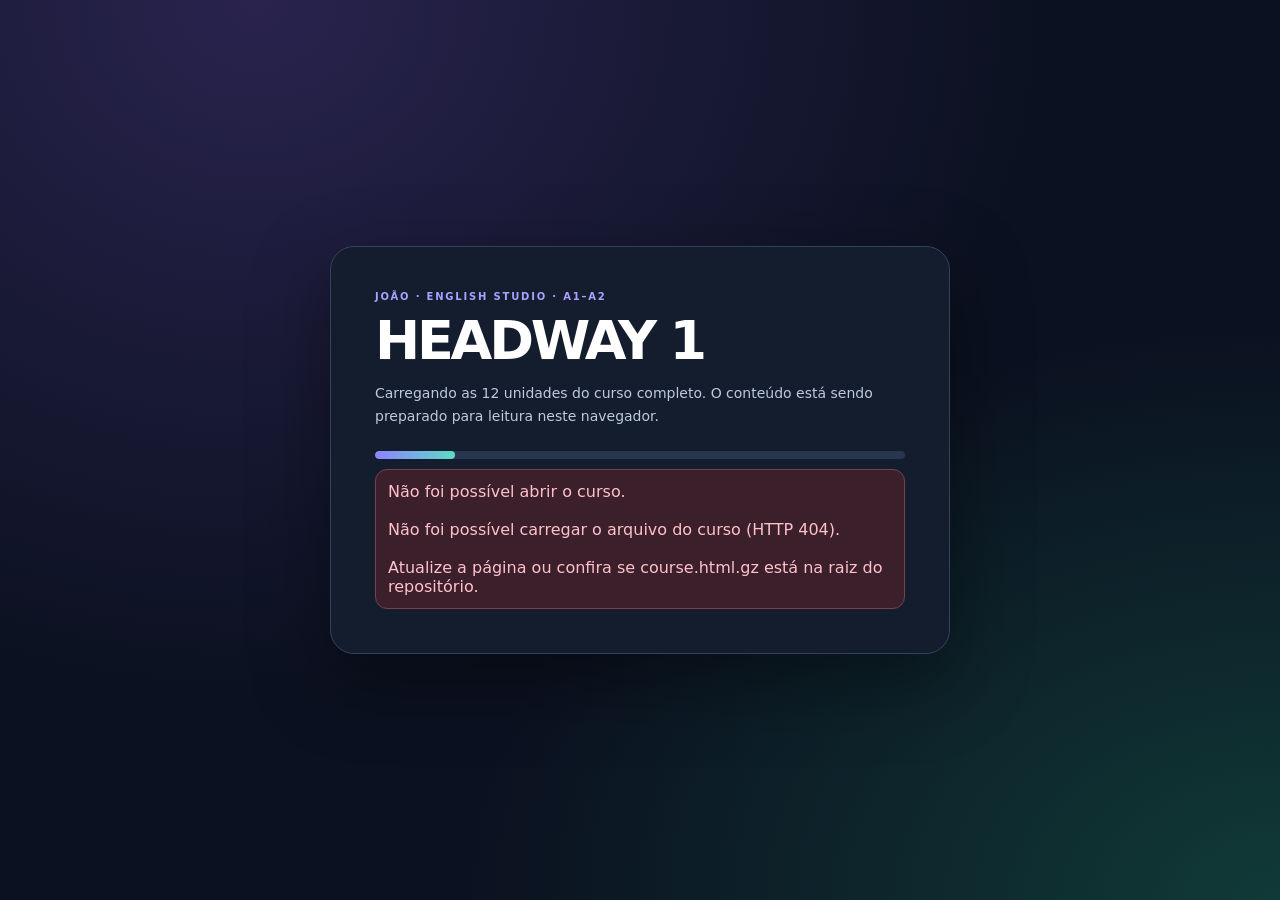
==== index.html @ 84e9c91f "Add Headway 1 course entry point" ====
<!doctype html>
<html lang="pt-BR">
<head>
<meta charset="utf-8">
<meta name="viewport" content="width=device-width,initial-scale=1">
<meta name="theme-color" content="#0b1120">
<title>Headway 1 · Complete Elementary Course</title>
<style>
:root{color-scheme:dark;font-family:Inter,system-ui,-apple-system,"Segoe UI",sans-serif;background:#0b1120;color:#edf2ff}
*{box-sizing:border-box}body{margin:0;min-height:100vh;display:grid;place-items:center;padding:24px;background:radial-gradient(ellipse at 20% 0%,#29234e 0,transparent 55%),radial-gradient(ellipse at 100% 100%,#103a37 0,transparent 45%),#0b1120}
main{width:min(100%,620px);padding:clamp(24px,5vw,44px);border:1px solid #34415d;border-radius:24px;background:#141d2e;box-shadow:0 25px 80px #0006}
.kicker{font-size:10px;font-weight:900;letter-spacing:.18em;text-transform:uppercase;color:#a9a0ff}
h1{font-size:clamp(32px,7vw,54px);letter-spacing:-.06em;line-height:1;margin:12px 0;color:#fff}
p{color:#bdc9de;line-height:1.6;font-size:14px}
.track{height:8px;background:#293650;border-radius:20px;overflow:hidden;margin:24px 0 10px}
.track span{display:block;height:100%;width:15%;background:linear-gradient(90deg,#8e82ff,#5edbc4);border-radius:20px;animation:load 1.5s ease-in-out infinite alternate}
@keyframes load{to{width:90%}}
small{font-size:11px;color:#94a3bb}
#error{color:#ffc0cc;background:#3b202c;border:1px solid #764053;padding:12px;border-radius:12px;white-space:pre-wrap}
</style>
</head>
<body>
<main>
<div class="kicker">JOÃO · ENGLISH STUDIO · A1–A2</div>
<h1>HEADWAY 1</h1>
<p>Carregando as 12 unidades do curso completo. O conteúdo está sendo preparado para leitura neste navegador.</p>
<div class="track"><span></span></div>
<small id="status">Abrindo o curso…</small>
<div id="error" hidden></div>
</main>
<script>
(async()=>{
  const status=document.getElementById('status');
  const error=document.getElementById('error');
  try{
    if(!('DecompressionStream' in window)) throw new Error('Este navegador não oferece suporte à descompressão necessária. Atualize o Chrome, Edge, Firefox ou Safari.');
    const response=await fetch('./course.html.gz',{cache:'no-store'});
    if(!response.ok) throw new Error('Não foi possível carregar o arquivo do curso (HTTP '+response.status+').');
    const stream=response.body.pipeThrough(new DecompressionStream('gzip'));
    const html=await new Response(stream).text();
    if(!html.includes('Headway 1')||!html.includes('unitsRoot')) throw new Error('O arquivo do curso foi carregado, mas não passou pela verificação de conteúdo.');
    document.open();
    document.write(html);
    document.close();
  }catch(err){
    status.hidden=true;
    error.hidden=false;
    error.textContent='Não foi possível abrir o curso.\n\n'+(err?.message||String(err))+'\n\nAtualize a página ou confira se course.html.gz está na raiz do repositório.';
  }
})();
</script>
</body>
</html>
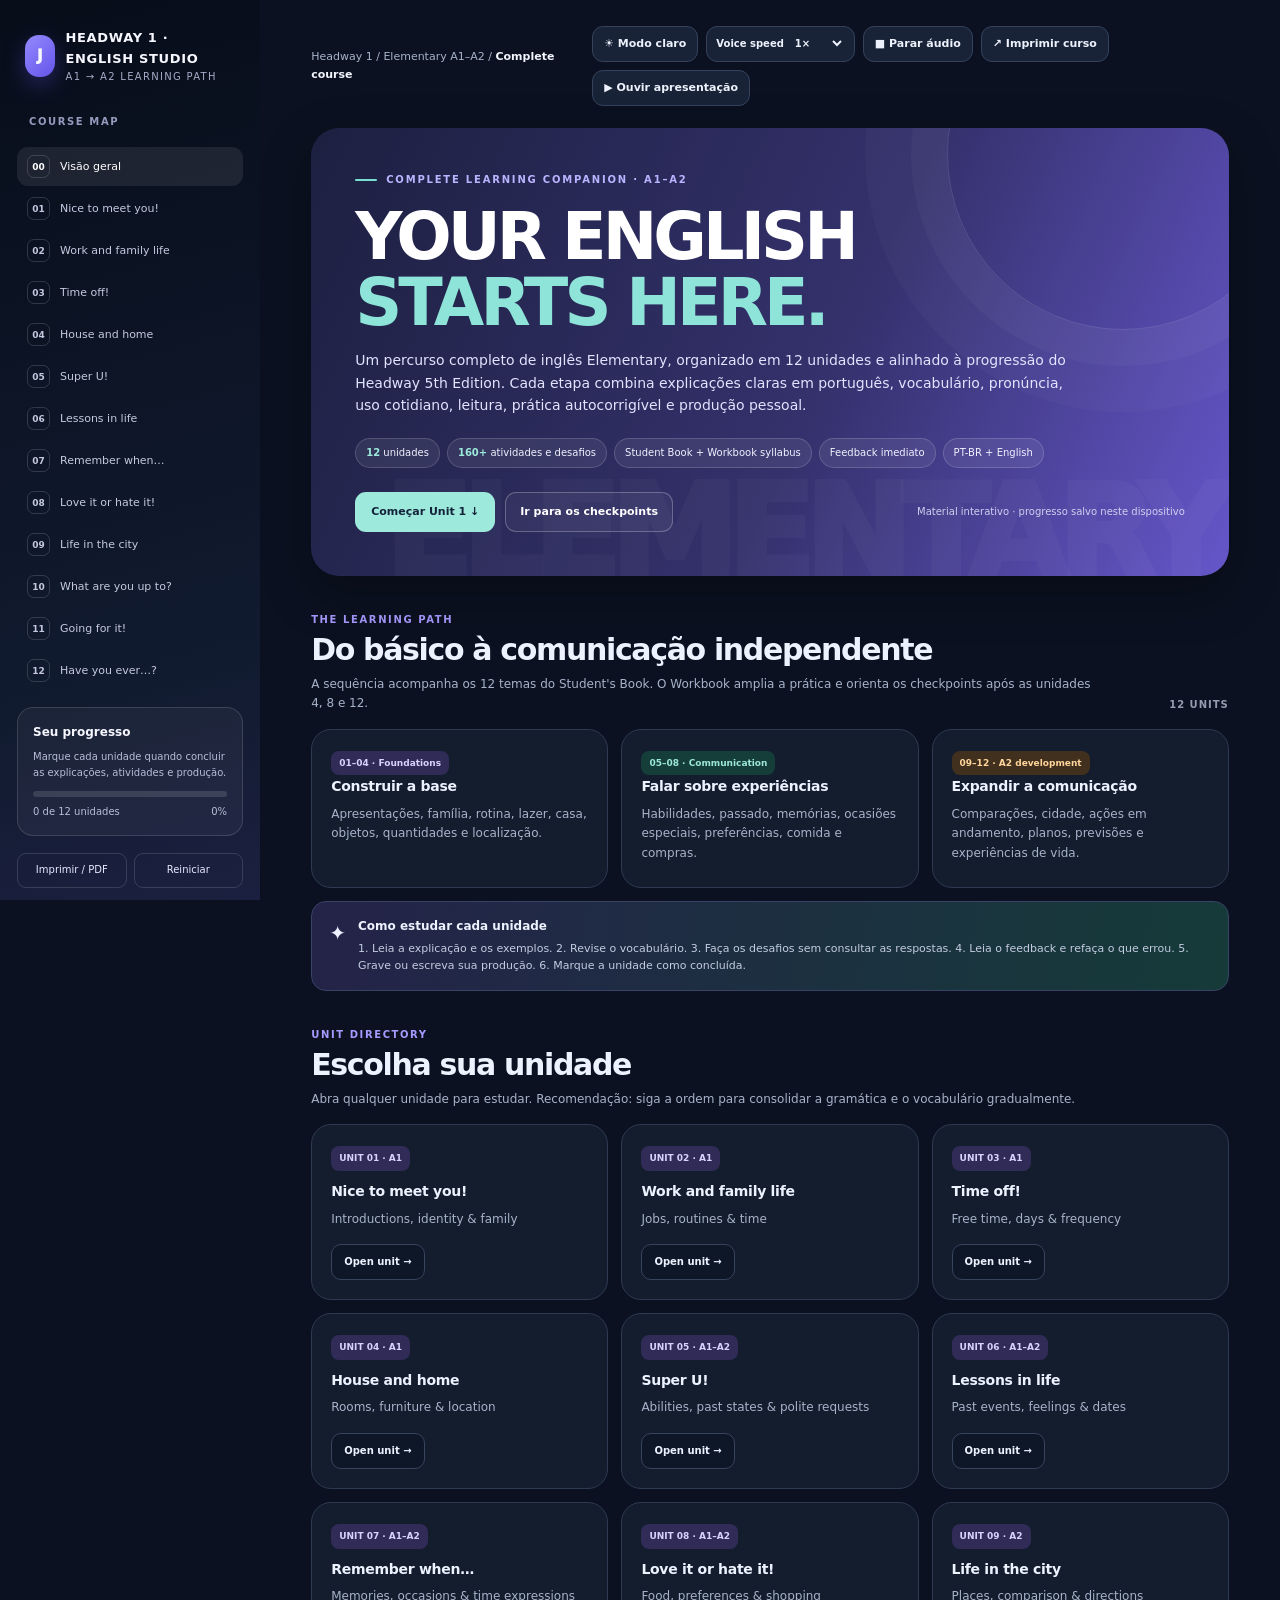
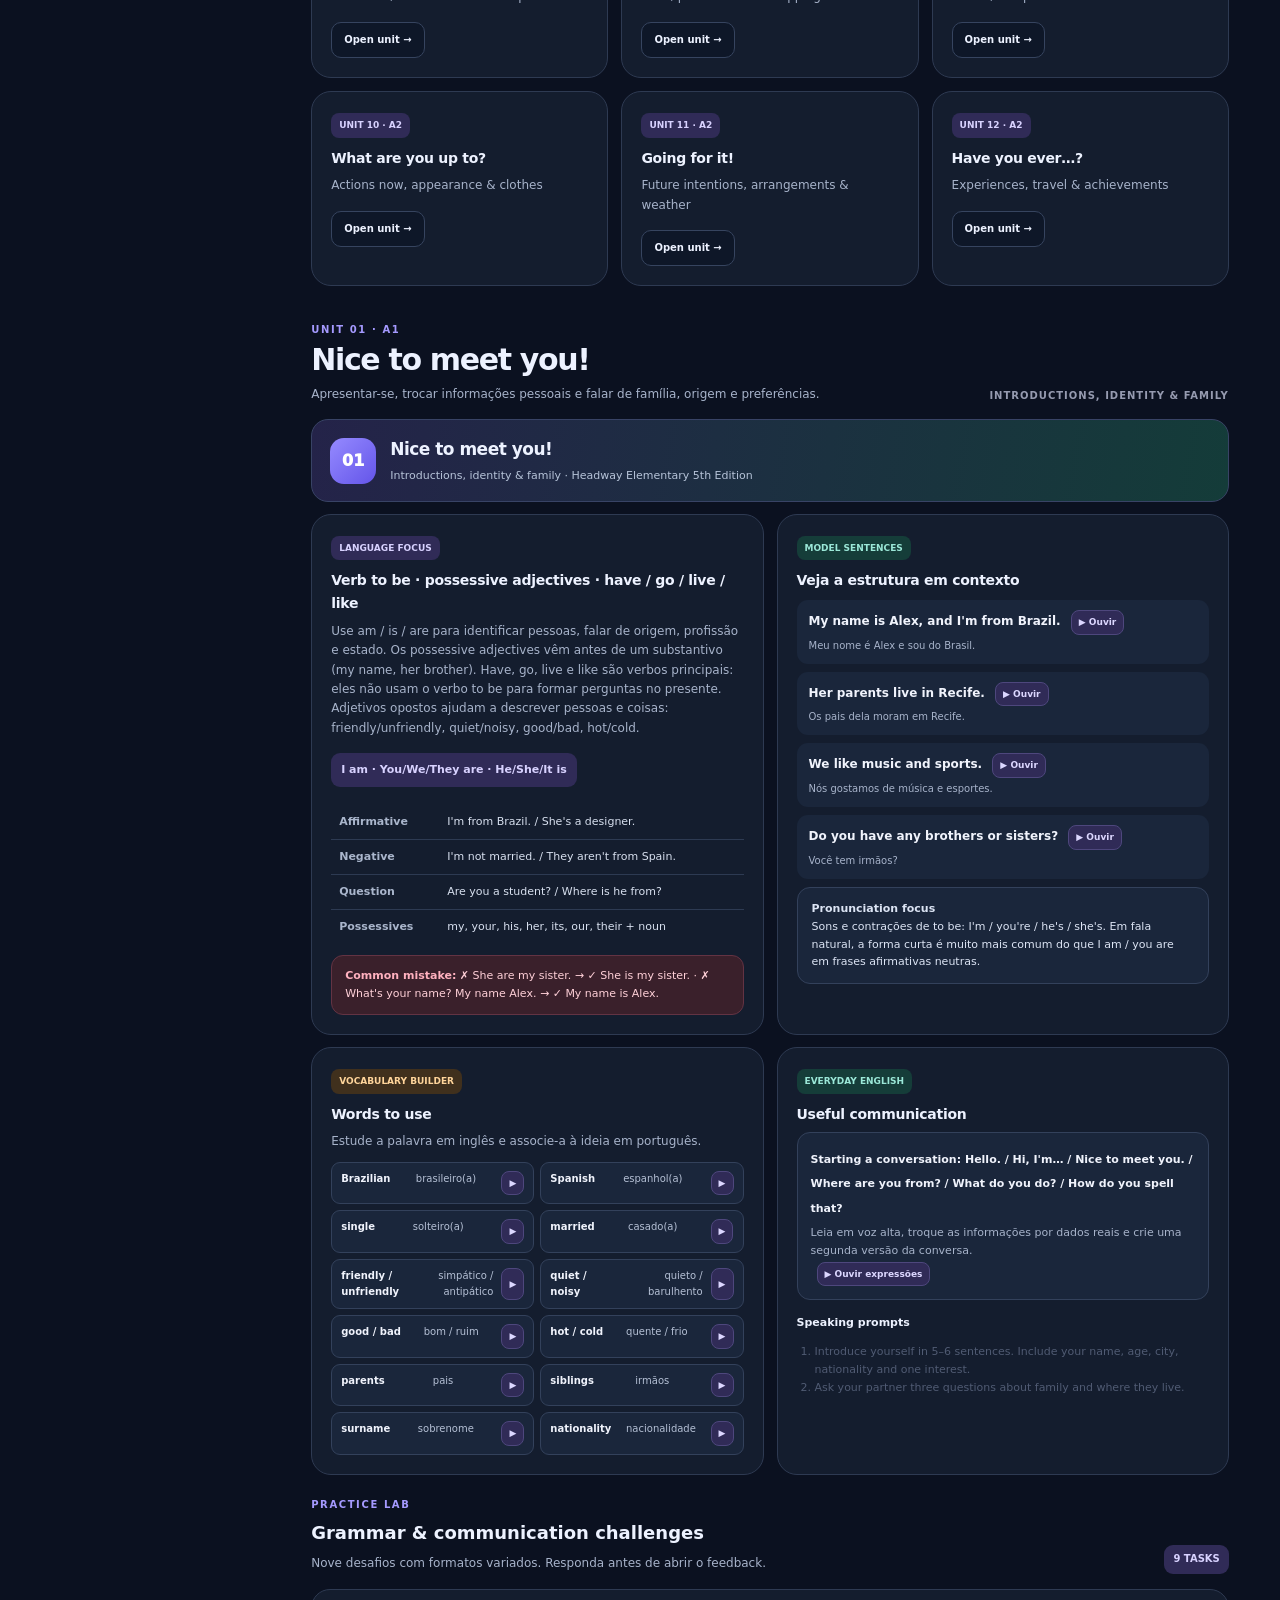
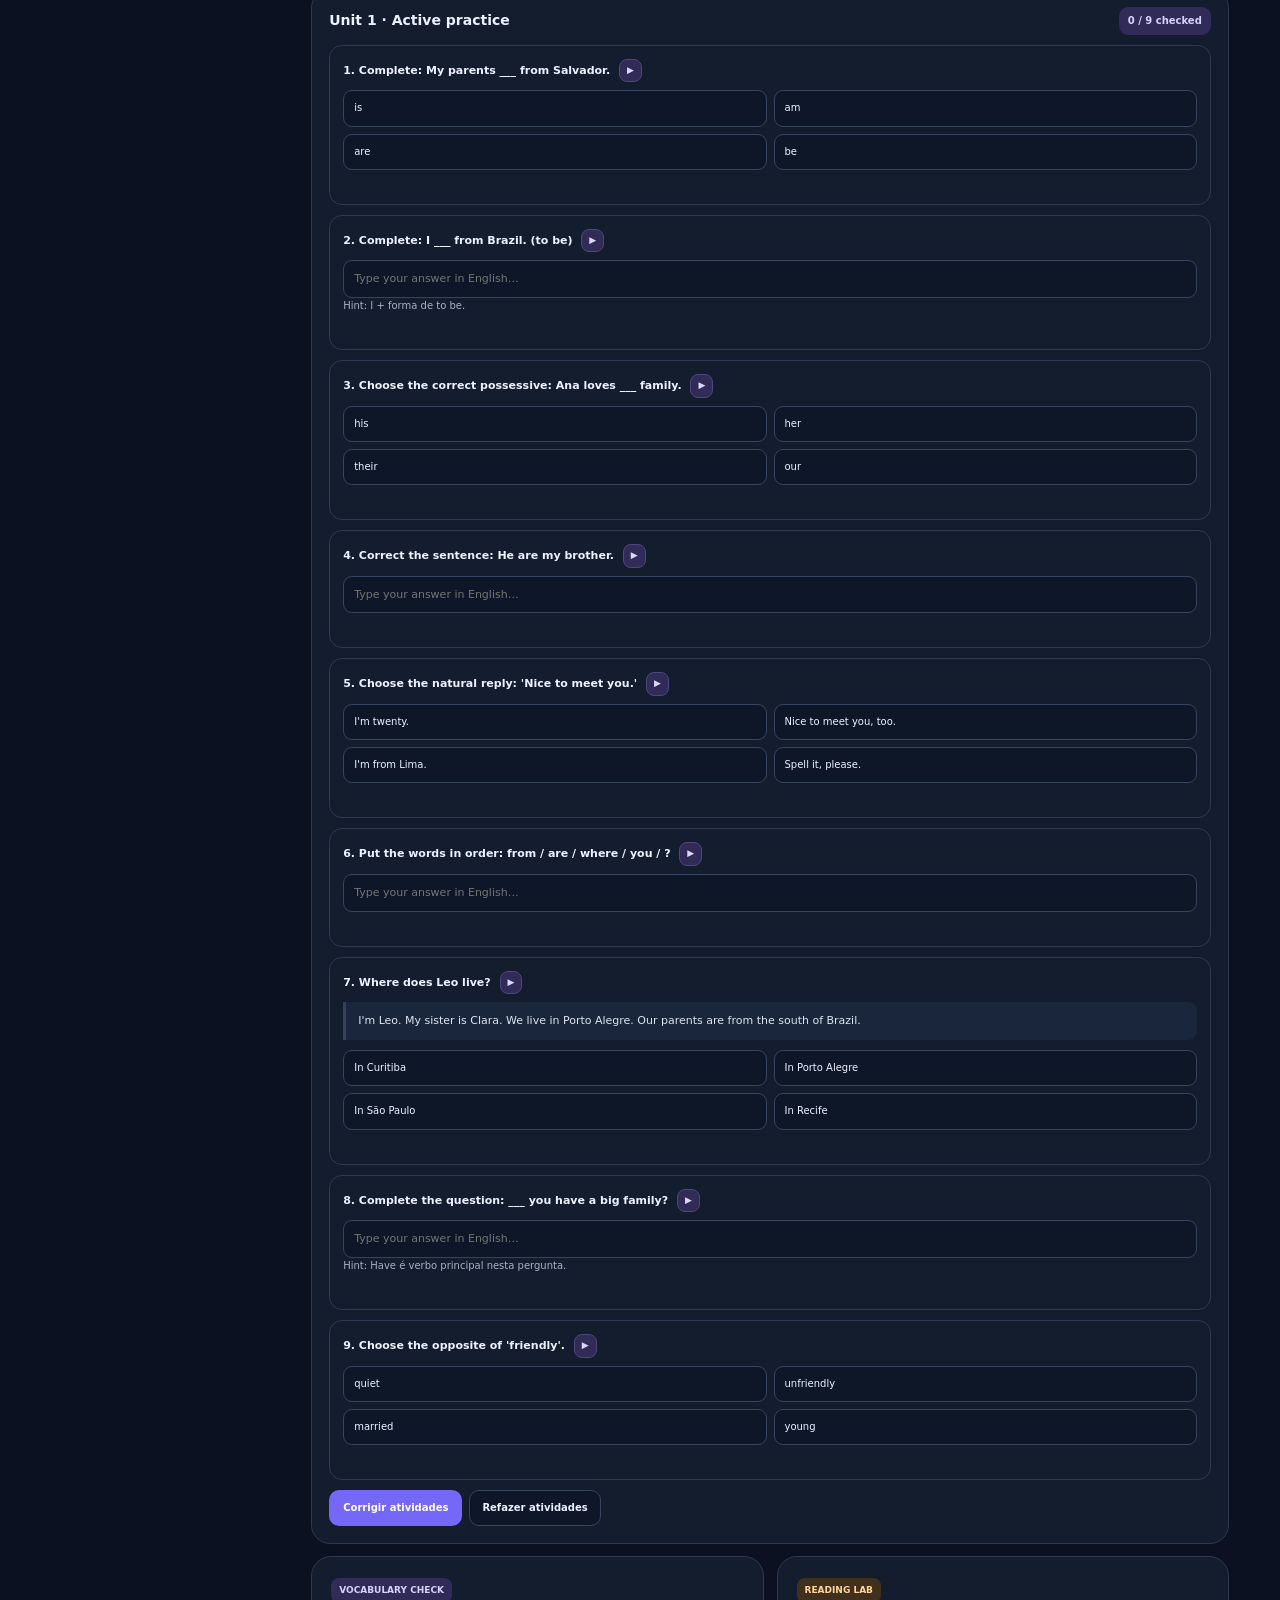
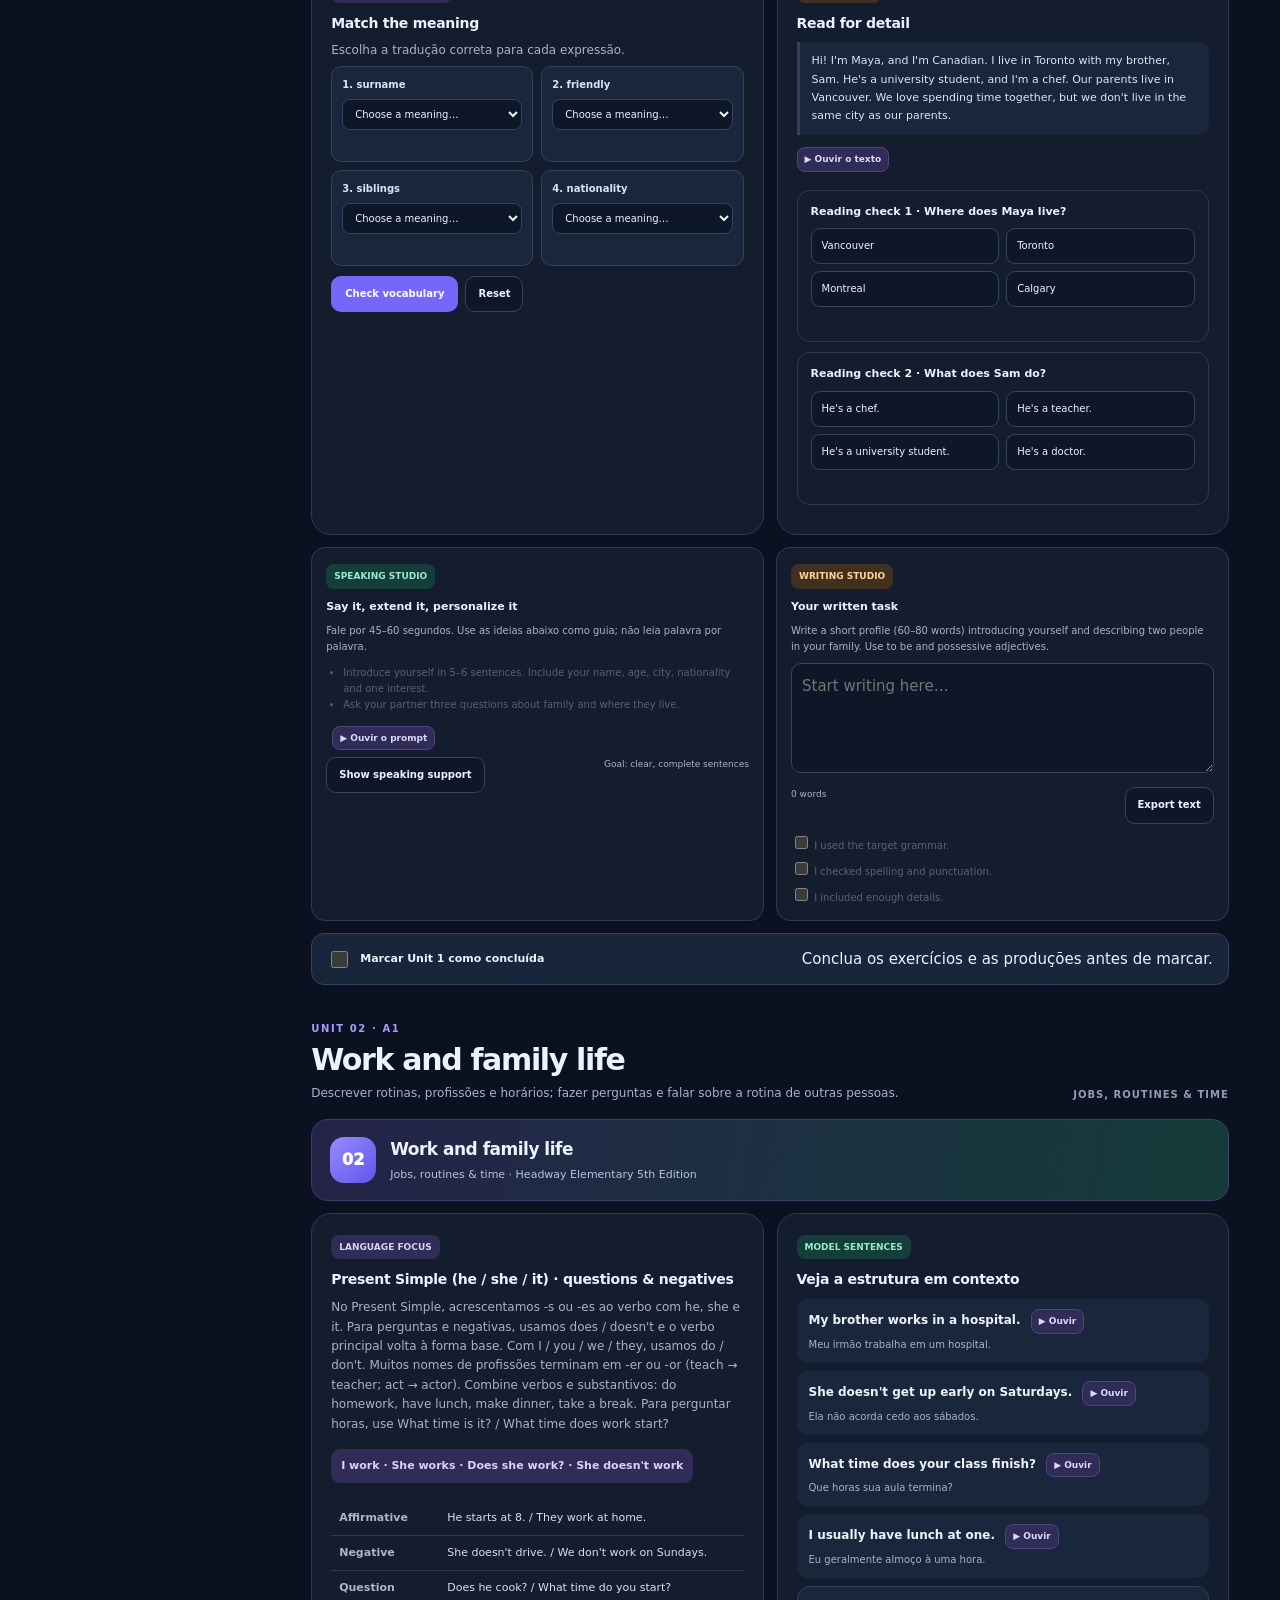
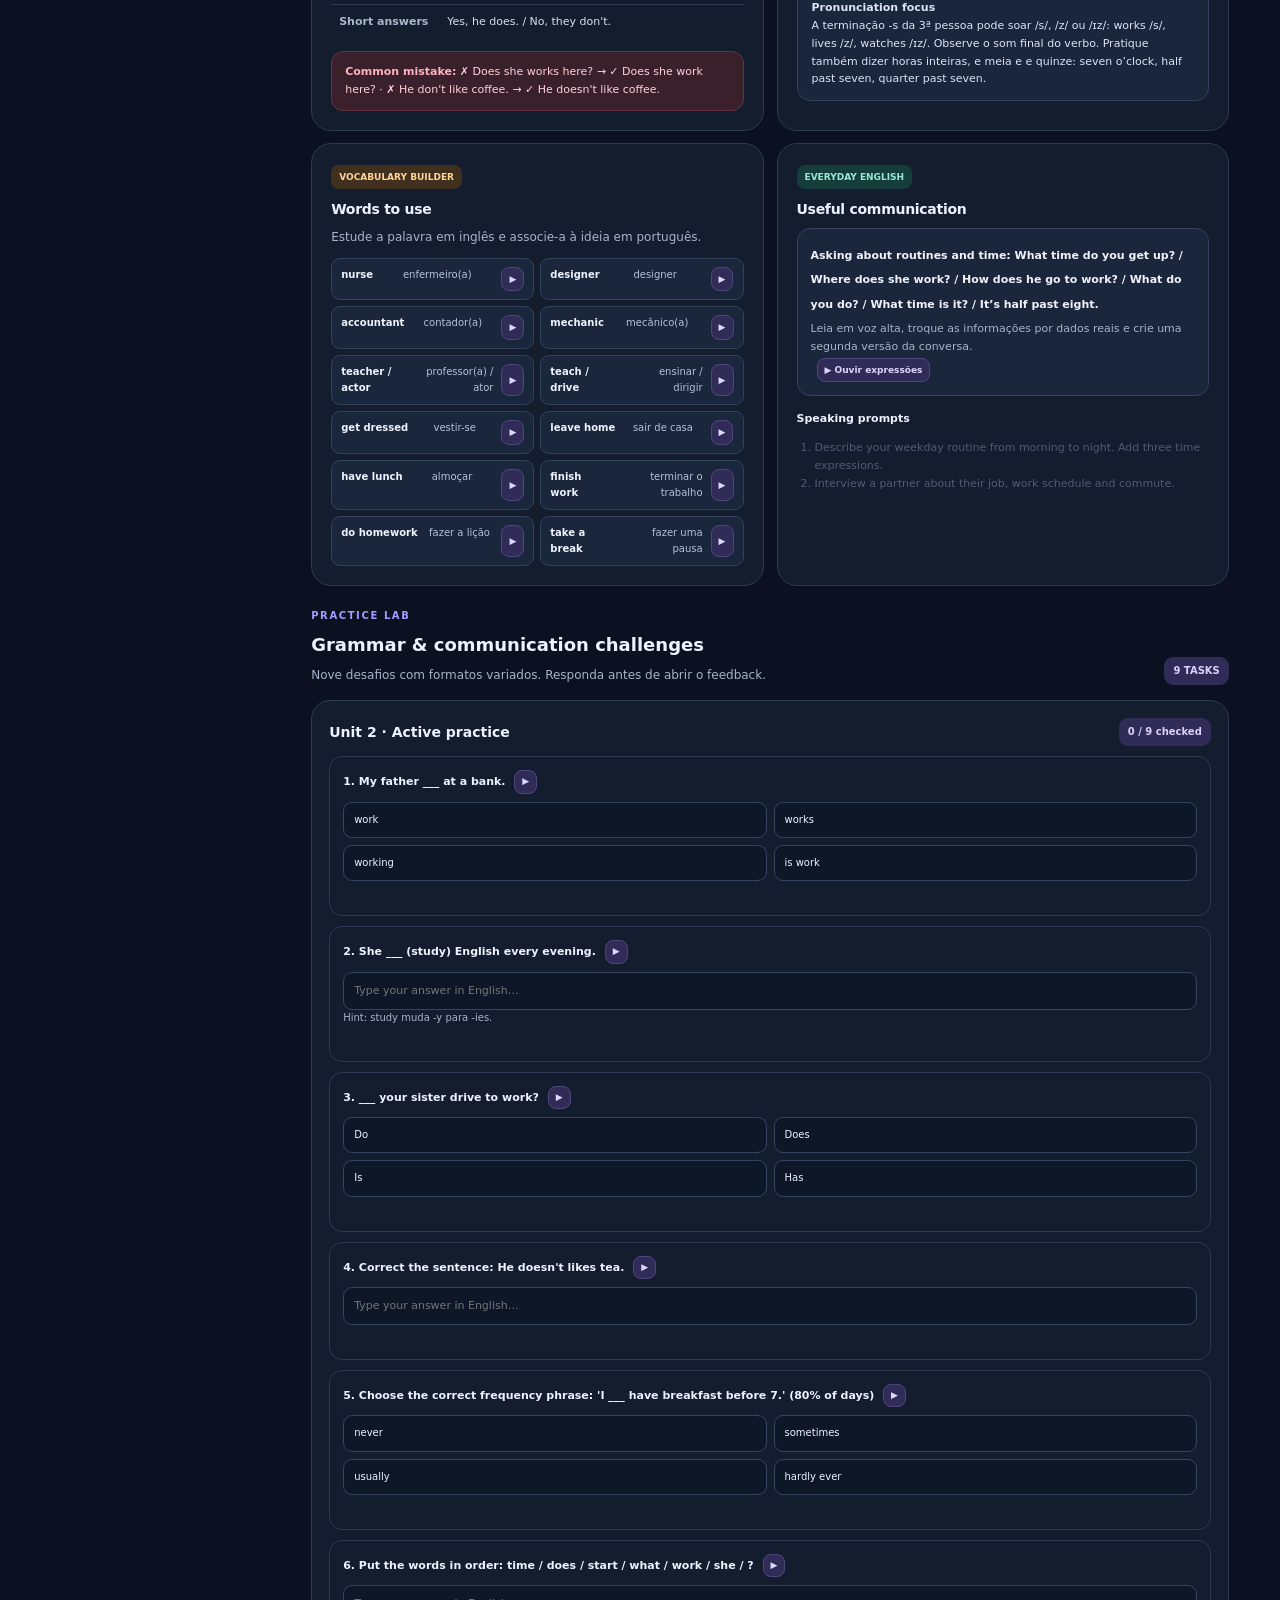
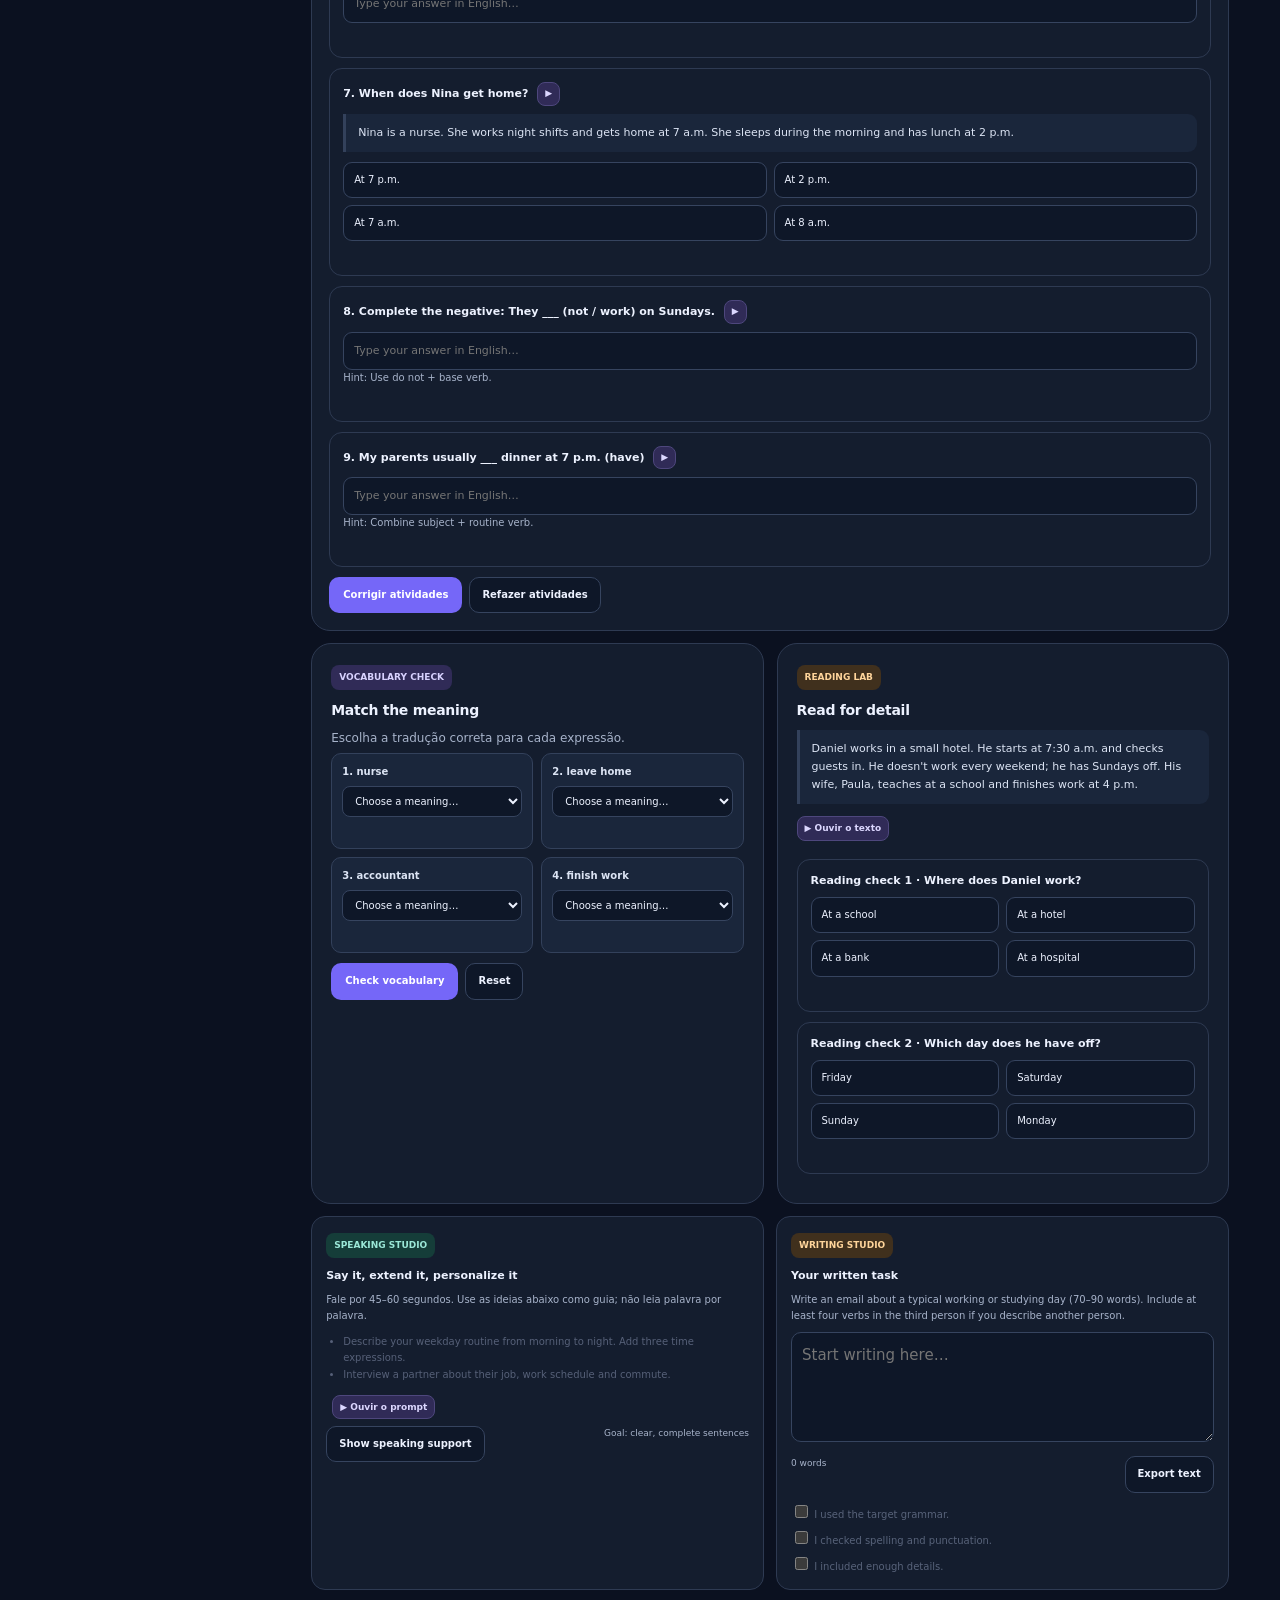
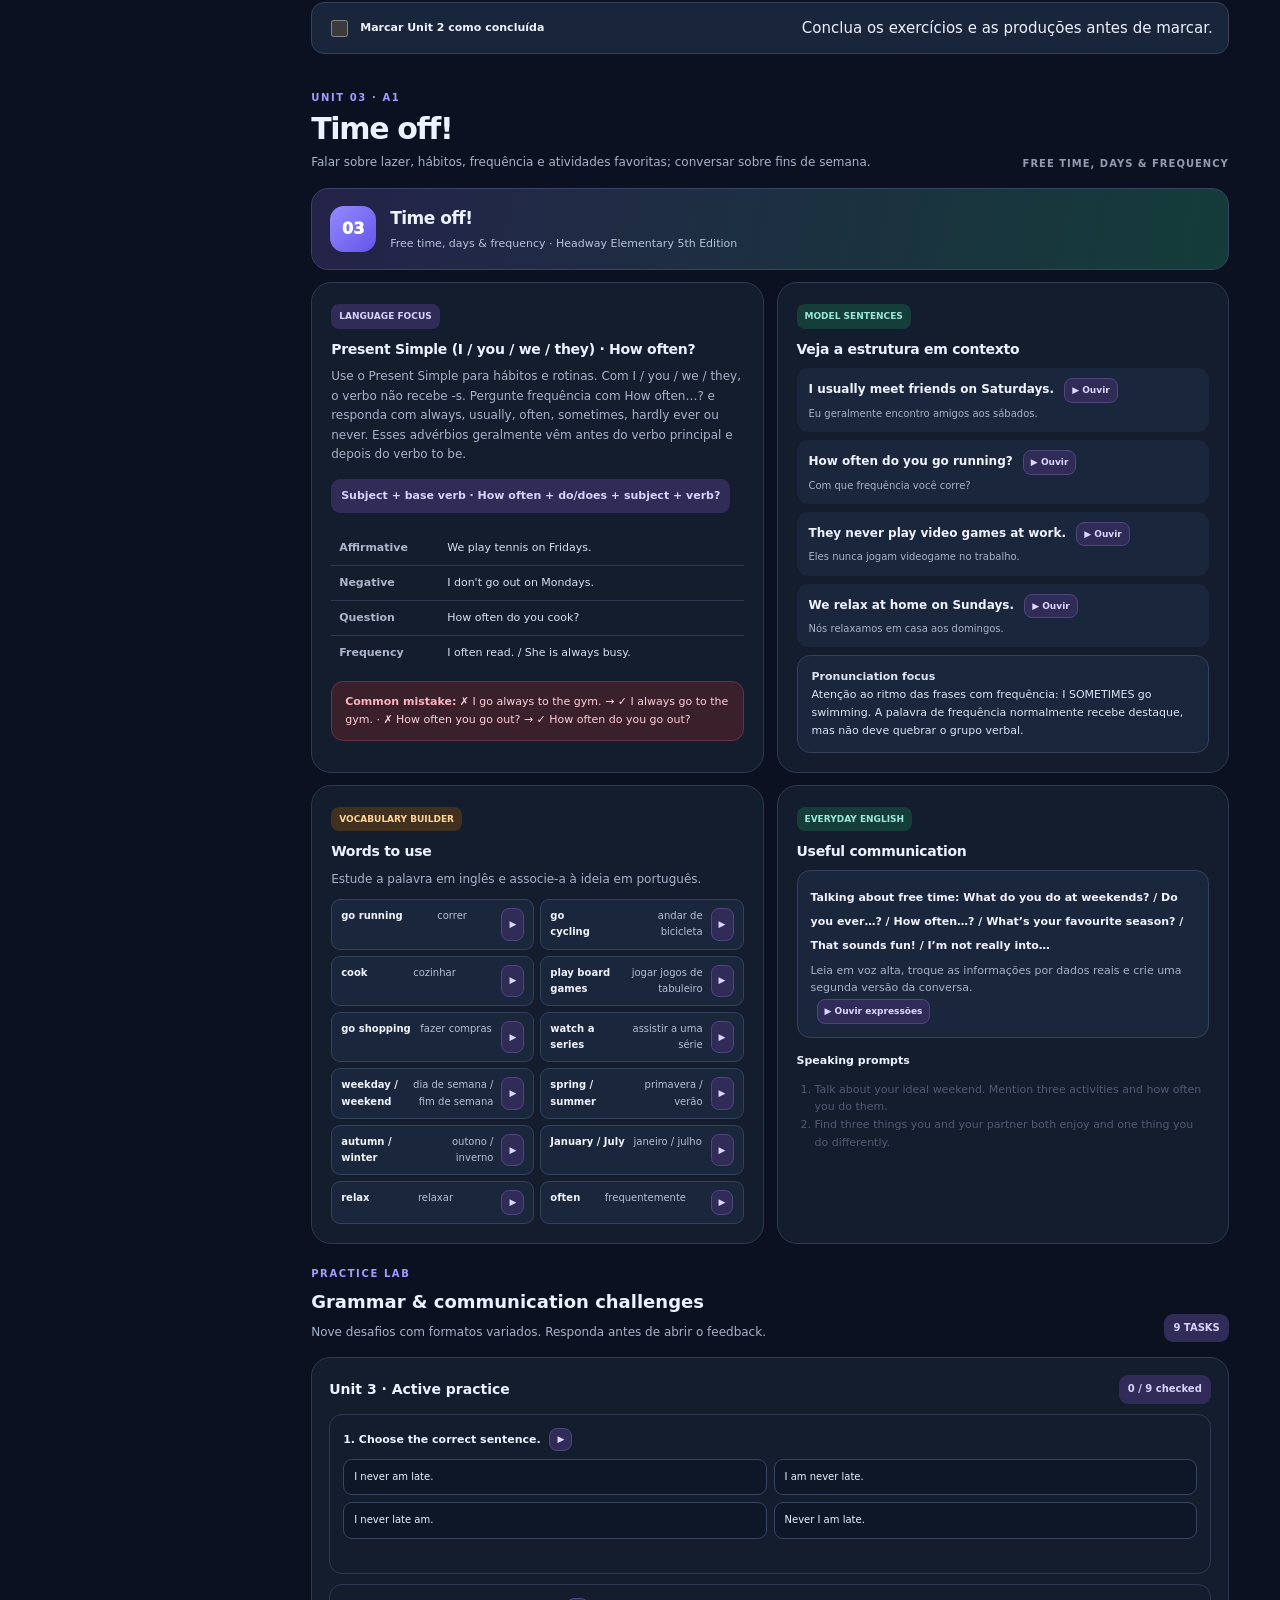
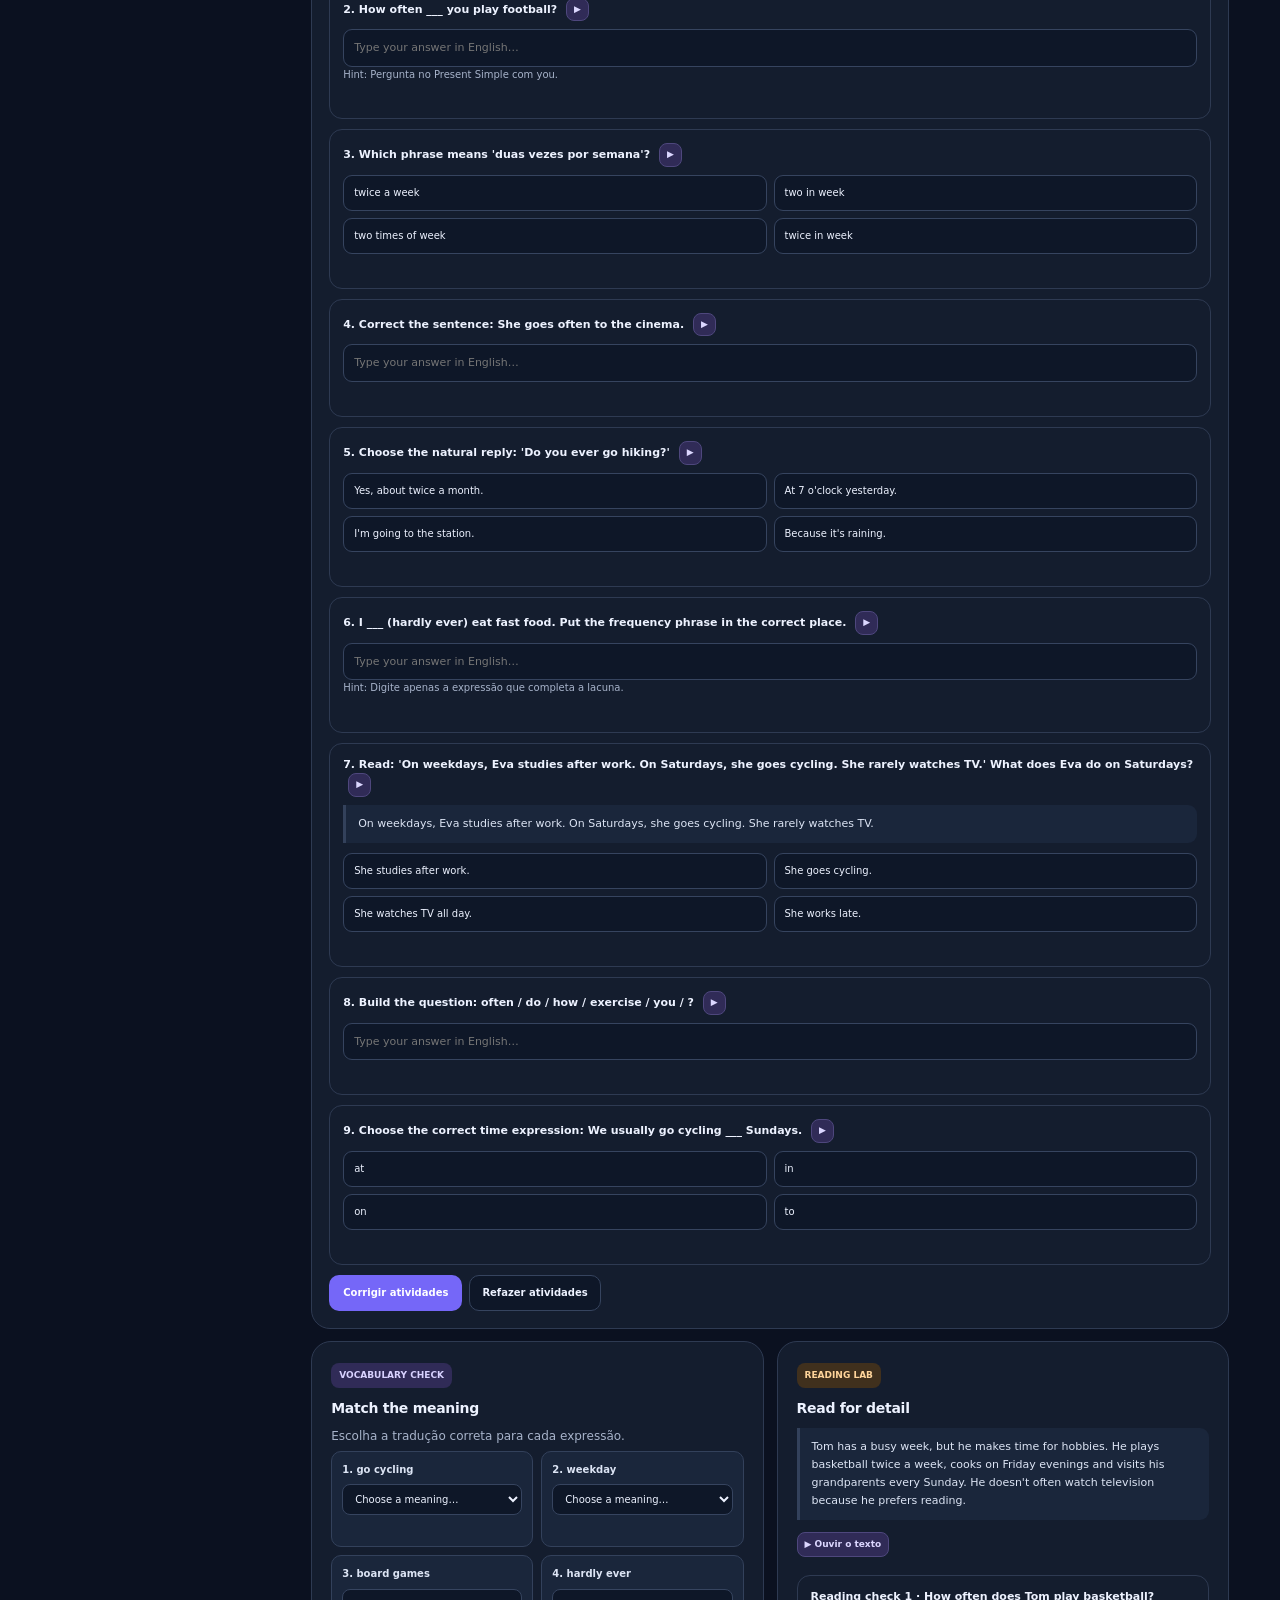
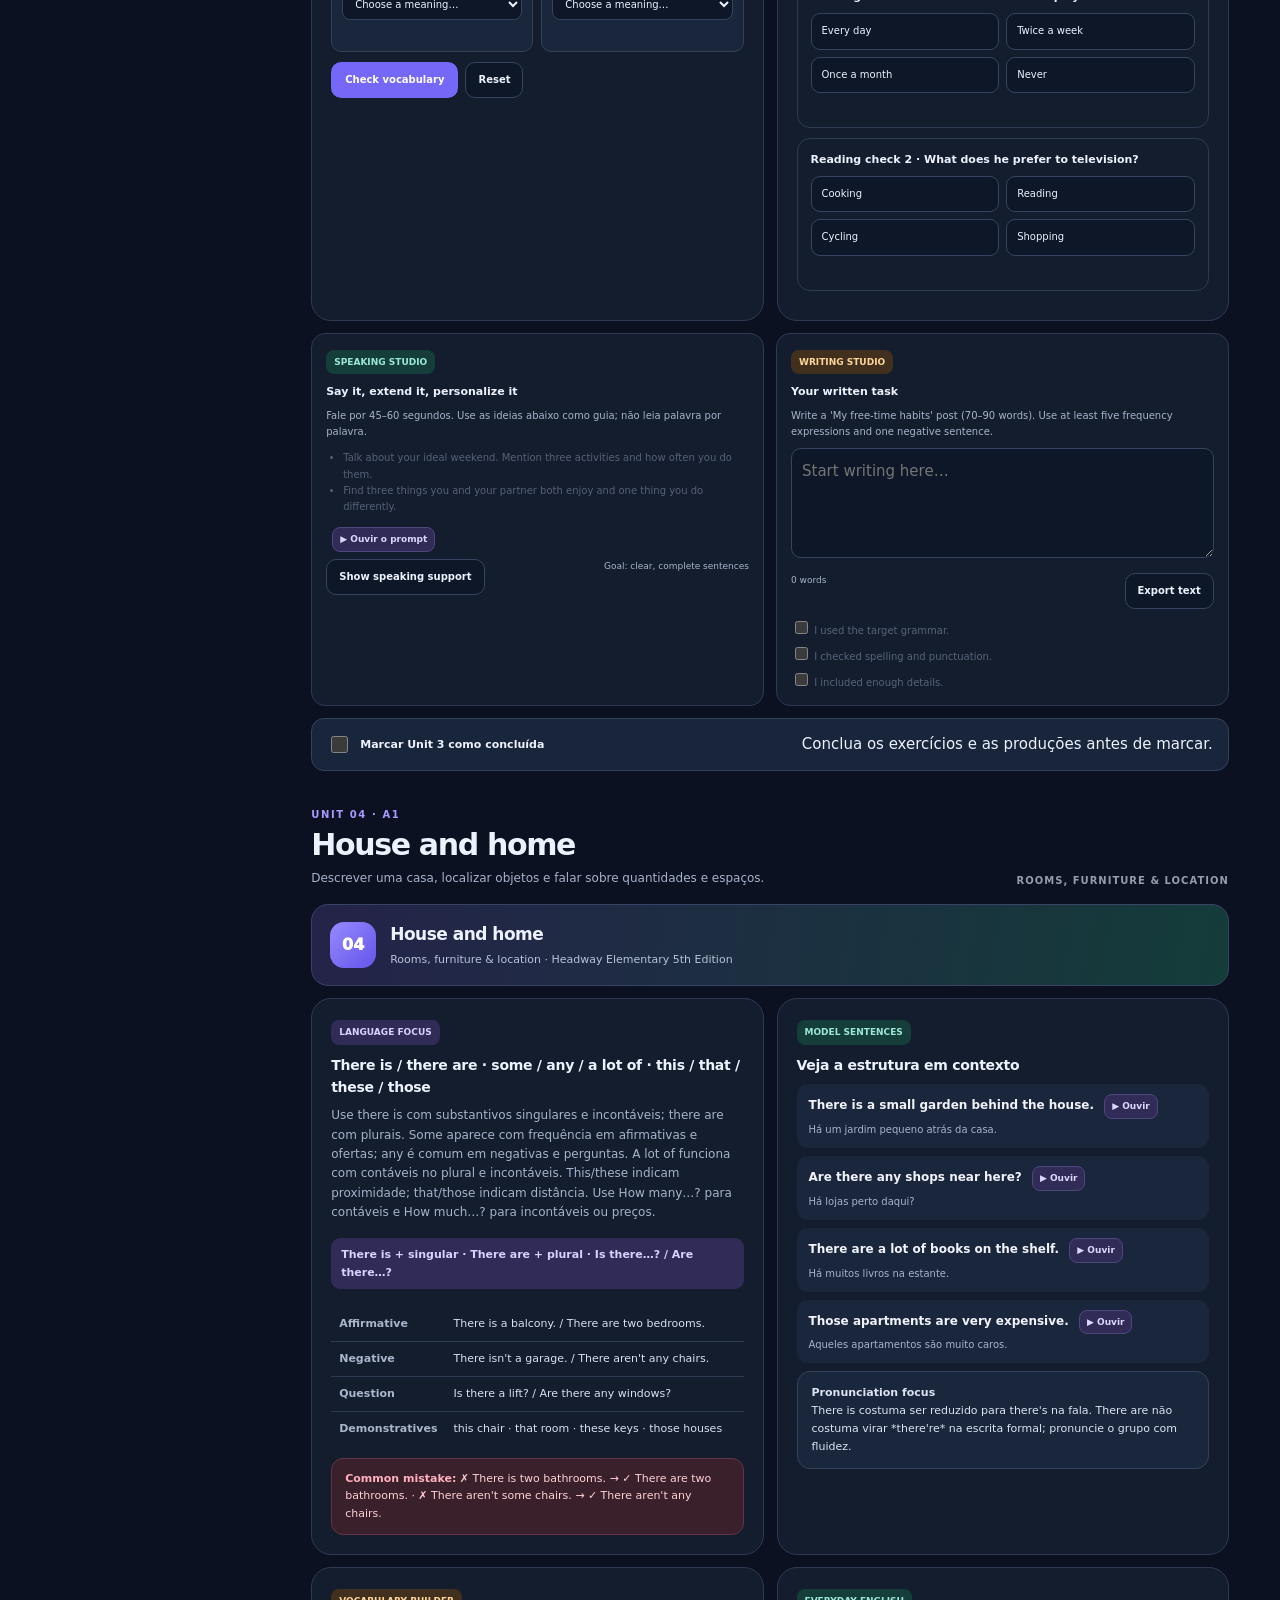
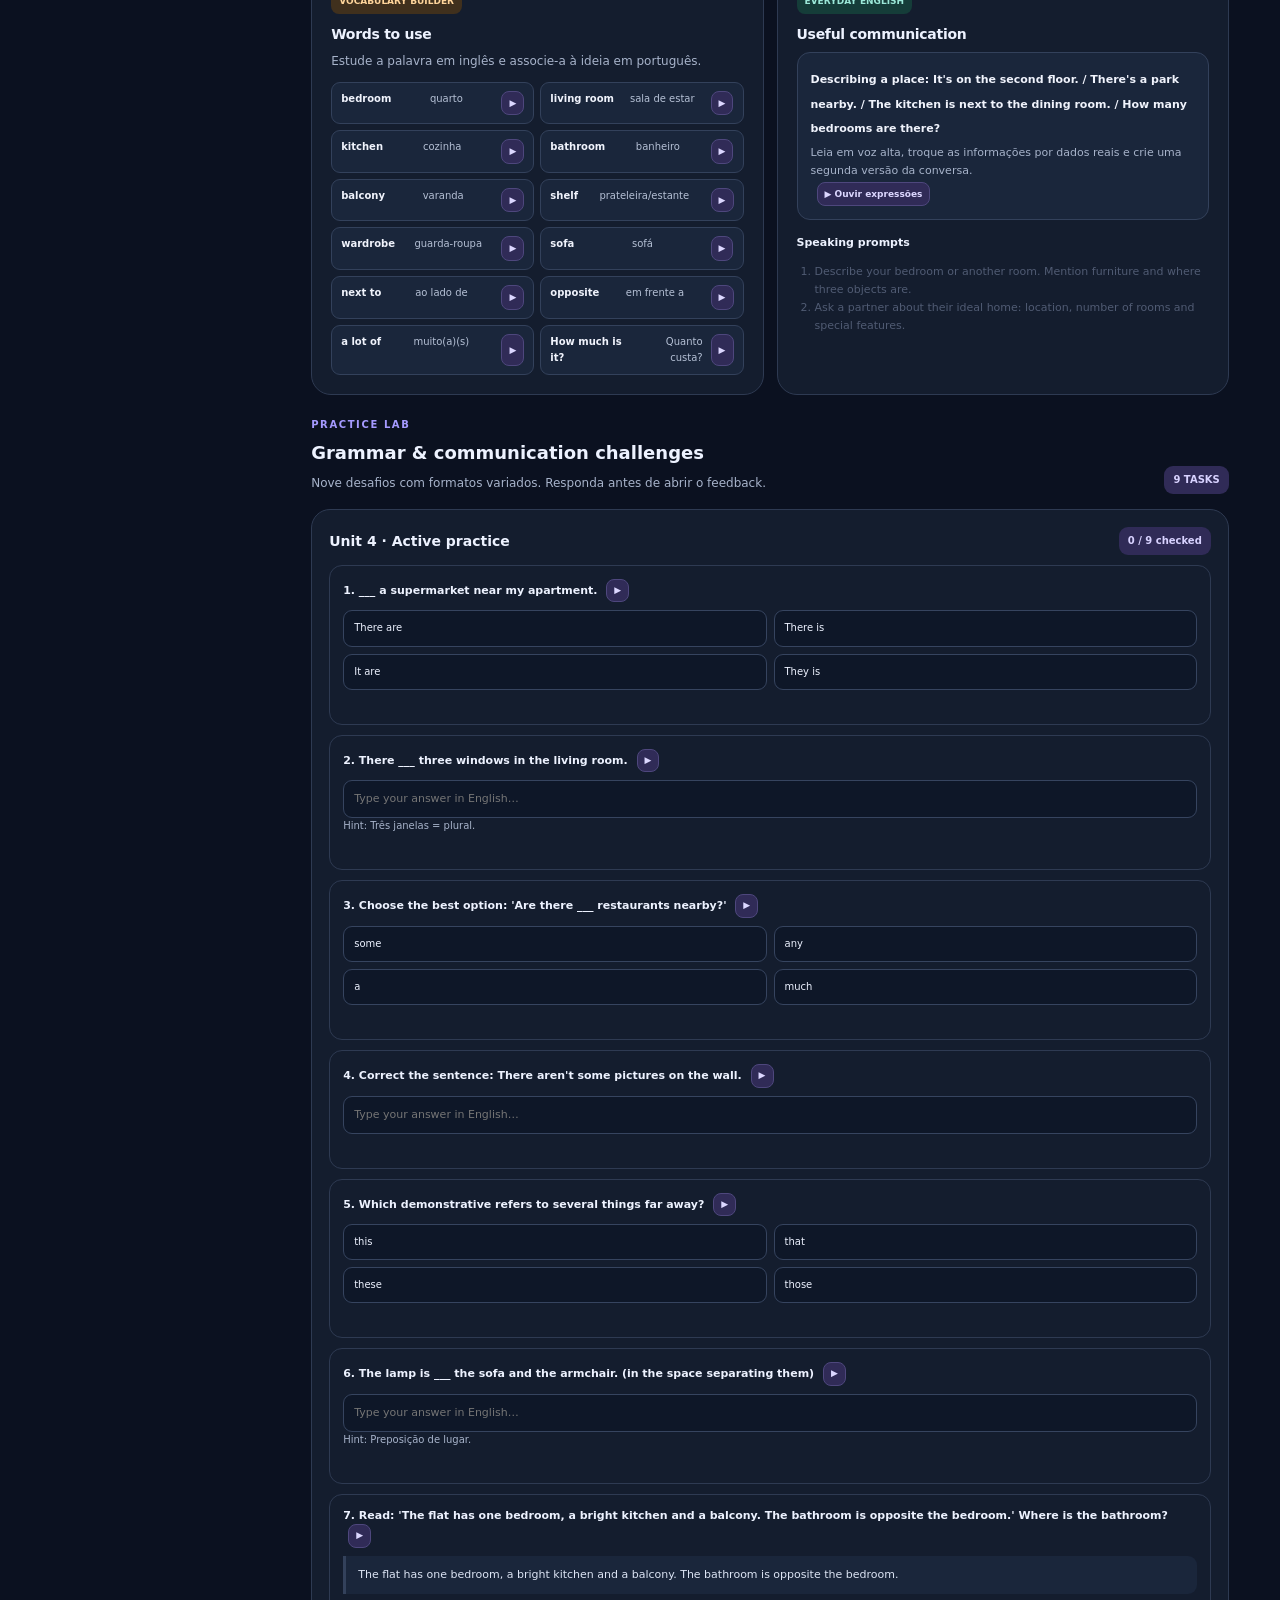
==== commit e52e45c3: "Load compressed Headway course in browser" ====
--- a/index.html
+++ b/index.html
@@ -34,9 +34,19 @@
   const error=document.getElementById('error');
   try{
     if(!('DecompressionStream' in window)) throw new Error('Este navegador não oferece suporte à descompressão necessária. Atualize o Chrome, Edge, Firefox ou Safari.');
-    const response=await fetch('./course.html.gz',{cache:'no-store'});
-    if(!response.ok) throw new Error('Não foi possível carregar o arquivo do curso (HTTP '+response.status+').');
-    const stream=response.body.pipeThrough(new DecompressionStream('gzip'));
+    status.textContent='Carregando os dados das 12 unidades…';
+    const paths=Array.from({length:8},(_,i)=>'./course-data/part'+String(i+1).padStart(2,'0')+'.txt');
+    const pieces=await Promise.all(paths.map(async path=>{
+      const response=await fetch(path,{cache:'no-store'});
+      if(!response.ok) throw new Error('Não foi possível carregar '+path+' (HTTP '+response.status+').');
+      return (await response.text()).trim();
+    }));
+    const encoded=pieces.join('');
+    if(encoded.length!==47772) throw new Error('O arquivo de dados está incompleto ('+encoded.length+' caracteres recebidos).');
+    const binary=atob(encoded);
+    const bytes=Uint8Array.from(binary,c=>c.charCodeAt(0));
+    const compressed=new Blob([bytes]).stream();
+    const stream=compressed.pipeThrough(new DecompressionStream('gzip'));
     const html=await new Response(stream).text();
     if(!html.includes('Headway 1')||!html.includes('unitsRoot')) throw new Error('O arquivo do curso foi carregado, mas não passou pela verificação de conteúdo.');
     document.open();
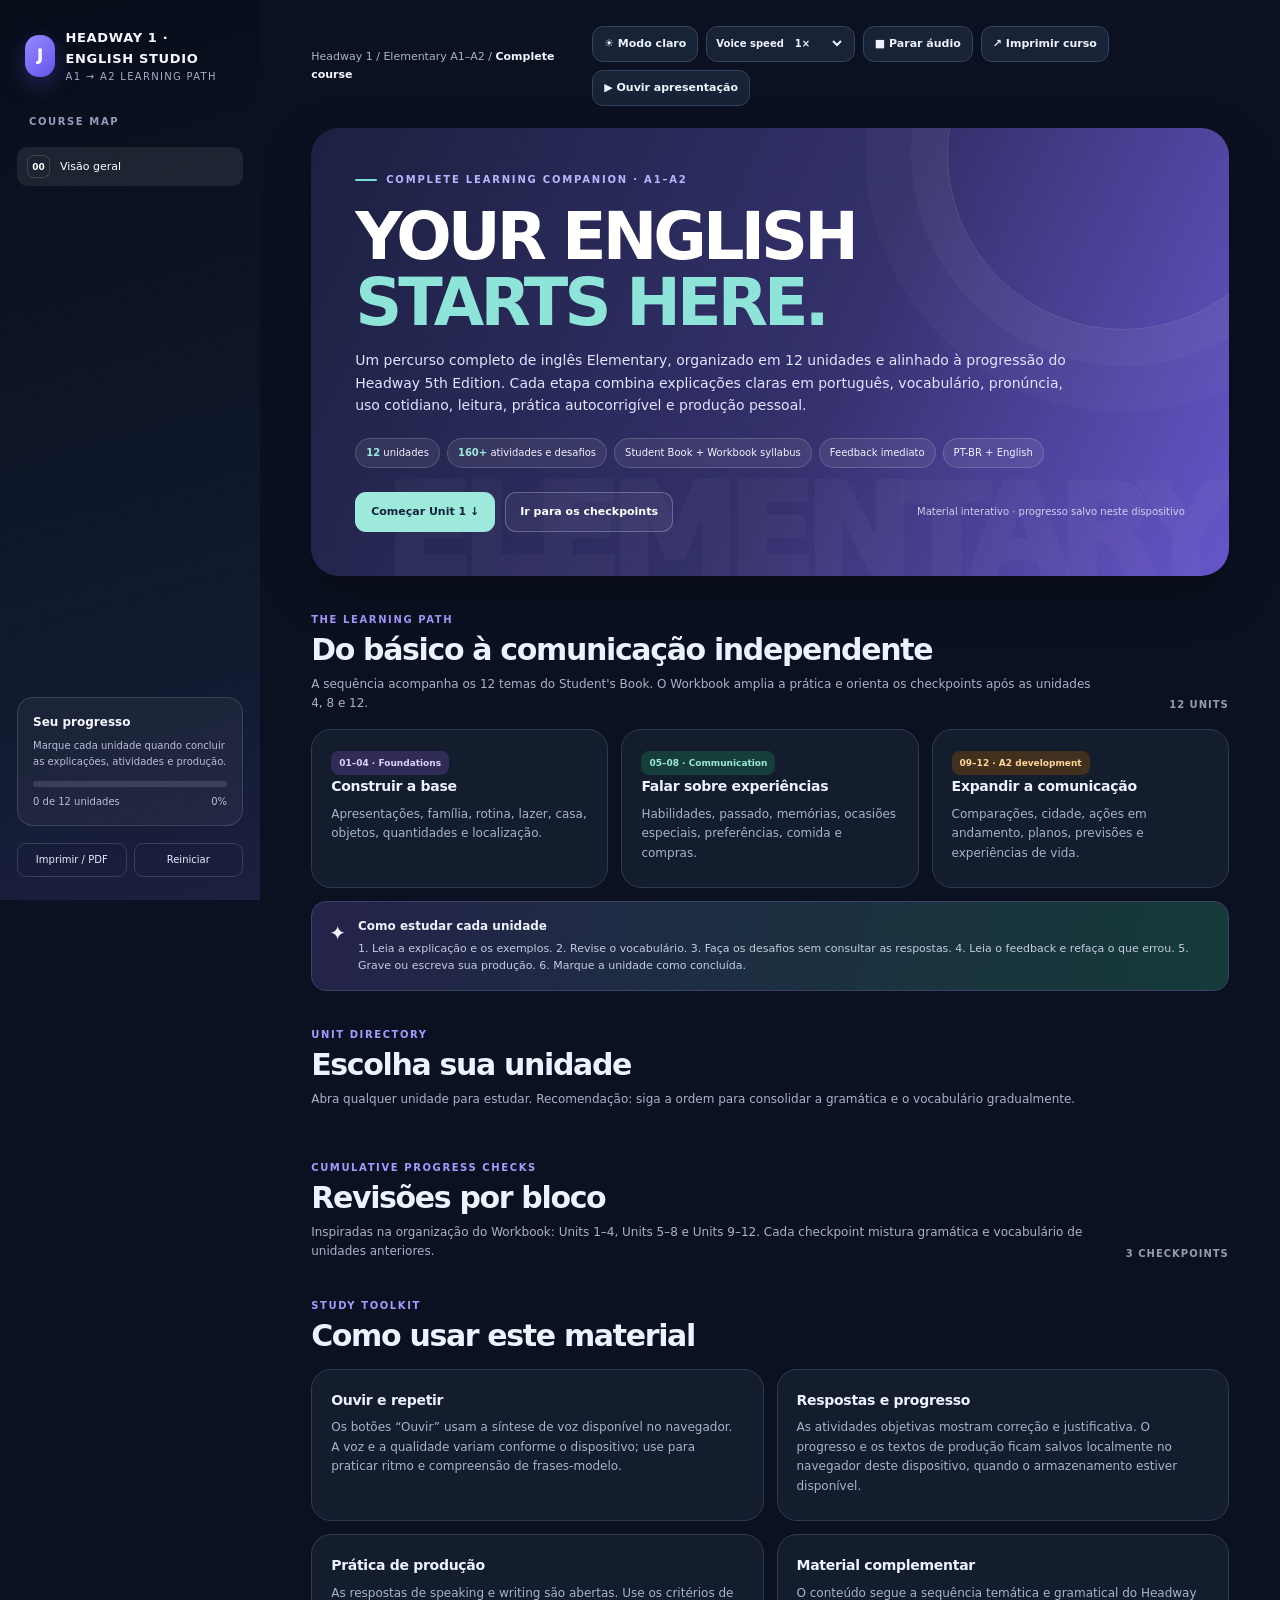
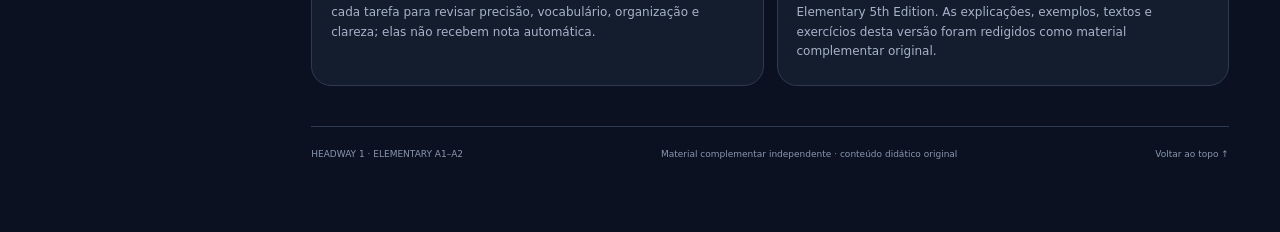
==== commit 2e6380f9: "Rebuild Headway 1 as 12 detailed unit guides with video study" ====
--- a/index.html
+++ b/index.html
@@ -1,62 +1,345 @@
 <!doctype html>
 <html lang="pt-BR">
 <head>
-<meta charset="utf-8">
-<meta name="viewport" content="width=device-width,initial-scale=1">
-<meta name="theme-color" content="#0b1120">
+<meta charset="utf-8"><meta name="viewport" content="width=device-width, initial-scale=1"><meta name="theme-color" content="#0b1120">
+<meta name="description" content="Curso interativo completo Headway 1 · Elementary A1–A2, com explicações em português e prática em inglês.">
 <title>Headway 1 · Complete Elementary Course</title>
 <style>
-:root{color-scheme:dark;font-family:Inter,system-ui,-apple-system,"Segoe UI",sans-serif;background:#0b1120;color:#edf2ff}
-*{box-sizing:border-box}body{margin:0;min-height:100vh;display:grid;place-items:center;padding:24px;background:radial-gradient(ellipse at 20% 0%,#29234e 0,transparent 55%),radial-gradient(ellipse at 100% 100%,#103a37 0,transparent 45%),#0b1120}
-main{width:min(100%,620px);padding:clamp(24px,5vw,44px);border:1px solid #34415d;border-radius:24px;background:#141d2e;box-shadow:0 25px 80px #0006}
-.kicker{font-size:10px;font-weight:900;letter-spacing:.18em;text-transform:uppercase;color:#a9a0ff}
-h1{font-size:clamp(32px,7vw,54px);letter-spacing:-.06em;line-height:1;margin:12px 0;color:#fff}
-p{color:#bdc9de;line-height:1.6;font-size:14px}
-.track{height:8px;background:#293650;border-radius:20px;overflow:hidden;margin:24px 0 10px}
-.track span{display:block;height:100%;width:15%;background:linear-gradient(90deg,#8e82ff,#5edbc4);border-radius:20px;animation:load 1.5s ease-in-out infinite alternate}
-@keyframes load{to{width:90%}}
-small{font-size:11px;color:#94a3bb}
-#error{color:#ffc0cc;background:#3b202c;border:1px solid #764053;padding:12px;border-radius:12px;white-space:pre-wrap}
+:root{--ink:#182033;--muted:#68738b;--paper:#f5f6fb;--white:#fff;--line:#e4e7f0;--nav:#171a32;--nav2:#27294c;--purple:#7567f8;--purple2:#eeeaff;--teal:#17a99a;--teal2:#e4f8f4;--orange:#ffb86b;--rose:#ffe8ec;--good:#15775e;--bad:#b13d54;--shadow:0 18px 50px rgba(30,36,72,.08);--r:20px}
+*{box-sizing:border-box}html{scroll-behavior:smooth;scroll-padding-top:18px}body{margin:0;background:var(--paper);color:var(--ink);font:15px/1.62 Inter,ui-sans-serif,system-ui,-apple-system,BlinkMacSystemFont,"Segoe UI",sans-serif}button,input,textarea,select{font:inherit}button{cursor:pointer}a{color:inherit;text-decoration:none}button:focus-visible,a:focus-visible,input:focus-visible,textarea:focus-visible,select:focus-visible{outline:3px solid #aaa2ff;outline-offset:3px}.layout{min-height:100vh;display:grid;grid-template-columns:260px minmax(0,1fr)}
+.sidebar{background:linear-gradient(165deg,var(--nav),#202342 75%,#292753);color:#f7f7ff;padding:23px 17px;position:sticky;top:0;height:100vh;overflow-y:auto;display:flex;flex-direction:column;gap:17px}.brand{display:flex;align-items:center;gap:11px;padding:4px 8px 12px}.brand-mark{width:42px;height:42px;display:grid;place-items:center;border-radius:14px;background:linear-gradient(135deg,#958aff,#6455e9);font-weight:950;box-shadow:0 8px 22px #6455e955}.brand-title{font-weight:900;letter-spacing:.05em;font-size:13px}.brand-sub{color:#a7abc7;font-size:10px;letter-spacing:.13em;text-transform:uppercase}.side-label{padding:0 12px;color:#969bbd;font-size:10px;letter-spacing:.16em;font-weight:850;text-transform:uppercase}.nav{display:grid;gap:3px}.nav a{display:flex;align-items:center;gap:10px;padding:8px 10px;border-radius:11px;color:#c5c8df;font-size:11px;transition:.18s}.nav a:hover,.nav a.active{background:#ffffff15;color:white}.nav .nav-num{width:23px;height:23px;display:grid;place-items:center;border:1px solid #ffffff27;border-radius:7px;font-size:9px;font-weight:900;flex:none}.side-card{margin-top:auto;border:1px solid #ffffff1b;background:#ffffff0b;padding:15px;border-radius:16px}.side-card h3{font-size:12px;margin:0 0 6px}.side-card p{color:#b8bdd8;font-size:10px;margin:0 0 10px}.progress-track{height:6px;background:#ffffff20;border-radius:100px;overflow:hidden}.progress-fill{height:100%;width:0;background:linear-gradient(90deg,#8d83ff,#51dccb);border-radius:100px;transition:width .3s}.progress-note{display:flex;justify-content:space-between;margin-top:7px;font-size:10px;color:#b8bdd8}.side-bottom{display:flex;gap:7px}.side-bottom button{flex:1;border:1px solid #ffffff24;color:#e8e9ff;background:transparent;border-radius:9px;padding:8px 5px;font-size:10px}.side-bottom button:hover{background:#ffffff12}
+.main{min-width:0;padding:26px clamp(16px,4vw,55px) 70px;max-width:1540px;width:100%;margin:0 auto}.topbar{display:flex;justify-content:space-between;align-items:center;gap:12px;margin-bottom:22px}.crumbs{font-size:11px;color:var(--muted)}.crumbs strong{color:var(--ink)}.top-actions{display:flex;gap:8px;flex-wrap:wrap}.pill-btn{border:1px solid var(--line);background:white;color:var(--ink);padding:8px 11px;border-radius:11px;font-size:11px;font-weight:800}.pill-btn:hover{border-color:#b7b0ff;background:#fcfbff}
+.hero{background:linear-gradient(115deg,#1c2040 0%,#34316c 56%,#6656ca 100%);color:white;padding:clamp(24px,4vw,44px);border-radius:28px;position:relative;overflow:hidden;box-shadow:var(--shadow);isolation:isolate}.hero:before{content:"";position:absolute;z-index:-1;width:350px;height:350px;border-radius:50%;right:-70px;top:-150px;border:1px solid #ffffff20;box-shadow:0 0 0 36px #ffffff08,0 0 0 82px #ffffff06}.hero:after{content:"ELEMENTARY";position:absolute;right:1%;bottom:-22px;font-size:clamp(50px,10vw,135px);font-weight:950;line-height:1;color:#ffffff08;letter-spacing:-.08em;z-index:-1}.eyebrow{font-size:10px;font-weight:900;letter-spacing:.18em;text-transform:uppercase;color:#b9b4ff;display:flex;gap:9px;align-items:center}.eyebrow:before{content:"";width:22px;height:2px;background:#77e0d2;border-radius:4px}.hero h1{font-size:clamp(36px,5.1vw,66px);line-height:1.02;letter-spacing:-.06em;margin:15px 0 13px;max-width:820px}.hero h1 span{color:#8fe4d9}.hero-intro{max-width:720px;color:#e2e3ff;font-size:14px;margin:0 0 21px}.hero-tags{display:flex;flex-wrap:wrap;gap:7px}.hero-tag{border:1px solid #ffffff29;background:#ffffff12;padding:6px 10px;border-radius:99px;color:#f1f1ff;font-size:10px}.hero-tag b{color:#9de9db}.hero-bottom{display:flex;flex-wrap:wrap;align-items:center;gap:10px;margin-top:24px}.primary-btn{border:0;background:#9de9db;color:#13233a;border-radius:11px;padding:11px 16px;font-size:11px;font-weight:900}.ghost-btn{border:1px solid #ffffff40;background:#ffffff0b;color:white;border-radius:11px;padding:10px 14px;font-size:11px;font-weight:800}.hero-meta{font-size:10px;color:#d0d0f0;margin-left:auto}
+.section{margin-top:36px;scroll-margin-top:16px}.section-head{display:flex;align-items:flex-end;justify-content:space-between;gap:15px;margin-bottom:15px}.section-kicker{color:var(--purple);font-size:10px;font-weight:900;letter-spacing:.16em;text-transform:uppercase;margin-bottom:5px}.section h2{font-size:clamp(22px,3vw,30px);letter-spacing:-.045em;line-height:1.15;margin:0}.section-sub{font-size:12px;color:var(--muted);margin:7px 0 0;max-width:780px}.section-index{font-size:10px;color:#969bb0;font-weight:900;letter-spacing:.1em;white-space:nowrap}.grid{display:grid;gap:13px}.grid.two{grid-template-columns:repeat(2,minmax(0,1fr))}.grid.three{grid-template-columns:repeat(3,minmax(0,1fr))}.card{background:var(--white);border:1px solid var(--line);border-radius:var(--r);padding:19px;box-shadow:0 5px 20px #24284b04;min-width:0}.card h3{font-size:14px;letter-spacing:-.02em;margin:0 0 7px}.card h4{font-size:11px;margin:0 0 7px}.card p{margin:5px 0;color:var(--muted);font-size:12px}.tag{display:inline-flex;align-items:center;gap:5px;font-size:9px;font-weight:900;padding:5px 8px;border-radius:8px;background:#f0efff;color:#6555e4}.tag.teal{background:#e8f8f4;color:#147e71}.tag.orange{background:#fff1df;color:#9c6418}.tag.gray{background:#f0f2f7;color:#657087}.callout{border-radius:15px;background:linear-gradient(100deg,#f0eeff,#f4fffd);border:1px solid #e5e4ff;padding:15px 17px;display:flex;gap:12px;align-items:flex-start}.callout strong{display:block;margin-bottom:3px;font-size:12px}.callout p{margin:0;font-size:11px;color:#5f6780}.formula{display:inline-flex;flex-wrap:wrap;gap:6px;align-items:center;margin:10px 0}.formula span{padding:8px 10px;border-radius:9px;background:#f1efff;color:#5d51cd;font-size:11px;font-weight:900}.formula i{color:#989bb0;font-style:normal;font-weight:900}.example{background:#f8f9fc;border-radius:11px;padding:10px 12px;margin:8px 0}.en{font-size:12px;font-weight:800;color:#252b46}.pt{font-size:10px;color:var(--muted);margin-top:3px}.say{border:1px solid #e8e5ff;background:#f4f2ff;color:#6e60e7;border-radius:8px;padding:4px 7px;font-size:9px;font-weight:900;margin-left:6px}.form-table{width:100%;border-collapse:collapse;font-size:11px;margin-top:8px}.form-table td{padding:8px;border-bottom:1px solid #edf0f6;vertical-align:top}.form-table td:first-child{width:108px;color:#727b91;font-weight:800}.form-table tr:last-child td{border-bottom:0}.vocab-grid{display:grid;grid-template-columns:repeat(2,minmax(0,1fr));gap:6px;margin-top:10px}.vocab{padding:8px 9px;border:1px solid #edf0f6;border-radius:9px;background:#fbfcff;display:flex;justify-content:space-between;gap:8px;font-size:10px}.vocab b{color:#303954}.vocab span{color:var(--muted);text-align:right}.unit-banner{display:flex;gap:14px;align-items:center;background:linear-gradient(100deg,#f0eeff,#f2fffb);border:1px solid #e5e4ff;border-radius:17px;padding:16px 18px}.unit-num{width:46px;height:46px;border-radius:14px;background:linear-gradient(135deg,#958aff,#6455e9);color:white;display:grid;place-items:center;font-size:16px;font-weight:950;flex:none}.unit-banner h3{margin:0;font-size:17px;letter-spacing:-.03em}.unit-banner p{margin:3px 0 0;font-size:11px;color:var(--muted)}.unit-content{margin-top:12px}.mistake{padding:11px 13px;background:#fff3f4;border:1px solid #ffe1e5;border-radius:12px;font-size:11px;color:#765c65;margin-top:12px}.mistake b{color:#ad3b52}.function-box{background:#f8f9fc;border:1px solid #edf0f6;border-radius:13px;padding:13px}.function-box strong{font-size:11px}.function-box p{margin:5px 0 0;font-size:11px;color:#59637c}.pron-box{background:#fff8ed;border:1px solid #f6e5c5;border-radius:13px;padding:12px 14px;font-size:11px;color:#795d30}.task-shell{background:#fff;border:1px solid var(--line);border-radius:19px;padding:17px}.task-head{display:flex;justify-content:space-between;align-items:center;gap:10px;flex-wrap:wrap;margin-bottom:8px}.task-head h3{margin:0;font-size:14px}.counter{font-size:10px;font-weight:900;color:#7164e8;background:#f0efff;border-radius:9px;padding:6px 9px}.exercise{border:1px solid #e9ebf3;border-radius:13px;padding:13px;margin:10px 0;background:#fff}.exercise h4{margin:0 0 8px;font-size:11px;line-height:1.5}.exercise .hint{font-size:10px;color:var(--muted);margin:0 0 8px}.passage{background:#f7f8fc;border-left:3px solid #8b7df9;padding:10px 12px;border-radius:0 9px 9px 0;margin:8px 0 10px;font-size:11px;color:#4c5871;line-height:1.65}.options{display:grid;grid-template-columns:repeat(2,minmax(0,1fr));gap:7px}.option{border:1px solid var(--line);border-radius:9px;background:#fff;padding:9px 10px;text-align:left;font-size:10px;color:#46516b}.option:hover{border-color:#c2bbff;background:#fcfbff}.option.selected{border-color:#7769f3;background:#f0eeff;color:#4f43ba;font-weight:900}.option.correct{border-color:#85d6c2;background:#e9faf5;color:#166c5e}.option.wrong{border-color:#f0a8b5;background:#fff0f2;color:#a43d52}.answer-input{width:100%;border:1px solid #dfe3ed;background:#fff;border-radius:9px;padding:9px 10px;font-size:11px}.answer-feedback{font-size:10px;font-weight:800;margin-top:7px;min-height:14px}.answer-feedback.good{color:var(--good)}.answer-feedback.bad{color:var(--bad)}.exercise-actions{display:flex;gap:7px;flex-wrap:wrap;margin-top:10px}.solid-btn{border:0;background:#7567f8;color:white;border-radius:10px;padding:10px 14px;font-size:10px;font-weight:900}.outline-btn{border:1px solid var(--line);background:#fff;color:#47516b;border-radius:10px;padding:9px 12px;font-size:10px;font-weight:900}.score-strip{display:none;margin-top:12px;border-radius:12px;background:linear-gradient(100deg,#f0eeff,#f1fffb);padding:12px;border:1px solid #dedcff;font-size:11px}.score-strip.show{display:block}.vocab-test{display:grid;grid-template-columns:repeat(2,minmax(0,1fr));gap:8px}.vocab-q{padding:10px;background:#f8f9fc;border:1px solid #e8ebf3;border-radius:10px}.vocab-q label{display:block;font-size:10px;font-weight:900;margin-bottom:6px}.vocab-q select{width:100%;border:1px solid #dfe3ed;border-radius:8px;padding:8px;font-size:10px;background:white}.production-grid{display:grid;grid-template-columns:1fr 1fr;gap:12px}.production{border:1px solid var(--line);border-radius:14px;padding:14px;background:#fff}.production h4{margin:0 0 7px;font-size:11px}.production p{font-size:10px;color:var(--muted);margin:0 0 8px}.production textarea{width:100%;min-height:110px;resize:vertical;border:1px solid #dfe3ed;background:#fff;border-radius:10px;padding:10px;font:11px/1.6 inherit}.production-tools{display:flex;justify-content:space-between;gap:8px;flex-wrap:wrap;margin-top:7px;font-size:9px;color:var(--muted)}.model-answer{display:none;margin-top:9px;padding:10px;border-radius:9px;background:#f0f9f6;color:#386a60;font-size:10px}.model-answer.show{display:block}.unit-complete{display:flex;align-items:center;justify-content:space-between;gap:12px;flex-wrap:wrap;padding:13px 15px;background:#f8f9fc;border:1px solid var(--line);border-radius:13px;margin-top:12px}.unit-complete label{display:flex;gap:9px;align-items:center;font-size:11px;font-weight:800}.unit-complete input{width:17px;height:17px;accent-color:#7567f8}.review-card{margin-top:13px}.flashcards{display:grid;grid-template-columns:repeat(4,minmax(0,1fr));gap:8px}.flash{min-height:85px;padding:12px;border:1px solid #dedaff;border-radius:12px;background:linear-gradient(140deg,#f0eeff,#f3fffb);text-align:center;display:flex;flex-direction:column;justify-content:center;cursor:pointer}.flash b{font-size:11px;color:#39347c}.flash span{font-size:9px;color:#6d7690;margin-top:3px}.review-block{border:1px solid var(--line);border-radius:16px;background:white;padding:16px;margin:12px 0}.review-block h3{margin:0 0 3px;font-size:14px}.review-block p{margin:0 0 10px;color:var(--muted);font-size:10px}.review-questions{display:grid;grid-template-columns:repeat(2,minmax(0,1fr));gap:9px}.review-q{border:1px solid #edf0f6;padding:10px;border-radius:11px}.review-q h4{font-size:10px;margin:0 0 6px}.review-q .options{grid-template-columns:1fr}.footer{margin-top:40px;padding-top:20px;border-top:1px solid var(--line);display:flex;justify-content:space-between;gap:12px;flex-wrap:wrap;color:#8a92a5;font-size:9px}.hidden{display:none!important}
+@media(max-width:1100px){.layout{grid-template-columns:220px minmax(0,1fr)}.grid.three{grid-template-columns:repeat(2,minmax(0,1fr))}.detail-grid{grid-template-columns:1fr}}
+@media(max-width:760px){.layout{display:block}.sidebar{position:relative;height:auto;padding:14px;gap:10px}.brand{padding-bottom:0}.side-label,.side-card,.side-bottom{display:none}.nav{display:flex;overflow-x:auto;padding-bottom:4px}.nav a{white-space:nowrap;padding:7px 9px}.nav .nav-num{display:none}.main{padding:16px 13px 42px}.topbar{align-items:flex-start}.top-actions{justify-content:flex-end}.hero{border-radius:22px}.grid.two,.grid.three,.vocab-test,.production-grid,.review-questions{grid-template-columns:1fr}.options{grid-template-columns:1fr}.section-head{align-items:flex-start}.section-index{display:none}.hero-meta{margin-left:0}.card{padding:16px}.flashcards{grid-template-columns:repeat(2,minmax(0,1fr))}.unit-banner{align-items:flex-start}}
+@media print{.sidebar,.topbar,.hero-bottom,.exercise-actions,.say,.production-tools,.unit-complete input,.top-actions{display:none!important}.layout{display:block}.main{max-width:none;padding:0}.hero{background:#25234e!important;print-color-adjust:exact}.section{break-inside:avoid;margin-top:20px}.card,.task-shell,.exercise{box-shadow:none;break-inside:avoid}.unit-content{display:block!important}.answer-feedback{display:block}}
+
+/* Headway 1 visual system: persistent dark mode, contrast and responsive controls */
+:root{color-scheme:light}
+.theme-toggle{white-space:nowrap}
+.voice-control{display:inline-flex;align-items:center;gap:7px;border:1px solid var(--line);background:var(--white);color:var(--ink);padding:6px 9px;border-radius:11px;font-size:10px;font-weight:800}
+.voice-control select{border:0;background:transparent;color:inherit;font:inherit;outline:none;min-width:52px;cursor:pointer}
+.vocab-say{margin:0!important;padding:4px 7px!important;flex:none}
+.prompt-say{vertical-align:middle;margin-left:5px!important}
+html[data-theme="dark"]{color-scheme:dark;--ink:#edf2ff;--muted:#a7b3ca;--paper:#0b1120;--white:#141d2e;--line:#2e3a52;--nav:#080f1d;--nav2:#17213a;--purple:#a59aff;--purple2:#302b57;--teal:#64d7c2;--teal2:#163c38;--orange:#ffc477;--rose:#40232f;--good:#7ee0bf;--bad:#ff9eae;--shadow:0 18px 50px rgba(0,0,0,.28)}
+html[data-theme="dark"] body{background:var(--paper);color:var(--ink)}
+html[data-theme="dark"] .sidebar{background:linear-gradient(165deg,#070d19,#111b30 75%,#1c2040)}
+html[data-theme="dark"] .main{color:var(--ink)}
+html[data-theme="dark"] .crumbs{color:#a7b3ca}
+html[data-theme="dark"] .crumbs strong{color:#f4f6ff}
+html[data-theme="dark"] .pill-btn,html[data-theme="dark"] .voice-control{background:#182338;border-color:#35425c;color:#eef2fc}
+html[data-theme="dark"] .pill-btn:hover{background:#222f49;border-color:#887cff}
+html[data-theme="dark"] .card,html[data-theme="dark"] .task-shell,html[data-theme="dark"] .exercise,html[data-theme="dark"] .production,html[data-theme="dark"] .review-block,html[data-theme="dark"] .review-q{background:#141d2e;border-color:#2e3a52;color:#edf2ff;box-shadow:none}
+html[data-theme="dark"] .card p,html[data-theme="dark"] .section-sub,html[data-theme="dark"] .pt,html[data-theme="dark"] .muted,html[data-theme="dark"] .production p,html[data-theme="dark"] .hint{color:#a7b3ca!important}
+html[data-theme="dark"] .callout{background:linear-gradient(100deg,#242349,#153b39);border-color:#384365}
+html[data-theme="dark"] .callout p{color:#c3cce0}
+html[data-theme="dark"] .formula span,html[data-theme="dark"] .tag,html[data-theme="dark"] .counter{background:#302b57;color:#d8d2ff}
+html[data-theme="dark"] .tag.teal{background:#153d39;color:#9be8d8}
+html[data-theme="dark"] .tag.orange{background:#40301d;color:#ffd59b}
+html[data-theme="dark"] .tag.gray{background:#253047;color:#c1cbe0}
+html[data-theme="dark"] .example,html[data-theme="dark"] .function-box,html[data-theme="dark"] .vocab,html[data-theme="dark"] .vocab-q,html[data-theme="dark"] .passage,html[data-theme="dark"] .pron-box{background:#1a263b;border-color:#33415b;color:#dce4f4}
+html[data-theme="dark"] .en,html[data-theme="dark"] .vocab b,html[data-theme="dark"] .function-box strong{color:#f0f3fc}
+html[data-theme="dark"] .vocab span{color:#b5c0d5}
+html[data-theme="dark"] .form-table td{border-color:#2d3a52;color:#d8e0ef}
+html[data-theme="dark"] .form-table td:first-child{color:#aab6cc}
+html[data-theme="dark"] .unit-banner{background:linear-gradient(100deg,#242349,#143c39);border-color:#384365}
+html[data-theme="dark"] .unit-banner p{color:#b7c4d9}
+html[data-theme="dark"] .mistake{background:#3a202b;border-color:#633343;color:#ffd0d8}
+html[data-theme="dark"] .mistake b{color:#ffb1bf}
+html[data-theme="dark"] .option,html[data-theme="dark"] .outline-btn,html[data-theme="dark"] .answer-input,html[data-theme="dark"] .vocab-q select,html[data-theme="dark"] .production textarea{background:#0e1728;border-color:#36445f;color:#edf2ff}
+html[data-theme="dark"] .option:hover,html[data-theme="dark"] .outline-btn:hover{background:#202d45;border-color:#897fff}
+html[data-theme="dark"] .option.selected{background:#302b57;border-color:#897fff;color:#ece9ff}
+html[data-theme="dark"] .option.correct{background:#143b32;border-color:#347d6b;color:#b6f3e0}
+html[data-theme="dark"] .option.wrong{background:#3c222e;border-color:#8f435a;color:#ffd0d9}
+html[data-theme="dark"] .score-strip{background:linear-gradient(100deg,#242349,#153b39);border-color:#384365;color:#e4eafa}
+html[data-theme="dark"] .unit-complete{background:#18253a;border-color:#35425c}
+html[data-theme="dark"] .unit-complete label{color:#edf2ff}
+html[data-theme="dark"] .flash{background:linear-gradient(140deg,#29264f,#173b3a);border-color:#454276}
+html[data-theme="dark"] .flash b{color:#e5e0ff}
+html[data-theme="dark"] .flash span{color:#b8c3d7}
+html[data-theme="dark"] .review-block p{color:#a7b3ca}
+html[data-theme="dark"] .footer{border-color:#2e3a52;color:#8997b0}
+html[data-theme="dark"] .say{background:#302b57;border-color:#4e477d;color:#dcd7ff}
+html[data-theme="dark"] .say:hover{background:#3b3568}
+html[data-theme="dark"] .model-answer{background:#15362f;color:#b9eadb}
+html[data-theme="dark"] .side-card{background:#ffffff0b;border-color:#ffffff22}
+html[data-theme="dark"] input[type="checkbox"]{accent-color:#9d93ff}
+@media(max-width:760px){
+ .topbar{display:grid;grid-template-columns:1fr;gap:10px}
+ .top-actions{display:flex;justify-content:flex-start;gap:6px}
+ .top-actions>*{flex:0 1 auto}
+ .voice-control{min-height:36px}
+ .top-actions .pill-btn,.voice-control{font-size:10px;padding:7px 9px}
+ .main{padding-bottom:32px}
+}
+@media(max-width:420px){
+ .top-actions{display:grid;grid-template-columns:repeat(2,minmax(0,1fr))}
+ .top-actions>*{width:100%;justify-content:center}
+ .voice-control{justify-content:space-between}
+ .hero h1{font-size:clamp(32px,11vw,48px)}
+ .vocab{grid-template-columns:minmax(0,1fr) auto;align-items:center}
+ .vocab span{grid-column:1;grid-row:2;text-align:left}
+ .vocab-say{grid-column:2;grid-row:1 / span 2}
+}
+@media(prefers-reduced-motion:reduce){html{scroll-behavior:auto}*,*::before,*::after{transition:none!important}}
+
+
+/* Independent unit guides: one chapter visible at a time */
+section.unit-section{display:none!important;margin-top:0!important}
+section.unit-section.active-guide{display:block!important}
+#unitsRoot.hidden{display:none!important}
+.guide-controls{display:flex;align-items:center;justify-content:space-between;gap:8px;flex-wrap:wrap;margin:-7px 0 18px;padding:10px 12px;border:1px solid var(--line);border-radius:13px;background:var(--white)}
+.guide-controls[hidden]{display:none!important}
+.guide-controls .guide-buttons{display:flex;gap:7px;flex-wrap:wrap}
+.guide-controls button{border:1px solid var(--line);background:transparent;color:var(--ink);border-radius:9px;padding:8px 10px;font-size:10px;font-weight:850}
+.guide-controls button:hover{border-color:var(--purple);background:var(--purple2)}
+.guide-count{font-size:11px;font-weight:900;color:var(--muted)}
+.nav a[data-unit-route].active{background:#ffffff18;color:#fff;box-shadow:inset 3px 0 #8f84ff}
+.guide-nav{display:flex;gap:7px;flex-wrap:wrap;margin:13px 0 18px;padding:10px;border:1px solid var(--line);border-radius:13px;background:var(--white)}
+.guide-nav a{font-size:10px;font-weight:850;color:var(--muted);border:1px solid var(--line);border-radius:8px;padding:7px 9px}
+.guide-nav a:hover{color:var(--ink);border-color:var(--purple);background:var(--purple2)}
+.guide-focus-grid{margin:12px 0 18px}
+.guide-focus-grid ol,.video-panel ul{padding-left:18px;margin:8px 0 0;color:var(--muted);font-size:11px}
+.guide-focus-grid li,.video-panel li{margin:5px 0}
+.video-panel{margin:15px 0 22px;border:1px solid var(--line);border-radius:20px;padding:17px;background:var(--white);box-shadow:0 8px 28px #121b3208}
+.video-heading{display:flex;justify-content:space-between;align-items:flex-start;gap:12px;flex-wrap:wrap;margin-bottom:12px}
+.video-heading h3{font-size:18px;letter-spacing:-.03em;margin:0}
+.video-heading p{font-size:11px;color:var(--muted);margin:4px 0 0}
+.video-layout{display:grid;grid-template-columns:minmax(0,1.5fr) minmax(230px,.8fr);gap:15px;align-items:start}
+.video-frame{aspect-ratio:16/9;background:#070b14;border-radius:13px;overflow:hidden;min-width:0}
+.video-frame iframe{display:block;width:100%;height:100%;border:0}
+.video-notes{border:1px solid var(--line);border-radius:13px;padding:13px;background:var(--paper)}
+.video-notes h4{font-size:11px;margin:0 0 6px}
+.video-notes p{font-size:11px;color:var(--muted);margin:0 0 10px}
+.video-links{display:flex;gap:7px;flex-wrap:wrap;margin-top:12px}
+.video-links a{display:inline-flex;border:1px solid var(--line);border-radius:9px;padding:8px 10px;font-size:10px;font-weight:850;color:var(--ink)}
+.video-links a:hover{border-color:var(--purple);background:var(--purple2)}
+.video-source-note{font-size:9px;color:var(--muted);margin:9px 0 0;line-height:1.5}
+@media(max-width:760px){.video-layout{grid-template-columns:1fr}.guide-controls{position:relative}.guide-count{order:-1;width:100%}.guide-nav{overflow-x:auto;flex-wrap:nowrap}.guide-nav a{white-space:nowrap}}
 </style>
 </head>
 <body>
-<main>
-<div class="kicker">JOÃO · ENGLISH STUDIO · A1–A2</div>
-<h1>HEADWAY 1</h1>
-<p>Carregando as 12 unidades do curso completo. O conteúdo está sendo preparado para leitura neste navegador.</p>
-<div class="track"><span></span></div>
-<small id="status">Abrindo o curso…</small>
-<div id="error" hidden></div>
+<div class="layout">
+<aside class="sidebar">
+  <div class="brand"><div class="brand-mark">J</div><div><div class="brand-title">HEADWAY 1 · ENGLISH STUDIO</div><div class="brand-sub">A1 → A2 learning path</div></div></div>
+  <div class="side-label">Course map</div>
+  <nav class="nav" id="courseNav"><a href="#overview" class="active"><span class="nav-num">00</span>Visão geral</a></nav>
+  <div class="side-card"><h3>Seu progresso</h3><p>Marque cada unidade quando concluir as explicações, atividades e produção.</p><div class="progress-track"><div class="progress-fill" id="progressFill"></div></div><div class="progress-note"><span id="progressText">0 de 12 unidades</span><span id="progressPct">0%</span></div></div>
+  <div class="side-bottom"><button onclick="window.print()">Imprimir / PDF</button><button id="resetProgress">Reiniciar</button></div>
+</aside>
+<main class="main">
+  <div class="topbar"><div class="crumbs">Headway 1 / Elementary A1–A2 / <strong>Complete course</strong></div><div class="top-actions"><button class="pill-btn" id="themeToggle" type="button" aria-pressed="true">☀️ Modo claro</button><label class="voice-control" for="speechRate">Voice speed <select id="speechRate" aria-label="Speech playback speed"><option value="0.75">0.75×</option><option value="0.9">0.9×</option><option value="1" selected>1×</option><option value="1.1">1.1×</option><option value="1.25">1.25×</option><option value="1.5">1.5×</option></select></label><button class="pill-btn" id="stopSpeech" type="button">■ Parar áudio</button><button class="pill-btn" onclick="window.print()">↗ Imprimir curso</button><button class="pill-btn" id="speakIntro">▶ Ouvir apresentação</button></div></div>
+  <div class="guide-controls" id="guideControls" hidden><div class="guide-buttons"><button type="button" id="guideHome">← Course home</button><button type="button" id="guidePrev">← Previous unit</button></div><span class="guide-count" id="guideCounter">Unit guide</span><div class="guide-buttons"><button type="button" id="guideNext">Next unit →</button></div></div>
+  <header class="hero" id="overview">
+    <div class="eyebrow">Complete learning companion · A1–A2</div>
+    <h1>YOUR ENGLISH<br><span>STARTS HERE.</span></h1>
+    <p class="hero-intro">Um percurso completo de inglês Elementary, organizado em 12 unidades e alinhado à progressão do Headway 5th Edition. Cada etapa combina explicações claras em português, vocabulário, pronúncia, uso cotidiano, leitura, prática autocorrigível e produção pessoal.</p>
+    <div class="hero-tags"><span class="hero-tag"><b>12</b> unidades</span><span class="hero-tag"><b>160+</b> atividades e desafios</span><span class="hero-tag">Student Book + Workbook syllabus</span><span class="hero-tag">Feedback imediato</span><span class="hero-tag">PT-BR + English</span></div>
+    <div class="hero-bottom"><a href="#unit-1"><button class="primary-btn">Começar Unit 1 ↓</button></a><a href="#reviews"><button class="ghost-btn">Ir para os checkpoints</button></a><span class="hero-meta">Material interativo · progresso salvo neste dispositivo</span></div>
+  </header>
+  <section class="section" id="course-overview">
+    <div class="section-head"><div><div class="section-kicker">The learning path</div><h2>Do básico à comunicação independente</h2><p class="section-sub">A sequência acompanha os 12 temas do Student's Book. O Workbook amplia a prática e orienta os checkpoints após as unidades 4, 8 e 12.</p></div><div class="section-index">12 UNITS</div></div>
+    <div class="grid three">
+      <article class="card"><span class="tag">01–04 · Foundations</span><h3>Construir a base</h3><p>Apresentações, família, rotina, lazer, casa, objetos, quantidades e localização.</p></article>
+      <article class="card"><span class="tag teal">05–08 · Communication</span><h3>Falar sobre experiências</h3><p>Habilidades, passado, memórias, ocasiões especiais, preferências, comida e compras.</p></article>
+      <article class="card"><span class="tag orange">09–12 · A2 development</span><h3>Expandir a comunicação</h3><p>Comparações, cidade, ações em andamento, planos, previsões e experiências de vida.</p></article>
+    </div>
+    <div class="callout" style="margin-top:13px"><div style="font-size:20px">✦</div><div><strong>Como estudar cada unidade</strong><p>1. Leia a explicação e os exemplos. 2. Revise o vocabulário. 3. Faça os desafios sem consultar as respostas. 4. Leia o feedback e refaça o que errou. 5. Grave ou escreva sua produção. 6. Marque a unidade como concluída.</p></div></div>
+  </section>
+  <section class="section" id="unit-index">
+    <div class="section-head"><div><div class="section-kicker">Unit directory</div><h2>Escolha sua unidade</h2><p class="section-sub">Abra qualquer unidade para estudar. Recomendação: siga a ordem para consolidar a gramática e o vocabulário gradualmente.</p></div></div>
+    <div class="grid three" id="unitCards"></div>
+  </section>
+  <div id="unitsRoot"></div>
+  <section class="section" id="reviews">
+    <div class="section-head"><div><div class="section-kicker">Cumulative progress checks</div><h2>Revisões por bloco</h2><p class="section-sub">Inspiradas na organização do Workbook: Units 1–4, Units 5–8 e Units 9–12. Cada checkpoint mistura gramática e vocabulário de unidades anteriores.</p></div><div class="section-index">3 CHECKPOINTS</div></div>
+    <div id="reviewsRoot"></div>
+  </section>
+  <section class="section" id="reference">
+    <div class="section-head"><div><div class="section-kicker">Study toolkit</div><h2>Como usar este material</h2></div></div>
+    <div class="grid two">
+      <article class="card"><h3>Ouvir e repetir</h3><p>Os botões “Ouvir” usam a síntese de voz disponível no navegador. A voz e a qualidade variam conforme o dispositivo; use para praticar ritmo e compreensão de frases-modelo.</p></article>
+      <article class="card"><h3>Respostas e progresso</h3><p>As atividades objetivas mostram correção e justificativa. O progresso e os textos de produção ficam salvos localmente no navegador deste dispositivo, quando o armazenamento estiver disponível.</p></article>
+      <article class="card"><h3>Prática de produção</h3><p>As respostas de speaking e writing são abertas. Use os critérios de cada tarefa para revisar precisão, vocabulário, organização e clareza; elas não recebem nota automática.</p></article>
+      <article class="card"><h3>Material complementar</h3><p>O conteúdo segue a sequência temática e gramatical do Headway Elementary 5th Edition. As explicações, exemplos, textos e exercícios desta versão foram redigidos como material complementar original.</p></article>
+    </div>
+  </section>
+  <footer class="footer"><span>HEADWAY 1 · ELEMENTARY A1–A2</span><span>Material complementar independente · conteúdo didático original</span><a href="#overview">Voltar ao topo ↑</a></footer>
 </main>
+</div>
 <script>
-(async()=>{
-  const status=document.getElementById('status');
-  const error=document.getElementById('error');
-  try{
-    if(!('DecompressionStream' in window)) throw new Error('Este navegador não oferece suporte à descompressão necessária. Atualize o Chrome, Edge, Firefox ou Safari.');
-    status.textContent='Carregando os dados das 12 unidades…';
-    const paths=Array.from({length:8},(_,i)=>'./course-data/part'+String(i+1).padStart(2,'0')+'.txt');
-    const pieces=await Promise.all(paths.map(async path=>{
-      const response=await fetch(path,{cache:'no-store'});
-      if(!response.ok) throw new Error('Não foi possível carregar '+path+' (HTTP '+response.status+').');
-      return (await response.text()).trim();
-    }));
-    const encoded=pieces.join('');
-    if(encoded.length!==47772) throw new Error('O arquivo de dados está incompleto ('+encoded.length+' caracteres recebidos).');
-    const binary=atob(encoded);
-    const bytes=Uint8Array.from(binary,c=>c.charCodeAt(0));
-    const compressed=new Blob([bytes]).stream();
-    const stream=compressed.pipeThrough(new DecompressionStream('gzip'));
-    const html=await new Response(stream).text();
-    if(!html.includes('Headway 1')||!html.includes('unitsRoot')) throw new Error('O arquivo do curso foi carregado, mas não passou pela verificação de conteúdo.');
-    document.open();
-    document.write(html);
-    document.close();
-  }catch(err){
-    status.hidden=true;
-    error.hidden=false;
-    error.textContent='Não foi possível abrir o curso.\n\n'+(err?.message||String(err))+'\n\nAtualize a página ou confira se course.html.gz está na raiz do repositório.';
-  }
+const DATA = {"units": [{"n": 1, "title": "Nice to meet you!", "theme": "Introductions, identity & family", "level": "A1", "goal": "Apresentar-se, trocar informações pessoais e falar de família, origem e preferências.", "grammar": "Verb to be · possessive adjectives · have / go / live / like", "rule": "Use am / is / are para identificar pessoas, falar de origem, profissão e estado. Os possessive adjectives vêm antes de um substantivo (my name, her brother). Have, go, live e like são verbos principais: eles não usam o verbo to be para formar perguntas no presente. Adjetivos opostos ajudam a descrever pessoas e coisas: friendly/unfriendly, quiet/noisy, good/bad, hot/cold.", "formula": "I am · You/We/They are · He/She/It is", "forms": [["Affirmative", "I'm from Brazil. / She's a designer."], ["Negative", "I'm not married. / They aren't from Spain."], ["Question", "Are you a student? / Where is he from?"], ["Possessives", "my, your, his, her, its, our, their + noun"]], "examples": [["My name is Alex, and I'm from Brazil.", "Meu nome é Alex e sou do Brasil."], ["Her parents live in Recife.", "Os pais dela moram em Recife."], ["We like music and sports.", "Nós gostamos de música e esportes."], ["Do you have any brothers or sisters?", "Você tem irmãos?"]], "vocab": [["Brazilian", "brasileiro(a)"], ["Spanish", "espanhol(a)"], ["single", "solteiro(a)"], ["married", "casado(a)"], ["friendly / unfriendly", "simpático / antipático"], ["quiet / noisy", "quieto / barulhento"], ["good / bad", "bom / ruim"], ["hot / cold", "quente / frio"], ["parents", "pais"], ["siblings", "irmãos"], ["surname", "sobrenome"], ["nationality", "nacionalidade"]], "function": "Starting a conversation: Hello. / Hi, I'm… / Nice to meet you. / Where are you from? / What do you do? / How do you spell that?", "pron": "Sons e contrações de to be: I'm / you're / he's / she's. Em fala natural, a forma curta é muito mais comum do que I am / you are em frases afirmativas neutras.", "mistake": "✗ She are my sister. → ✓ She is my sister. · ✗ What's your name? My name Alex. → ✓ My name is Alex.", "practice": [{"type": "mcq", "prompt": "Complete: My parents ___ from Salvador.", "options": ["is", "am", "are", "be"], "correct": 2, "why": "Parents é plural, então usamos are."}, {"type": "gap", "prompt": "Complete: I ___ from Brazil. (to be)", "accepted": ["am"], "hint": "I + forma de to be.", "why": "Com I, a forma é am."}, {"type": "mcq", "prompt": "Choose the correct possessive: Ana loves ___ family.", "options": ["his", "her", "their", "our"], "correct": 1, "why": "Ana é she; o possessive adjective é her."}, {"type": "repair", "prompt": "Correct the sentence: He are my brother.", "accepted": ["he is my brother"], "why": "He combina com is; o restante da frase permanece igual."}, {"type": "mcq", "prompt": "Choose the natural reply: 'Nice to meet you.'", "options": ["I'm twenty.", "Nice to meet you, too.", "I'm from Lima.", "Spell it, please."], "correct": 1, "why": "A resposta convencional é Nice to meet you, too."}, {"type": "order", "prompt": "Put the words in order: from / are / where / you / ?", "accepted": ["where are you from"], "why": "Pergunta com to be: question word + are + subject + complement."}, {"type": "mcq", "prompt": "Where does Leo live?", "passage": "I'm Leo. My sister is Clara. We live in Porto Alegre. Our parents are from the south of Brazil.", "options": ["In Curitiba", "In Porto Alegre", "In São Paulo", "In Recife"], "correct": 1, "why": "O texto diz diretamente: We live in Porto Alegre."}, {"type": "gap", "prompt": "Complete the question: ___ you have a big family?", "accepted": ["do"], "hint": "Have é verbo principal nesta pergunta.", "why": "Com I/you/we/they e um verbo principal, usamos do."}, {"type": "mcq", "prompt": "Choose the opposite of 'friendly'.", "options": ["quiet", "unfriendly", "married", "young"], "correct": 1, "why": "Unfriendly é o oposto de friendly."}], "vocabTest": [["surname", ["primeiro nome", "sobrenome", "nacionalidade", "idade"], 1], ["friendly", ["simpático", "quieto", "casado", "jovem"], 0], ["siblings", ["pais", "filhos", "irmãos", "avós"], 2], ["nationality", ["endereço", "nacionalidade", "profissão", "sobrenome"], 1]], "speaking": ["Introduce yourself in 5–6 sentences. Include your name, age, city, nationality and one interest.", "Ask your partner three questions about family and where they live."], "writing": "Write a short profile (60–80 words) introducing yourself and describing two people in your family. Use to be and possessive adjectives.", "reading": "Hi! I'm Maya, and I'm Canadian. I live in Toronto with my brother, Sam. He's a university student, and I'm a chef. Our parents live in Vancouver. We love spending time together, but we don't live in the same city as our parents.", "readingQ": [["Where does Maya live?", ["Vancouver", "Toronto", "Montreal", "Calgary"], 1], ["What does Sam do?", ["He's a chef.", "He's a teacher.", "He's a university student.", "He's a doctor."], 2]]}, {"n": 2, "title": "Work and family life", "theme": "Jobs, routines & time", "level": "A1", "goal": "Descrever rotinas, profissões e horários; fazer perguntas e falar sobre a rotina de outras pessoas.", "grammar": "Present Simple (he / she / it) · questions & negatives", "rule": "No Present Simple, acrescentamos -s ou -es ao verbo com he, she e it. Para perguntas e negativas, usamos does / doesn't e o verbo principal volta à forma base. Com I / you / we / they, usamos do / don't. Muitos nomes de profissões terminam em -er ou -or (teach → teacher; act → actor). Combine verbos e substantivos: do homework, have lunch, make dinner, take a break. Para perguntar horas, use What time is it? / What time does work start?", "formula": "I work · She works · Does she work? · She doesn't work", "forms": [["Affirmative", "He starts at 8. / They work at home."], ["Negative", "She doesn't drive. / We don't work on Sundays."], ["Question", "Does he cook? / What time do you start?"], ["Short answers", "Yes, he does. / No, they don't."]], "examples": [["My brother works in a hospital.", "Meu irmão trabalha em um hospital."], ["She doesn't get up early on Saturdays.", "Ela não acorda cedo aos sábados."], ["What time does your class finish?", "Que horas sua aula termina?"], ["I usually have lunch at one.", "Eu geralmente almoço à uma hora."]], "vocab": [["nurse", "enfermeiro(a)"], ["designer", "designer"], ["accountant", "contador(a)"], ["mechanic", "mecânico(a)"], ["teacher / actor", "professor(a) / ator"], ["teach / drive", "ensinar / dirigir"], ["get dressed", "vestir-se"], ["leave home", "sair de casa"], ["have lunch", "almoçar"], ["finish work", "terminar o trabalho"], ["do homework", "fazer a lição"], ["take a break", "fazer uma pausa"]], "function": "Asking about routines and time: What time do you get up? / Where does she work? / How does he go to work? / What do you do? / What time is it? / It’s half past eight.", "pron": "A terminação -s da 3ª pessoa pode soar /s/, /z/ ou /ɪz/: works /s/, lives /z/, watches /ɪz/. Observe o som final do verbo. Pratique também dizer horas inteiras, e meia e e quinze: seven o’clock, half past seven, quarter past seven.", "mistake": "✗ Does she works here? → ✓ Does she work here? · ✗ He don't like coffee. → ✓ He doesn't like coffee.", "practice": [{"type": "mcq", "prompt": "My father ___ at a bank.", "options": ["work", "works", "working", "is work"], "correct": 1, "why": "Com he/she/it, o verbo recebe -s: works."}, {"type": "gap", "prompt": "She ___ (study) English every evening.", "accepted": ["studies"], "hint": "study muda -y para -ies.", "why": "study → studies na terceira pessoa."}, {"type": "mcq", "prompt": "___ your sister drive to work?", "options": ["Do", "Does", "Is", "Has"], "correct": 1, "why": "Your sister = she; a pergunta usa Does + verbo base."}, {"type": "repair", "prompt": "Correct the sentence: He doesn't likes tea.", "accepted": ["he doesn't like tea"], "why": "Depois de doesn't, use o verbo na forma base: like."}, {"type": "mcq", "prompt": "Choose the correct frequency phrase: 'I ___ have breakfast before 7.' (80% of days)", "options": ["never", "sometimes", "usually", "hardly ever"], "correct": 2, "why": "Usually indica uma frequência alta, mas não necessariamente 100%."}, {"type": "order", "prompt": "Put the words in order: time / does / start / what / work / she / ?", "accepted": ["what time does she start work"], "why": "What time + does + subject + base verb + complement."}, {"type": "mcq", "prompt": "When does Nina get home?", "passage": "Nina is a nurse. She works night shifts and gets home at 7 a.m. She sleeps during the morning and has lunch at 2 p.m.", "options": ["At 7 p.m.", "At 2 p.m.", "At 7 a.m.", "At 8 a.m."], "correct": 2, "why": "A informação aparece no início do texto."}, {"type": "gap", "prompt": "Complete the negative: They ___ (not / work) on Sundays.", "accepted": ["don't work", "do not work"], "hint": "Use do not + base verb.", "why": "Com they, a negativa é don't + verbo base."}, {"type": "gap", "prompt": "My parents usually ___ dinner at 7 p.m. (have)", "accepted": ["have"], "hint": "Combine subject + routine verb.", "why": "Have dinner é uma combinação frequente de verbo + substantivo."}], "vocabTest": [["nurse", ["enfermeiro(a)", "contador(a)", "mecânico(a)", "designer"], 0], ["leave home", ["chegar em casa", "sair de casa", "vestir-se", "almoçar"], 1], ["accountant", ["professor(a)", "contador(a)", "enfermeiro(a)", "motorista"], 1], ["finish work", ["começar a trabalhar", "sair de casa", "terminar o trabalho", "fazer almoço"], 2]], "speaking": ["Describe your weekday routine from morning to night. Add three time expressions.", "Interview a partner about their job, work schedule and commute."], "writing": "Write an email about a typical working or studying day (70–90 words). Include at least four verbs in the third person if you describe another person.", "reading": "Daniel works in a small hotel. He starts at 7:30 a.m. and checks guests in. He doesn't work every weekend; he has Sundays off. His wife, Paula, teaches at a school and finishes work at 4 p.m.", "readingQ": [["Where does Daniel work?", ["At a school", "At a hotel", "At a bank", "At a hospital"], 1], ["Which day does he have off?", ["Friday", "Saturday", "Sunday", "Monday"], 2]]}, {"n": 3, "title": "Time off!", "theme": "Free time, days & frequency", "level": "A1", "goal": "Falar sobre lazer, hábitos, frequência e atividades favoritas; conversar sobre fins de semana.", "grammar": "Present Simple (I / you / we / they) · How often?", "rule": "Use o Present Simple para hábitos e rotinas. Com I / you / we / they, o verbo não recebe -s. Pergunte frequência com How often…? e responda com always, usually, often, sometimes, hardly ever ou never. Esses advérbios geralmente vêm antes do verbo principal e depois do verbo to be.", "formula": "Subject + base verb · How often + do/does + subject + verb?", "forms": [["Affirmative", "We play tennis on Fridays."], ["Negative", "I don't go out on Mondays."], ["Question", "How often do you cook?"], ["Frequency", "I often read. / She is always busy."]], "examples": [["I usually meet friends on Saturdays.", "Eu geralmente encontro amigos aos sábados."], ["How often do you go running?", "Com que frequência você corre?"], ["They never play video games at work.", "Eles nunca jogam videogame no trabalho."], ["We relax at home on Sundays.", "Nós relaxamos em casa aos domingos."]], "vocab": [["go running", "correr"], ["go cycling", "andar de bicicleta"], ["cook", "cozinhar"], ["play board games", "jogar jogos de tabuleiro"], ["go shopping", "fazer compras"], ["watch a series", "assistir a uma série"], ["weekday / weekend", "dia de semana / fim de semana"], ["spring / summer", "primavera / verão"], ["autumn / winter", "outono / inverno"], ["January / July", "janeiro / julho"], ["relax", "relaxar"], ["often", "frequentemente"]], "function": "Talking about free time: What do you do at weekends? / Do you ever…? / How often…? / What’s your favourite season? / That sounds fun! / I’m not really into…", "pron": "Atenção ao ritmo das frases com frequência: I SOMETIMES go swimming. A palavra de frequência normalmente recebe destaque, mas não deve quebrar o grupo verbal.", "mistake": "✗ I go always to the gym. → ✓ I always go to the gym. · ✗ How often you go out? → ✓ How often do you go out?", "practice": [{"type": "mcq", "prompt": "Choose the correct sentence.", "options": ["I never am late.", "I am never late.", "I never late am.", "Never I am late."], "correct": 1, "why": "Com to be, o advérbio de frequência vem depois do verbo: am never."}, {"type": "gap", "prompt": "How often ___ you play football?", "accepted": ["do"], "hint": "Pergunta no Present Simple com you.", "why": "Use do antes do sujeito em perguntas com I/you/we/they."}, {"type": "mcq", "prompt": "Which phrase means 'duas vezes por semana'?", "options": ["twice a week", "two in week", "two times of week", "twice in week"], "correct": 0, "why": "A expressão idiomática é twice a week."}, {"type": "repair", "prompt": "Correct the sentence: She goes often to the cinema.", "accepted": ["she often goes to the cinema"], "why": "O advérbio geralmente vem antes do verbo principal."}, {"type": "mcq", "prompt": "Choose the natural reply: 'Do you ever go hiking?'", "options": ["Yes, about twice a month.", "At 7 o'clock yesterday.", "I'm going to the station.", "Because it's raining."], "correct": 0, "why": "A pergunta trata de frequência; responda com uma frequência."}, {"type": "gap", "prompt": "I ___ (hardly ever) eat fast food. Put the frequency phrase in the correct place.", "accepted": ["hardly ever"], "hint": "Digite apenas a expressão que completa a lacuna.", "why": "Hardly ever significa quase nunca e vem antes do verbo principal."}, {"type": "mcq", "prompt": "Read: 'On weekdays, Eva studies after work. On Saturdays, she goes cycling. She rarely watches TV.' What does Eva do on Saturdays?", "passage": "On weekdays, Eva studies after work. On Saturdays, she goes cycling. She rarely watches TV.", "options": ["She studies after work.", "She goes cycling.", "She watches TV all day.", "She works late."], "correct": 1, "why": "A rotina de sábado é go cycling."}, {"type": "order", "prompt": "Build the question: often / do / how / exercise / you / ?", "accepted": ["how often do you exercise"], "why": "How often + do + subject + base verb."}, {"type": "mcq", "prompt": "Choose the correct time expression: We usually go cycling ___ Sundays.", "options": ["at", "in", "on", "to"], "correct": 2, "why": "Use on com dias da semana."}], "vocabTest": [["go cycling", ["andar de bicicleta", "correr", "cozinhar", "fazer compras"], 0], ["weekday", ["fim de semana", "feriado", "dia de semana", "mês"], 2], ["board games", ["jogos de tabuleiro", "jogos de cartas", "videogames", "esportes"], 0], ["hardly ever", ["sempre", "frequentemente", "às vezes", "quase nunca"], 3]], "speaking": ["Talk about your ideal weekend. Mention three activities and how often you do them.", "Find three things you and your partner both enjoy and one thing you do differently."], "writing": "Write a 'My free-time habits' post (70–90 words). Use at least five frequency expressions and one negative sentence.", "reading": "Tom has a busy week, but he makes time for hobbies. He plays basketball twice a week, cooks on Friday evenings and visits his grandparents every Sunday. He doesn't often watch television because he prefers reading.", "readingQ": [["How often does Tom play basketball?", ["Every day", "Twice a week", "Once a month", "Never"], 1], ["What does he prefer to television?", ["Cooking", "Reading", "Cycling", "Shopping"], 1]]}, {"n": 4, "title": "House and home", "theme": "Rooms, furniture & location", "level": "A1", "goal": "Descrever uma casa, localizar objetos e falar sobre quantidades e espaços.", "grammar": "There is / there are · some / any / a lot of · this / that / these / those", "rule": "Use there is com substantivos singulares e incontáveis; there are com plurais. Some aparece com frequência em afirmativas e ofertas; any é comum em negativas e perguntas. A lot of funciona com contáveis no plural e incontáveis. This/these indicam proximidade; that/those indicam distância. Use How many…? para contáveis e How much…? para incontáveis ou preços.", "formula": "There is + singular · There are + plural · Is there…? / Are there…?", "forms": [["Affirmative", "There is a balcony. / There are two bedrooms."], ["Negative", "There isn't a garage. / There aren't any chairs."], ["Question", "Is there a lift? / Are there any windows?"], ["Demonstratives", "this chair · that room · these keys · those houses"]], "examples": [["There is a small garden behind the house.", "Há um jardim pequeno atrás da casa."], ["Are there any shops near here?", "Há lojas perto daqui?"], ["There are a lot of books on the shelf.", "Há muitos livros na estante."], ["Those apartments are very expensive.", "Aqueles apartamentos são muito caros."]], "vocab": [["bedroom", "quarto"], ["living room", "sala de estar"], ["kitchen", "cozinha"], ["bathroom", "banheiro"], ["balcony", "varanda"], ["shelf", "prateleira/estante"], ["wardrobe", "guarda-roupa"], ["sofa", "sofá"], ["next to", "ao lado de"], ["opposite", "em frente a"], ["a lot of", "muito(a)(s)"], ["How much is it?", "Quanto custa?"]], "function": "Describing a place: It's on the second floor. / There's a park nearby. / The kitchen is next to the dining room. / How many bedrooms are there?", "pron": "There is costuma ser reduzido para there's na fala. There are não costuma virar *there're* na escrita formal; pronuncie o grupo com fluidez.", "mistake": "✗ There is two bathrooms. → ✓ There are two bathrooms. · ✗ There aren't some chairs. → ✓ There aren't any chairs.", "practice": [{"type": "mcq", "prompt": "___ a supermarket near my apartment.", "options": ["There are", "There is", "It are", "They is"], "correct": 1, "why": "A supermarket é singular, então usamos there is."}, {"type": "gap", "prompt": "There ___ three windows in the living room.", "accepted": ["are"], "hint": "Três janelas = plural.", "why": "Use there are com substantivos plurais."}, {"type": "mcq", "prompt": "Choose the best option: 'Are there ___ restaurants nearby?'", "options": ["some", "any", "a", "much"], "correct": 1, "why": "Any é comum em perguntas sobre existência/quantidade."}, {"type": "repair", "prompt": "Correct the sentence: There aren't some pictures on the wall.", "accepted": ["there aren't any pictures on the wall", "there are no pictures on the wall"], "why": "Em negativas, any é a forma comum nesta estrutura."}, {"type": "mcq", "prompt": "Which demonstrative refers to several things far away?", "options": ["this", "that", "these", "those"], "correct": 3, "why": "Those é plural e indica distância."}, {"type": "gap", "prompt": "The lamp is ___ the sofa and the armchair. (in the space separating them)", "accepted": ["between"], "hint": "Preposição de lugar.", "why": "Between significa entre dois elementos."}, {"type": "mcq", "prompt": "Read: 'The flat has one bedroom, a bright kitchen and a balcony. The bathroom is opposite the bedroom.' Where is the bathroom?", "passage": "The flat has one bedroom, a bright kitchen and a balcony. The bathroom is opposite the bedroom.", "options": ["Next to the kitchen", "Opposite the bedroom", "Behind the balcony", "Above the bedroom"], "correct": 1, "why": "O texto usa a expressão opposite the bedroom."}, {"type": "order", "prompt": "Build the question: any / are / there / cupboards / ?", "accepted": ["are there any cupboards"], "why": "Are there + any + plural noun."}, {"type": "gap", "prompt": "There are ___ of books on the shelves. (muitas)", "accepted": ["a lot"], "hint": "Expressão de quantidade usada com substantivos contáveis e incontáveis.", "why": "A lot of pode ser usado com plurais contáveis e incontáveis."}], "vocabTest": [["wardrobe", ["guarda-roupa", "prateleira", "sofá", "varanda"], 0], ["shelf", ["cozinha", "prateleira", "banheiro", "quarto"], 1], ["opposite", ["atrás de", "ao lado de", "em frente a", "entre"], 2], ["balcony", ["varanda", "garagem", "corredor", "telhado"], 0]], "speaking": ["Describe your bedroom or another room. Mention furniture and where three objects are.", "Ask a partner about their ideal home: location, number of rooms and special features."], "writing": "Describe an imaginary apartment (80–100 words). Include there is/are, some/any and at least four prepositions of place.", "reading": "Our new apartment is small but comfortable. There are two bedrooms and one bathroom. The kitchen is opposite the living room, and there's a balcony next to the main bedroom. We don't have a garage, but there are two car parks across the street.", "readingQ": [["How many bedrooms are there?", ["One", "Two", "Three", "Four"], 1], ["Where is the balcony?", ["Next to the main bedroom", "Opposite the kitchen", "Behind the bathroom", "Across the street"], 0]]}, {"n": 5, "title": "Super U!", "theme": "Abilities, past states & polite requests", "level": "A1–A2", "goal": "Falar sobre habilidades e possibilidades no presente e passado, pedir coisas com educação e conectar ideias.", "grammar": "can / can't · was / were / could · and / but / so / because", "rule": "Can + verbo base expressa habilidade ou possibilidade no presente. Could pode falar de habilidade geral no passado ou fazer um pedido mais educado. Was/were são o passado de to be. Use and para adicionar, but para contrastar, so para resultado e because para motivo.", "formula": "can/could + base verb · was/were + complement", "forms": [["Ability", "I can swim. / She can't drive."], ["Past ability", "He could read when he was five."], ["Past to be", "I was tired. / They were at home."], ["Polite request", "Could you open the window, please?"]], "examples": [["My cousin can play three instruments.", "Meu primo sabe tocar três instrumentos."], ["We were at the station yesterday.", "Nós estávamos na estação ontem."], ["Could you speak more slowly, please?", "Você poderia falar mais devagar, por favor?"], ["I stayed home because it was raining.", "Fiquei em casa porque estava chovendo."], ["She couldn’t swim when she was five.", "Ela não sabia nadar quando tinha cinco anos."], ["I was tired, so I went to bed early.", "Eu estava cansado, então fui dormir cedo."]], "vocab": [["swim", "nadar"], ["drive", "dirigir"], ["draw", "desenhar"], ["sing", "cantar"], ["ride a bike", "andar de bicicleta"], ["play the violin", "tocar violino"], ["motorbike", "motocicleta"], ["credit card", "cartão de crédito"], ["mobile phone", "celular"], ["please", "por favor"]], "function": "Polite requests: Can you help me? / Could you repeat that, please? / Could I borrow your pen? / Sure. / Of course. / I'm afraid I can't.", "pron": "Can costuma ser reduzido em frases afirmativas (I can swim), enquanto can't recebe mais destaque. Pratique a diferença entre o som final de can e can't sem exagerar a vogal.", "mistake": "✗ She can to dance. → ✓ She can dance. · ✗ Could you to help me? → ✓ Could you help me?", "practice": [{"type": "mcq", "prompt": "My little brother ___ swim very well.", "options": ["can", "cans", "is can", "can to"], "correct": 0, "why": "Can é modal e vem seguido diretamente do verbo base."}, {"type": "gap", "prompt": "When I was six, I ___ (can) ride a bike.", "accepted": ["could"], "hint": "Habilidade geral no passado.", "why": "Could é a forma passada de can para habilidade geral."}, {"type": "mcq", "prompt": "Choose the correct past form: We ___ at home last night.", "options": ["was", "were", "are", "be"], "correct": 1, "why": "We combina com were no passado."}, {"type": "mcq", "prompt": "Which request is more polite?", "options": ["Open the door.", "You open the door.", "Could you open the door, please?", "Can open door?"], "correct": 2, "why": "Could you… please? é uma forma educada de pedir."}, {"type": "gap", "prompt": "I was hungry, ___ I made a sandwich. (result)", "accepted": ["so"], "hint": "Conector que apresenta consequência.", "why": "So introduz o resultado: eu estava com fome, então fiz um sanduíche."}, {"type": "repair", "prompt": "Correct the sentence: They wasn't at school yesterday.", "accepted": ["they weren't at school yesterday", "they were not at school yesterday"], "why": "They exige were; a negativa contraída é weren't."}, {"type": "mcq", "prompt": "Choose the correct response to 'Could I use your phone?'", "options": ["Yes, of course.", "I am 18 years.", "No, I don't can.", "At 5 o'clock."], "correct": 0, "why": "Yes, of course é uma resposta natural a um pedido educado."}, {"type": "order", "prompt": "Build the sentence: couldn't / yesterday / because / I / come / sick / was / I", "accepted": ["I couldn't come yesterday because I was sick"], "why": "Could not + base verb; because introduz a razão."}, {"type": "mcq", "prompt": "Choose the best connector: I can play the piano, ___ I can't play the guitar.", "options": ["because", "but", "so", "and"], "correct": 1, "why": "But introduz contraste entre duas informações."}], "vocabTest": [["ride a bike", ["andar de bicicleta", "dirigir um carro", "nadar", "cantar"], 0], ["draw", ["desenhar", "dançar", "cozinhar", "tocar"], 0], ["credit card", ["cartão de crédito", "celular", "passaporte", "carteira"], 0], ["borrow", ["emprestar para alguém", "pegar emprestado", "comprar", "devolver"], 1]], "speaking": ["List five things you can do and two things you can't do. Ask your partner about their abilities.", "Role-play: ask a classmate politely to lend you a pen, repeat a sentence and close the window."], "writing": "Write a short paragraph about what you could do as a child, what you can do now and one thing you would like to learn.", "reading": "When Omar was a child, he could climb trees and ride a bike, but he couldn't swim. Now he can swim very well. Last summer, he was at a sports camp, and he made new friends because he joined the swimming team.", "readingQ": [["What couldn't Omar do as a child?", ["Climb trees", "Ride a bike", "Swim", "Make friends"], 2], ["Why did he make new friends at camp?", ["He joined the swimming team.", "He bought a bike.", "He learned to cook.", "He moved house."], 0]]}, {"n": 6, "title": "Lessons in life", "theme": "Past events, feelings & dates", "level": "A1–A2", "goal": "Contar experiências passadas, falar de acontecimentos e expressar sentimentos.", "grammar": "Past Simple · regular & irregular verbs · -ed pronunciation · articles", "rule": "Use o Past Simple para ações concluídas em um período passado. Verbos regulares recebem -ed; irregulares têm formas próprias. Em perguntas e negativas, use did/didn't + forma base. Adjetivos em -ed descrevem como alguém se sente; -ing descreve o que provoca o sentimento. Use a/an com substantivo singular contável não específico (a hotel, an invitation); the quando o referente é específico ou conhecido (the hotel we booked); sem artigo em generalizações com plurais e incontáveis (Music is important; Dogs need exercise).", "formula": "Affirmative: subject + past verb · Did + subject + base verb? · didn't + base verb", "forms": [["Regular", "visit → visited · study → studied"], ["Irregular", "go → went · buy → bought · see → saw"], ["Negative", "I didn't go out."], ["Question", "Did you enjoy the party?"]], "examples": [["We visited our grandparents last weekend.", "Visitamos nossos avós no fim de semana passado."], ["She bought a new phone yesterday.", "Ela comprou um celular novo ontem."], ["Did you see the match?", "Você assistiu à partida?"], ["I was surprised by the news.", "Fiquei surpreso com a notícia."]], "vocab": [["surprised", "surpreso(a)"], ["surprising", "surpreendente"], ["bored", "entediado(a)"], ["boring", "entediante"], ["excited", "animado(a)"], ["exciting", "emocionante"], ["worried", "preocupado(a)"], ["proud", "orgulhoso(a)"], ["yesterday", "ontem"], ["last month", "mês passado"]], "function": "Talking about dates and past events: When was it? / It was on May 3rd. / What happened? / It was exciting. / I had a great time.", "pron": "A terminação -ed tem três sons: /t/ em worked, /d/ em played e /ɪd/ em wanted. A pronúncia depende do som final do verbo, não apenas da letra.", "mistake": "✗ Did you went? → ✓ Did you go? · ✗ I was boring at the party. → ✓ I was bored at the party. (Boring descreve a festa.)", "practice": [{"type": "mcq", "prompt": "Last night, we ___ a great film.", "options": ["see", "saw", "seen", "seeing"], "correct": 1, "why": "See é irregular: see → saw → seen. No Past Simple usamos saw."}, {"type": "gap", "prompt": "They ___ (visit) their aunt two days ago.", "accepted": ["visited"], "hint": "Verbo regular.", "why": "Visit + -ed = visited."}, {"type": "mcq", "prompt": "___ you enjoy the concert?", "options": ["Were", "Do", "Did", "Are"], "correct": 2, "why": "Perguntas no Past Simple com verbo principal usam did + base verb."}, {"type": "repair", "prompt": "Correct the sentence: She didn't bought a ticket.", "accepted": ["she didn't buy a ticket"], "why": "Depois de didn't, o verbo fica na forma base: buy."}, {"type": "mcq", "prompt": "Choose the correct adjective: 'The film was very ___; I couldn't stop watching.'", "options": ["excited", "exciting", "bored", "worried"], "correct": 1, "why": "Exciting descreve algo que causa entusiasmo; excited descreve a pessoa."}, {"type": "mcq", "prompt": "Which verb has the /ɪd/ ending in the past?", "options": ["watched", "played", "wanted", "cleaned"], "correct": 2, "why": "Wanted termina em /ɪd/ porque o verbo base termina no som /t/."}, {"type": "order", "prompt": "Build the question: did / where / go / you / yesterday / ?", "accepted": ["where did you go yesterday"], "why": "Wh-word + did + subject + base verb."}, {"type": "mcq", "prompt": "Read: 'Last April, Mia travelled to Chile. She visited Santiago and tried local food. She was nervous before the flight, but the trip was exciting.' How did Mia feel before the flight?", "passage": "Last April, Mia travelled to Chile. She visited Santiago and tried local food. She was nervous before the flight, but the trip was exciting.", "options": ["Bored", "Nervous", "Proud", "Angry"], "correct": 1, "why": "O texto afirma que ela was nervous antes do voo."}, {"type": "gap", "prompt": "We stayed in ___ hotel near the airport. (article)", "accepted": ["a"], "hint": "Substantivo singular contável, menção não específica; som inicial de hotel /h/.", "why": "Use a antes de hotel quando ele é mencionado pela primeira vez e não é específico."}], "vocabTest": [["worried", ["orgulhoso", "preocupado", "entediado", "animado"], 1], ["exciting", ["emocionante", "entediado", "surpreso", "calmo"], 0], ["last month", ["mês que vem", "mês passado", "todo mês", "no mês"], 1], ["proud", ["preocupado", "orgulhoso", "surpreso", "cansado"], 1]], "speaking": ["Tell a short story about a memorable day. Use at least five past verbs and two feeling adjectives.", "Ask and answer: Where were you last weekend? What did you do? Who did you meet?"], "writing": "Write a 90–110-word story about a memorable day. Include when it happened, what you did and how you felt.", "reading": "Two years ago, Ben moved to a new town. At first, he felt worried because he didn't know anyone. He joined a music group, met friendly people and learned to play the guitar. Now he says moving was one of the best decisions of his life.", "readingQ": [["Why was Ben worried at first?", ["He lost his guitar.", "He didn't know anyone.", "He missed a concert.", "He didn't like music."], 1], ["What did he learn to play?", ["The piano", "The drums", "The guitar", "The violin"], 2]]}, {"n": 7, "title": "Remember when…", "theme": "Memories, occasions & time expressions", "level": "A1–A2", "goal": "Fazer perguntas sobre o passado, descrever ocasiões especiais e organizar acontecimentos no tempo.", "grammar": "Past Simple questions & negatives · in / on / at / ago · adverbs", "rule": "Use did/didn't com verbos principais no passado. Use in com meses, anos e partes do dia; on com dias e datas; at com horários e alguns períodos fixos. Ago indica quanto tempo antes do presente e normalmente vem no final (two years ago). Muitos advérbios de modo são formados com adjective + -ly e descrevem como uma ação acontece.", "formula": "Did + subject + base verb? · didn't + base verb · in / on / at + time", "forms": [["Question", "What did you do on your birthday?"], ["Negative", "We didn't celebrate at home."], ["Time", "in July · on Saturday · at night · two days ago"], ["Adverb", "quick → quickly · careful → carefully"]], "examples": [["I met my best friend at a festival in 2022.", "Conheci meu melhor amigo em um festival em 2022."], ["The ceremony started at 6 p.m.", "A cerimônia começou às 18h."], ["We travelled on Friday.", "Nós viajamos na sexta-feira."], ["She spoke quietly during the film.", "Ela falou baixinho durante o filme."]], "vocab": [["wedding", "casamento"], ["birthday party", "festa de aniversário"], ["graduation", "formatura"], ["anniversary", "aniversário de relacionamento/casamento"], ["invitation", "convite"], ["celebrate", "comemorar"], ["quickly", "rapidamente"], ["carefully", "cuidadosamente"], ["seriously", "seriamente"], ["ago", "atrás"]], "function": "Talking about special occasions: When was it? / Who was there? / What did you wear? / Did you enjoy it? / It was unforgettable.", "pron": "Em palavras terminadas em -ly, mantenha o sufixo leve, sem acrescentar uma sílaba extra. Compare quick e quickly; careful e carefully.", "mistake": "✗ I met him in Monday. → ✓ I met him on Monday. · ✗ Did she called? → ✓ Did she call?", "practice": [{"type": "mcq", "prompt": "We got married ___ June.", "options": ["at", "on", "in", "ago"], "correct": 2, "why": "Use in com meses: in June."}, {"type": "mcq", "prompt": "The party starts ___ 8:30.", "options": ["at", "in", "on", "ago"], "correct": 0, "why": "Use at com horários específicos."}, {"type": "gap", "prompt": "I saw that film three days ___.", "accepted": ["ago"], "hint": "Expressão para indicar distância no passado.", "why": "Ago vem depois da quantidade de tempo."}, {"type": "repair", "prompt": "Correct the question: Did they arrived early?", "accepted": ["did they arrive early"], "why": "Depois de did, use o verbo base arrive."}, {"type": "mcq", "prompt": "Choose the correct adverb: 'Please drive ___. The road is wet.'", "options": ["careful", "carefully", "care", "more careful"], "correct": 1, "why": "Para descrever como alguém dirige, precisamos de um advérbio: carefully."}, {"type": "mcq", "prompt": "Which preposition is correct? 'The event is ___ Saturday.'", "options": ["in", "at", "on", "ago"], "correct": 2, "why": "Use on com dias da semana."}, {"type": "order", "prompt": "Put the words in order: what / happened / at the wedding / ?", "accepted": ["what happened at the wedding", "what did happen at the wedding"], "why": "A forma neutra é What happened…?; também é possível usar did para ênfase."}, {"type": "mcq", "prompt": "Read: 'The graduation was on Friday evening. The guests arrived at 7 p.m. and the ceremony finished two hours later.' When did the guests arrive?", "passage": "The graduation was on Friday evening. The guests arrived at 7 p.m. and the ceremony finished two hours later.", "options": ["At 5 p.m.", "At 7 p.m.", "At 9 p.m.", "On Saturday"], "correct": 1, "why": "O texto indica 7 p.m."}, {"type": "gap", "prompt": "They moved to London three years ___.", "accepted": ["ago"], "hint": "Palavra que indica quanto tempo antes do presente.", "why": "Ago normalmente aparece no fim da expressão de tempo: three years ago."}], "vocabTest": [["graduation", ["casamento", "formatura", "aniversário", "convite"], 1], ["invitation", ["celebração", "convite", "lembrança", "presente"], 1], ["carefully", ["rapidamente", "cuidadosamente", "seriamente", "facilmente"], 1], ["anniversary", ["aniversário de relacionamento/casamento", "feriado", "formatura", "cerimônia"], 0]], "speaking": ["Describe a special occasion you remember. Say when it happened, who was there and what happened.", "Interview your partner about a celebration using at least four Past Simple questions."], "writing": "Write an invitation to a special event (60–80 words). Then write a short memory about an event you attended.", "reading": "Last October, we went to my cousin's wedding. The ceremony was in a beautiful garden, and the reception started at 7 p.m. Everyone dressed elegantly. The band played loudly, but the speeches were surprisingly emotional.", "readingQ": [["Where was the ceremony?", ["In a hotel", "In a garden", "At a station", "At a restaurant"], 1], ["When did the reception start?", ["At 5 p.m.", "At 6 p.m.", "At 7 p.m.", "At 8 p.m."], 2]]}, {"n": 8, "title": "Love it or hate it!", "theme": "Food, preferences & shopping", "level": "A1–A2", "goal": "Falar sobre gostos, pedir comida, descrever quantidades e fazer compras.", "grammar": "would like · like + noun / -ing · countable & uncountable nouns · some / any / much / many", "rule": "Like expressa preferência geral: I like coffee / I like cooking. Would like é um desejo ou pedido mais específico: I'd like a coffee / I'd like to order. Use a/an com um substantivo singular contável (a sandwich, an apple) e some com plural ou incontável em afirmativas e ofertas (some apples, some water). Many combina com contáveis no plural; much com incontáveis. Any é comum em negativas e perguntas.", "formula": "would like + noun / to + verb · many + plural countable · much + uncountable", "forms": [["Preference", "I like vegetables. / I like cooking."], ["Request", "I'd like a table for two, please."], ["Question", "Would you like some tea?"], ["Quantity", "How many apples? / How much milk?"]], "examples": [["I'd like to try the vegetable soup.", "Eu gostaria de experimentar a sopa de legumes."], ["We don't have any rice left.", "Não temos mais arroz."], ["How many eggs do we need?", "De quantos ovos precisamos?"], ["There isn't much sugar in this recipe.", "Não há muito açúcar nesta receita."]], "vocab": [["ingredients", "ingredientes"], ["flour", "farinha"], ["rice", "arroz"], ["cheese", "queijo"], ["bottle / carton", "garrafa / caixa"], ["a loaf of bread", "um pão (forma/inteiro)"], ["receipt", "recibo"], ["shampoo", "xampu"], ["plasters", "curativos / band-aids"], ["aspirin", "aspirina"], ["a packet of rice", "um pacote de arroz"], ["a bar of chocolate", "uma barra de chocolate"]], "function": "Shopping and ordering: Can I have…? / I'd like… / How much is it? / Anything else? / That's all, thanks. / Could we have the bill, please?", "pron": "Would you like…? costuma soar conectado: /wʊdʒə laɪk/. Pratique a pergunta inteira, mantendo o ritmo natural em vez de pronunciar cada palavra isoladamente.", "mistake": "✗ I'd like a have coffee. → ✓ I'd like to have a coffee. · ✗ How many milk? → ✓ How much milk?", "practice": [{"type": "mcq", "prompt": "I'd ___ a glass of water, please.", "options": ["like", "likes", "liking", "liked"], "correct": 0, "why": "A estrutura é would like + substantivo."}, {"type": "mcq", "prompt": "How ___ apples do we need?", "options": ["much", "many", "some", "any"], "correct": 1, "why": "Apples é contável e está no plural; use many."}, {"type": "gap", "prompt": "There isn't ___ cheese in the fridge.", "accepted": ["much"], "hint": "Cheese é incontável.", "why": "Much é usado com substantivos incontáveis em perguntas e negativas."}, {"type": "mcq", "prompt": "Choose the natural offer.", "options": ["Would you like some coffee?", "Would you like any coffee?", "Do you like some coffee now?", "Are you like coffee?"], "correct": 0, "why": "Some é natural em ofertas: Would you like some…?"}, {"type": "repair", "prompt": "Correct the sentence: I would like a buy a sandwich.", "accepted": ["i would like to buy a sandwich", "i'd like to buy a sandwich"], "why": "Depois de would like, use to + verbo para expressar uma ação desejada."}, {"type": "mcq", "prompt": "Which noun is uncountable in this context?", "options": ["banana", "bottle", "bread", "egg"], "correct": 2, "why": "Bread é normalmente incontável; podemos dizer a loaf of bread."}, {"type": "mcq", "prompt": "At a shop: 'How much are these oranges?' — choose the best reply.", "options": ["They're £2 a kilo.", "It's very delicious.", "I'd like two.", "At the supermarket."], "correct": 0, "why": "A pergunta pede preço; a resposta apresenta o valor."}, {"type": "order", "prompt": "Build the request: like / I'd / to order / a salad / please", "accepted": ["i'd like to order a salad please", "i would like to order a salad please"], "why": "Would like + to + base verb + object."}, {"type": "mcq", "prompt": "Choose the correct request at a restaurant.", "options": ["I'd like a glass of water, please.", "I like a glass water yesterday.", "I would liking water.", "I'd like to a water."], "correct": 0, "why": "I'd like + noun é uma forma educada de pedir algo."}], "vocabTest": [["receipt", ["recibo", "ingredientes", "garrafa", "curativo"], 0], ["flour", ["arroz", "farinha", "queijo", "açúcar"], 1], ["a loaf of bread", ["uma fatia de queijo", "um pão inteiro", "uma garrafa de água", "uma caixa de leite"], 1], ["plasters", ["xampu", "recibos", "curativos", "ingredientes"], 2]], "speaking": ["Role-play a café order. Ask for a drink and a meal, then ask for the bill.", "Talk about three foods you love, two you dislike and something you would like to try."], "writing": "Create a shopping list for a meal for four people. Then write a short message explaining what you would like to cook and what quantities you need.", "reading": "At Green Café, the lunch menu includes soup, sandwiches and salads. A bowl of soup costs $5, and a chicken sandwich costs $8. Customers can ask for extra vegetables, but there isn't much space inside, so many people take their food away.", "readingQ": [["How much is the chicken sandwich?", ["$5", "$6", "$8", "$10"], 2], ["Why do many people take their food away?", ["The menu is small.", "There isn't much space inside.", "The food is cold.", "The café is expensive."], 1]]}, {"n": 9, "title": "Life in the city", "theme": "Places, comparison & directions", "level": "A2", "goal": "Comparar lugares e pessoas, falar sobre características e dar orientações na cidade.", "grammar": "Comparatives & superlatives · have got · do / does / have / has", "rule": "Adjetivos curtos geralmente recebem -er / -est; adjetivos longos usam more / most. Use than em comparações. Have got expressa posse e muda para has got com he/she/it. Não confunda o auxiliar do/does das perguntas do Present Simple com have/has got.", "formula": "A is + comparative + than B · the + superlative · have/has got", "forms": [["Comparative", "This street is quieter than that one."], ["Superlative", "It's the busiest area in town."], ["Have got", "We've got a new library. / Has she got a car?"], ["Negative", "He hasn't got a bike. / They haven't got a map."]], "examples": [["The underground is faster than the bus.", "O metrô é mais rápido que o ônibus."], ["This is the oldest building in the city.", "Este é o prédio mais antigo da cidade."], ["Have you got a city map?", "Você tem um mapa da cidade?"], ["Walk along the river and go over the bridge.", "Caminhe ao longo do rio e atravesse a ponte."]], "vocab": [["museum", "museu"], ["market", "mercado"], ["bridge", "ponte"], ["river", "rio"], ["square", "praça"], ["traffic lights", "semáforo"], ["underground", "metrô"], ["bookshop", "livraria"], ["bus stop", "ponto de ônibus"], ["turn left", "vire à esquerda"]], "function": "Giving directions: Go straight ahead. / Turn right at the traffic lights. / It's opposite the museum. / Cross the bridge. / You can't miss it.", "pron": "Em comparativos com -er, o sufixo recebe uma sílaba: cheap → cheaper. Em more expensive, a palavra more carrega o contraste. Treine frases inteiras, não listas isoladas.", "mistake": "✗ more cheaper → ✓ cheaper · ✗ the most tallest → ✓ the tallest · ✗ Has you got…? → ✓ Have you got…?", "practice": [{"type": "mcq", "prompt": "A train is usually ___ than a bus in a big city.", "options": ["fast", "faster", "more fast", "the fastest"], "correct": 1, "why": "Fast é curto; o comparativo é faster + than."}, {"type": "gap", "prompt": "This is the ___ (busy) street in the area.", "accepted": ["busiest"], "hint": "Superlativo de busy.", "why": "busy → busiest (y muda para i antes de -est)."}, {"type": "mcq", "prompt": "Which question is correct?", "options": ["Has you got a car?", "Do you got a car?", "Have you got a car?", "Are you got a car?"], "correct": 2, "why": "Com you, a pergunta é Have you got…?"}, {"type": "repair", "prompt": "Correct the sentence: This restaurant is more cheap than that one.", "accepted": ["this restaurant is cheaper than that one"], "why": "Cheap é adjetivo curto; use cheaper."}, {"type": "mcq", "prompt": "Choose the correct direction: 'Go ___ the bridge to reach the park.'", "options": ["through", "over", "between", "opposite"], "correct": 1, "why": "Go over the bridge = atravesse/passe por cima da ponte."}, {"type": "gap", "prompt": "My town is ___ (quiet) than the capital.", "accepted": ["quieter", "more quiet"], "hint": "Comparative adjective.", "why": "Quiet forma o comparativo mais comum com -er: quieter."}, {"type": "mcq", "prompt": "Read: 'The old town is smaller than the new district, but it is more attractive. The museum is the most popular attraction.' Which place is the most popular attraction?", "passage": "The old town is smaller than the new district, but it is more attractive. The museum is the most popular attraction.", "options": ["The new district", "The old town", "The museum", "The river"], "correct": 2, "why": "A frase identifica o museu como a atração mais popular."}, {"type": "order", "prompt": "Build the direction: at the bank / turn left / and / go straight ahead", "accepted": ["turn left at the bank and go straight ahead"], "why": "A instrução começa pelo imperativo Turn left e depois adiciona a segunda ação."}, {"type": "gap", "prompt": "Turn left ___ the traffic lights.", "accepted": ["at"], "hint": "Preposição usada para indicar um ponto específico de referência.", "why": "Use at the traffic lights para indicar o ponto onde virar."}], "vocabTest": [["bridge", ["ponte", "praça", "rio", "mercado"], 0], ["traffic lights", ["ponto de ônibus", "semáforo", "livraria", "museu"], 1], ["bookshop", ["livraria", "biblioteca", "mercado", "praça"], 0], ["go straight ahead", ["vire à esquerda", "atravesse a ponte", "siga em frente", "vire à direita"], 2]], "speaking": ["Compare your town with a large city. Use at least four comparative adjectives.", "Give your partner directions from a station to a museum using four location phrases."], "writing": "Write a short city guide (90–110 words) comparing two neighbourhoods and recommending three places to visit.", "reading": "Riverside is a small town, but it has got a beautiful market and a long walking path. The capital is much bigger and noisier. However, Riverside is cheaper and the people are friendlier. The oldest building is the town hall, opposite the main square.", "readingQ": [["Which place is noisier?", ["Riverside", "The capital", "The market", "The town hall"], 1], ["Where is the town hall?", ["Next to the river", "Behind the market", "Opposite the main square", "Near the station"], 2]]}, {"n": 10, "title": "What are you up to?", "theme": "Actions now, appearance & clothes", "level": "A2", "goal": "Descrever o que está acontecendo agora, contrastar hábitos e ações temporárias e falar sobre aparência e roupas.", "grammar": "Present Continuous · Present Simple vs Continuous · whose / who’s · possessive pronouns", "rule": "Use Present Continuous para ações acontecendo agora ou situações temporárias: am/is/are + verb-ing. Use Present Simple para hábitos e fatos. Whose pergunta sobre posse; who's significa who is. Possessive pronouns (mine, yours, his, hers, ours, theirs) substituem o substantivo. A forma -ing também pode funcionar como substantivo para nomear uma atividade: Swimming is fun; I love reading.", "formula": "am / is / are + verb-ing · Whose + noun? · This is mine.", "forms": [["Affirmative", "I'm studying now."], ["Negative", "She isn't working today."], ["Question", "Are they having lunch?"], ["Possession", "Whose jacket is this? It's mine."]], "examples": [["I'm talking to a friend at the moment.", "Estou conversando com um amigo neste momento."], ["He usually wears jeans, but today he's wearing a suit.", "Ele geralmente usa jeans, mas hoje está usando terno."], ["Whose keys are these?", "De quem são estas chaves?"], ["That blue bag is hers.", "Aquela bolsa azul é dela."]], "vocab": [["curly hair", "cabelo cacheado"], ["straight hair", "cabelo liso"], ["beard", "barba"], ["glasses", "óculos"], ["striped shirt", "camisa listrada"], ["suit", "terno"], ["jeans", "calça jeans"], ["skirt", "saia"], ["boots", "botas"], ["wear", "vestir/usar"]], "function": "Social English: What are you up to? / I'm just… / Are you busy? / Not at all. / Sorry, I can't talk right now. / No problem.", "pron": "O final -ing deve ser conectado ao verbo sem adicionar uma sílaba extra. Em frases rápidas, am/is/are podem ser reduzidos: I'm, she's, they're.", "mistake": "✗ What you are doing? → ✓ What are you doing? · ✗ This is her's. → ✓ This is hers. · ✗ Who's phone is this? → ✓ Whose phone is this?", "practice": [{"type": "mcq", "prompt": "Look! The children ___ in the garden.", "options": ["play", "plays", "are playing", "is playing"], "correct": 2, "why": "Look! indica ação acontecendo agora; use are + -ing."}, {"type": "mcq", "prompt": "My dad usually ___ coffee, but today he's drinking tea.", "options": ["is drinking", "drink", "drinks", "drinking"], "correct": 2, "why": "Usually indica hábito; use Present Simple com he: drinks."}, {"type": "gap", "prompt": "What ___ you doing right now?", "accepted": ["are"], "hint": "Present Continuous question.", "why": "A pergunta usa are + subject + verb-ing."}, {"type": "mcq", "prompt": "___ shoes are these? They look new.", "options": ["Who's", "Whose", "Who", "Which's"], "correct": 1, "why": "Whose pergunta a quem pertence algo."}, {"type": "repair", "prompt": "Correct the sentence: This phone is her.", "accepted": ["this phone is hers"], "why": "Hers é o pronome possessivo que substitui her phone."}, {"type": "mcq", "prompt": "Choose the correct sentence.", "options": ["He's wearing a blue jacket today.", "He wearing a blue jacket today.", "He is wear a blue jacket today.", "He wears a blue jacket right now."], "correct": 0, "why": "Ação temporária agora: is wearing."}, {"type": "mcq", "prompt": "Read: 'Marta works in an office, but this week she's working from home. She's wearing comfortable clothes today.' Where is Marta working this week?", "passage": "Marta works in an office, but this week she's working from home. She's wearing comfortable clothes today.", "options": ["At a café", "At home", "At a school", "At a hotel"], "correct": 1, "why": "A situação temporária desta semana é trabalhar de casa."}, {"type": "order", "prompt": "Build the question: doing / what / you / are / tonight / ?", "accepted": ["what are you doing tonight"], "why": "What + are + subject + verb-ing; também pode perguntar sobre planos marcados."}, {"type": "gap", "prompt": "___ is a good way to stay active. (swim)", "accepted": ["swimming"], "hint": "Use -ing para transformar a atividade em sujeito da frase.", "why": "Swimming funciona como substantivo/gerúndio: Swimming is a good way…"}], "vocabTest": [["curly hair", ["cabelo liso", "cabelo cacheado", "barba", "óculos"], 1], ["striped shirt", ["camisa listrada", "camisa branca", "terno", "saia"], 0], ["boots", ["botas", "jeans", "óculos", "barba"], 0], ["beard", ["cabelo cacheado", "barba", "terno", "saia"], 1]], "speaking": ["Describe what people in a picture or in the room are wearing and doing.", "Ask and answer: What do you usually wear to work or class? What are you wearing today?"], "writing": "Write a message describing what is happening at a place you are visiting now. Contrast it with what normally happens there.", "reading": "It's Saturday afternoon. Luis is meeting two friends in the city centre. One friend is wearing a red coat and the other is carrying a large backpack. They usually meet at a café, but today they're looking for a new bookshop.", "readingQ": [["What is one friend wearing?", ["A red coat", "A blue suit", "A striped skirt", "A black uniform"], 0], ["What are they looking for today?", ["A restaurant", "A bookshop", "A museum", "A bus stop"], 1]]}, {"n": 11, "title": "Going for it!", "theme": "Future intentions, arrangements & weather", "level": "A2", "goal": "Falar sobre planos e intenções, compromissos futuros, previsões e motivos para realizar ações.", "grammar": "going to · Present Continuous for arrangements · predictions · infinitive of purpose", "rule": "Use be going to para intenções e planos decididos antes de falar e para previsões com evidência presente. O Present Continuous pode indicar compromissos futuros já combinados. Use to + verbo para explicar finalidade: I went to the shop to buy milk.", "formula": "am/is/are going to + base verb · am/is/are + verb-ing (arrangement) · to + verb (purpose)", "forms": [["Intention", "I'm going to study tonight."], ["Negative", "They aren't going to travel in July."], ["Question", "Are you going to apply for the job?"], ["Arrangement", "We're meeting Ana at 6."]], "examples": [["Look at those clouds! It's going to rain.", "Olhe aquelas nuvens! Vai chover."], ["I'm meeting my cousin tomorrow.", "Vou encontrar meu primo amanhã."], ["She went to the pharmacy to buy medicine.", "Ela foi à farmácia para comprar remédio."], ["Let's go for a walk. / Why don't we try that café?", "Vamos caminhar. / Por que não experimentamos aquele café?"]], "vocab": [["sunny", "ensolarado"], ["cloudy", "nublado"], ["rainy", "chuvoso"], ["windy", "ventoso"], ["storm", "tempestade"], ["forecast", "previsão do tempo"], ["book a table", "reservar uma mesa"], ["pick someone up", "buscar alguém"], ["have a haircut", "cortar o cabelo"], ["go sightseeing", "fazer turismo"]], "function": "Making suggestions: Let's… / Why don't we…? / How about + -ing? / That sounds great. / I'm not sure. / Maybe another time.", "pron": "A contração going to é frequentemente pronunciada gonna na fala informal, mas escreva going to em atividades formais e textos. Em be going to, não esqueça o verbo to be.", "mistake": "✗ I going to travel. → ✓ I'm going to travel. · ✗ I'm going study. → ✓ I'm going to study. · ✗ How about go? → ✓ How about going?", "practice": [{"type": "mcq", "prompt": "We ___ visit our grandparents this weekend. We've already planned it.", "options": ["are going to", "going", "will to", "are go to"], "correct": 0, "why": "Plano/intenção prévia: be going to + base verb."}, {"type": "gap", "prompt": "Look at the sky! It ___ (rain).", "accepted": ["is going to rain"], "hint": "Previsão baseada em evidência presente.", "why": "Use is going to com it + verbo base."}, {"type": "mcq", "prompt": "We ___ dinner with Sam at 8. The table is booked.", "options": ["have", "are having", "having", "are have"], "correct": 1, "why": "Present Continuous pode expressar um compromisso futuro combinado."}, {"type": "repair", "prompt": "Correct the sentence: I'm going study for the test.", "accepted": ["i'm going to study for the test", "i am going to study for the test"], "why": "A estrutura é be going to + verbo base."}, {"type": "mcq", "prompt": "I went to the supermarket ___ buy some fruit.", "options": ["for", "to", "at", "because"], "correct": 1, "why": "Use to + base verb para expressar finalidade."}, {"type": "mcq", "prompt": "Choose the natural suggestion.", "options": ["How about go to the beach?", "How about going to the beach?", "How about to go to the beach?", "How about we going beach?"], "correct": 1, "why": "How about é seguido por substantivo ou verbo em -ing."}, {"type": "mcq", "prompt": "Read: 'The forecast says it will be sunny, so we're going to have a picnic. We are meeting at the park entrance at noon.' What time are they meeting?", "passage": "The forecast says it will be sunny, so we're going to have a picnic. We are meeting at the park entrance at noon.", "options": ["At 10 a.m.", "At noon", "At 2 p.m.", "At 6 p.m."], "correct": 1, "why": "The park entrance at noon é o horário combinado."}, {"type": "order", "prompt": "Build the intention: going / I'm / to / learn / Spanish / next year", "accepted": ["i'm going to learn spanish next year", "i am going to learn spanish next year"], "why": "Subject + am/is/are + going to + base verb."}, {"type": "repair", "prompt": "Correct the arrangement: I meeting my tutor at 5 tomorrow.", "accepted": ["i'm meeting my tutor at 5 tomorrow", "i am meeting my tutor at 5 tomorrow"], "why": "Para um compromisso futuro combinado, use am/is/are + verb-ing."}], "vocabTest": [["cloudy", ["ensolarado", "nublado", "ventoso", "chuvoso"], 1], ["forecast", ["previsão do tempo", "tempestade", "reserva", "compromisso"], 0], ["pick someone up", ["deixar alguém", "buscar alguém", "reservar mesa", "fazer turismo"], 1], ["go sightseeing", ["fazer compras", "fazer turismo", "cortar o cabelo", "buscar alguém"], 1]], "speaking": ["Plan a weekend with a partner. Agree on a place, time, transport and two activities.", "Look at today's weather and make three predictions using going to."], "writing": "Write a weekend plan (80–100 words). Include one intention, one fixed arrangement, one prediction and one purpose clause.", "reading": "On Saturday, Nina is meeting her sister at the train station at 10. They're going to visit a museum and have lunch downtown. The weather forecast says it's going to be windy, so Nina is taking a jacket. They want to go early to avoid the crowds.", "readingQ": [["Where is Nina meeting her sister?", ["At a museum", "At the train station", "At a restaurant", "At home"], 1], ["Why is Nina taking a jacket?", ["It's going to be windy.", "It's going to snow.", "She is going running.", "She wants to avoid crowds."], 0]]}, {"n": 12, "title": "Have you ever…?", "theme": "Experiences, travel & achievements", "level": "A2", "goal": "Falar sobre experiências de vida, diferenciar passado definido e experiência sem data e conversar sobre viagens.", "grammar": "Present Perfect · Past Simple contrast · ever / never / yet / already / just · been / gone", "rule": "Use Present Perfect para experiências sem indicar quando, resultados ligados ao presente e períodos ainda não encerrados. Use Past Simple quando o momento passado estiver definido. Ever aparece em perguntas; never em afirmações negativas de sentido; already/just geralmente entre have/has e o particípio; yet costuma aparecer no fim de negativas e perguntas. Been sugere que a pessoa foi e voltou; gone indica que ainda está fora.", "formula": "have / has + past participle · did + base verb for finished past time", "forms": [["Experience", "Have you ever flown? / I've never flown."], ["Just / already", "She's just arrived. / I've already booked it."], ["Yet", "Have you packed yet? / I haven't packed yet."], ["Been / gone", "He's been to Rome. / He's gone to Rome."]], "examples": [["I've visited Argentina twice.", "Já visitei a Argentina duas vezes."], ["I went there in 2023.", "Fui lá em 2023."], ["Have you ever travelled alone?", "Você já viajou sozinho?"], ["She's gone to the airport; she'll be back later.", "Ela foi ao aeroporto; voltará mais tarde."]], "vocab": [["take photos", "tirar fotos"], ["take a test", "fazer uma prova"], ["get ready", "preparar-se"], ["get married", "casar-se"], ["airport", "aeroporto"], ["railway station", "estação de trem"], ["bus stop", "ponto de ônibus"], ["platform", "plataforma"], ["luggage", "bagagem"], ["boarding pass", "cartão de embarque"]], "function": "Travel conversations: Have you ever been to…? / How was the trip? / What did you do there? / Did you enjoy it? / I haven't booked my ticket yet.", "pron": "Have you…? pode soar conectado, e as contrações I've / you've / he's são comuns. Dê destaque à palavra de experiência: Have you EVER…? / I've NEVER… .", "mistake": "✗ I've been to London last year. → ✓ I went to London last year. · ✗ She has went home. → ✓ She has gone home.", "practice": [{"type": "mcq", "prompt": "___ you ever travelled by plane?", "options": ["Did", "Have", "Are", "Do"], "correct": 1, "why": "Experiência sem data específica: Present Perfect, Have you ever…?"}, {"type": "gap", "prompt": "I've never ___ (eat) sushi.", "accepted": ["eaten"], "hint": "Past participle de eat.", "why": "eat → ate → eaten; depois de have usamos o particípio."}, {"type": "mcq", "prompt": "I ___ to Mexico in 2022.", "options": ["have been", "went", "have gone", "go"], "correct": 1, "why": "In 2022 é um tempo passado definido; use Past Simple."}, {"type": "mcq", "prompt": "She has ___ arrived; she's taking off her coat now.", "options": ["yet", "ever", "just", "never"], "correct": 2, "why": "Just indica que algo aconteceu há pouco."}, {"type": "repair", "prompt": "Correct the sentence: Have you ever went to Canada?", "accepted": ["have you ever been to canada", "have you ever gone to canada"], "why": "Com Present Perfect, use o past participle. Para experiência de visita, been é muito natural."}, {"type": "mcq", "prompt": "Tom isn't here. He's ___ to the station to meet his aunt.", "options": ["been", "gone", "went", "being"], "correct": 1, "why": "Gone indica que Tom foi e ainda está fora."}, {"type": "gap", "prompt": "I haven't bought the tickets ___. (até agora)", "accepted": ["yet"], "hint": "Palavra comum no fim de negativas/perguntas.", "why": "Yet aparece no fim de negativas e perguntas sobre algo esperado."}, {"type": "mcq", "prompt": "Read: 'Lara has travelled to Peru twice. Her first trip was in 2019, and she went again last summer. She has already booked a third trip.' How many times has Lara travelled to Peru?", "passage": "Lara has travelled to Peru twice. Her first trip was in 2019, and she went again last summer. She has already booked a third trip.", "options": ["Once", "Twice", "Three times already", "Never"], "correct": 1, "why": "Ela já viajou duas vezes; a terceira viagem está reservada, mas ainda não aconteceu."}, {"type": "gap", "prompt": "We ___ (live) here since 2021.", "accepted": ["have lived", "'ve lived", "we have lived", "we've lived"], "hint": "Situação iniciada no passado e que continua no presente.", "why": "Present Perfect + since + ponto inicial."}], "vocabTest": [["luggage", ["bagagem", "plataforma", "passaporte", "bilhete"], 0], ["boarding pass", ["cartão de embarque", "mala", "reserva", "passaporte"], 0], ["railway station", ["aeroporto", "estação de trem", "ponto de ônibus", "plataforma"], 1], ["get ready", ["casar-se", "tirar fotos", "preparar-se", "fazer uma prova"], 2]], "speaking": ["Ask a partner about travel experiences using Have you ever…? Ask follow-up questions in the Past Simple.", "Describe a trip you have taken: where you went, when you went and what you did."], "writing": "Write a travel blog entry (100–120 words) about a place you have visited or would like to visit. Separate life experience from details of a specific trip.", "reading": "I've been to three countries, but my favourite trip was to Japan in 2024. I went with two friends and stayed for ten days. We visited Kyoto, took hundreds of photos and tried different kinds of food. I've already started planning another trip, but I haven't chosen the dates yet.", "readingQ": [["When did the writer visit Japan?", ["In 2022", "In 2023", "In 2024", "Last month"], 2], ["Has the writer chosen dates for the next trip?", ["Yes, already", "No, not yet", "The trip is tomorrow", "The writer has cancelled it"], 1]]}], "reviews": [{"title": "Checkpoint 1 · Units 1–4", "subtitle": "Identidade, rotina, lazer e casa", "questions": [["Where ___ your parents from?", ["is", "are", "am", "be"], 1, "Parents é plural; use are."], ["My sister ___ in a hospital.", ["work", "works", "working", "is work"], 1, "He/she/it recebe -s no Present Simple."], ["How often ___ you go swimming?", ["does", "are", "do", "is"], 2, "Com you, use do para perguntas no Present Simple."], ["There ___ two bathrooms in the flat.", ["is", "are", "be", "has"], 1, "Plural: there are."], ["Choose the correct sentence.", ["She don't like tea.", "She doesn't likes tea.", "She doesn't like tea.", "She not like tea."], 2, "Doesn't + verbo base."], ["The keys are ___ the table.", ["on", "between", "under of", "opposite to"], 0, "On indica contato/superfície."]]}, {"title": "Checkpoint 2 · Units 5–8", "subtitle": "Habilidades, passado, lembranças e comida", "questions": [["Could you ___ the window, please?", ["to open", "opening", "open", "opened"], 2, "Could + verbo base."], ["We ___ at the museum yesterday.", ["was", "were", "are", "be"], 1, "We combina com were."], ["Did he ___ the invitation?", ["received", "receives", "receive", "receiving"], 2, "Did + base verb."], ["The film was really ___.", ["bored", "boring", "bore", "bores"], 1, "-ing descreve aquilo que causa o sentimento."], ["How ___ water do we need?", ["many", "much", "few", "a"], 1, "Water é incontável; use much."], ["I'd like ___ a table for two.", ["book", "booking", "to book", "booked"], 2, "Would like + to-infinitive."]]}, {"title": "Checkpoint 3 · Units 9–12", "subtitle": "Cidade, ações atuais, futuro e experiências", "questions": [["This street is ___ than the main road.", ["quiet", "quieter", "quietest", "more quieter"], 1, "Comparativo de quiet: quieter."], ["Whose bag is this? It's ___. (I)", ["my", "mine", "me", "I"], 1, "Mine é pronome possessivo, substitui my bag."], ["They ___ dinner at the moment.", ["have", "has", "are having", "is having"], 2, "At the moment pede Present Continuous."], ["We are going ___ visit my aunt.", ["at", "to", "for", "on"], 1, "Be going to + verbo base."], ["Have you ever ___ a horse?", ["ride", "rode", "ridden", "riding"], 2, "Ride → rode → ridden."], ["I ___ him last Monday.", ["have seen", "saw", "seen", "have saw"], 1, "Last Monday é tempo definido; use Past Simple."]]}]};
+(function(){
+const $=(s,r=document)=>r.querySelector(s), $$=(s,r=document)=>Array.from(r.querySelectorAll(s));
+const nav=$('#courseNav'), cards=$('#unitCards'), root=$('#unitsRoot'), reviewsRoot=$('#reviewsRoot');
+function escapeHTML(s){return String(s).replace(/[&<>"']/g,c=>({'&':'&amp;','<':'&lt;','>':'&gt;','"':'&quot;',"'":'&#39;'}[c]));}
+function normalize(s){return String(s||'').toLowerCase().normalize('NFD').replace(/[\u0300-\u036f]/g,'').replace(/[’‘]/g,"'").replace(/[.!?,;:]/g,'').replace(/\s+/g,' ').trim();}
+function speak(text){if(!('speechSynthesis' in window)){alert('A síntese de voz não está disponível neste navegador.');return;}window.speechSynthesis.cancel();const u=new SpeechSynthesisUtterance(text);u.lang='en-US';u.rate=Number($('#speechRate').value||1);u.pitch=1;const voices=window.speechSynthesis.getVoices();const v=voices.find(v=>/^en-US/i.test(v.lang))||voices.find(v=>/^en/i.test(v.lang));if(v)u.voice=v;window.speechSynthesis.speak(u);}
+document.addEventListener('click',e=>{const b=e.target.closest('[data-say]');if(b){e.preventDefault();speak(b.dataset.say);}});
+$('#speakIntro').addEventListener('click',()=>speak('Welcome to Headway 1. This is your complete English course. Take your time, practise every day, and enjoy learning.'));
+const themeButton=$('#themeToggle'),rateSelect=$('#speechRate'),stopSpeech=$('#stopSpeech');
+function setTheme(mode){const dark=mode==='dark';document.documentElement.dataset.theme=dark?'dark':'light';themeButton.textContent=dark?'☀️ Modo claro':'🌙 Modo escuro';themeButton.setAttribute('aria-pressed',String(dark));const meta=document.querySelector('meta[name="theme-color"]');if(meta)meta.content=dark?'#0b1120':'#f5f6fb';try{localStorage.setItem('headway1Theme',dark?'dark':'light')}catch(e){}}
+let savedTheme='dark';try{savedTheme=localStorage.getItem('headway1Theme')||'dark'}catch(e){}setTheme(savedTheme);
+themeButton.addEventListener('click',()=>setTheme(document.documentElement.dataset.theme==='dark'?'light':'dark'));
+try{rateSelect.value=localStorage.getItem('headway1SpeechRate')||'1'}catch(e){}
+rateSelect.addEventListener('change',()=>{try{localStorage.setItem('headway1SpeechRate',rateSelect.value)}catch(e){}});
+stopSpeech.addEventListener('click',()=>{if('speechSynthesis' in window)window.speechSynthesis.cancel();});
+function makeUnit(u){
+ const note=GUIDE_NOTES[u.n], video=VIDEO_DATA[u.n];
+ const navA=document.createElement('a');navA.href='#unit-'+u.n;navA.dataset.unitRoute=String(u.n);navA.innerHTML=`<span class="nav-num">${String(u.n).padStart(2,'0')}</span>${escapeHTML(u.title)}`;nav.appendChild(navA);
+ const card=document.createElement('article');card.className='card';card.innerHTML=`<span class="tag">UNIT ${String(u.n).padStart(2,'0')} · ${u.level}</span><h3 style="margin-top:9px">${escapeHTML(u.title)}</h3><p>${escapeHTML(u.theme)}</p><a class="outline-btn" style="display:inline-block;margin-top:10px" href="#unit-${u.n}" data-unit-route="${u.n}">Open guide →</a>`;cards.appendChild(card);
+ const vocab=u.vocab.map(([w,t])=>`<div class="vocab"><b>${escapeHTML(w)}</b><span>${escapeHTML(t)}</span><button class="say vocab-say" type="button" data-say="${escapeHTML(w.replace(/\s*\/\s*/g, ' or '))}" aria-label="Listen to ${escapeHTML(w)}">▶</button></div>`).join('');
+ const examples=u.examples.map(([en,pt])=>`<div class="example"><div class="en">${escapeHTML(en)} <button class="say" data-say="${escapeHTML(en)}">▶ Ouvir</button></div><div class="pt">${escapeHTML(pt)}</div></div>`).join('');
+ const forms=u.forms.map(([a,b])=>`<tr><td>${escapeHTML(a)}</td><td>${escapeHTML(b)}</td></tr>`).join('');
+ const ex=u.practice.map((q,i)=>renderQuestion(q,`u${u.n}q${i+1}`,i+1)).join('');
+ const vocabQ=u.vocabTest.map((q,i)=>`<div class="vocab-q"><label for="u${u.n}v${i}">${i+1}. ${escapeHTML(q[0])}</label><select id="u${u.n}v${i}" data-vocab-answer="${q[2]}"><option value="">Choose a meaning…</option>${q[1].map((v,j)=>`<option value="${j}">${escapeHTML(v)}</option>`).join('')}</select><div class="answer-feedback" id="u${u.n}vf${i}"></div></div>`).join('');
+ const speaking=u.speaking.map((s,i)=>`<li>${escapeHTML(s)}</li>`).join('');
+ const readQs=u.readingQ.map((q,i)=>`<div class="exercise"><h4>Reading check ${i+1} · ${escapeHTML(q[0])}</h4><div class="options">${q[1].map((o,j)=>`<button class="option" data-readq="${u.n}-${i}" data-index="${j}">${escapeHTML(o)}</button>`).join('')}</div><div class="answer-feedback" id="readfb-${u.n}-${i}"></div></div>`).join('');
+ const section=document.createElement('section');section.className='section unit-section';section.id=`unit-${u.n}`;
+ section.innerHTML=`<div class="section-head"><div><div class="section-kicker">Unit ${String(u.n).padStart(2,'0')} · ${escapeHTML(u.level)}</div><h2>${escapeHTML(u.title)}</h2><p class="section-sub">${escapeHTML(u.goal)}</p></div><div class="section-index">${escapeHTML(u.theme.toUpperCase())}</div></div>
+ <div class="unit-banner"><div class="unit-num">${String(u.n).padStart(2,'0')}</div><div><h3>${escapeHTML(u.title)}</h3><p>${escapeHTML(u.theme)} · Headway Elementary 5th Edition · A1–A2 study guide</p></div></div>
+ <nav class="guide-nav" aria-label="Unit guide contents">
+  <a href="#u${u.n}-grammar">Grammar</a><a href="#u${u.n}-examples">Examples</a><a href="#u${u.n}-vocabulary">Vocabulary</a><a href="#u${u.n}-everyday">Everyday English</a><a href="#u${u.n}-teaching">Study route</a><a href="#u${u.n}-video">Video</a><a href="#u${u.n}-practice">Practice</a><a href="#u${u.n}-reading">Reading</a><a href="#u${u.n}-speaking">Speaking</a><a href="#u${u.n}-writing">Writing</a>
+ </nav>
+ <div class="grid two unit-content">
+  <article class="card" id="u${u.n}-grammar"><span class="tag">LANGUAGE FOCUS</span><h3 style="margin-top:9px">${escapeHTML(u.grammar)}</h3><p>${escapeHTML(u.rule)}</p><div class="formula"><span>${escapeHTML(u.formula)}</span></div><table class="form-table">${forms}</table><div class="mistake"><b>Common mistake:</b> ${escapeHTML(u.mistake)}</div></article>
+  <article class="card" id="u${u.n}-examples"><span class="tag teal">MODEL SENTENCES</span><h3 style="margin-top:9px">Veja a estrutura em contexto</h3>${examples}<div class="pron-box"><b>Pronunciation focus</b><br>${escapeHTML(u.pron)}</div></article>
+ </div>
+ <div class="grid two unit-content">
+  <article class="card" id="u${u.n}-vocabulary"><span class="tag orange">VOCABULARY BUILDER</span><h3 style="margin-top:9px">Words to use</h3><p>Estude a palavra em inglês e associe-a à ideia em português.</p><div class="vocab-grid">${vocab}</div></article>
+  <article class="card" id="u${u.n}-everyday"><span class="tag teal">EVERYDAY ENGLISH</span><h3 style="margin-top:9px">Useful communication</h3><div class="function-box"><strong>${escapeHTML(u.function)}</strong><p>Leia em voz alta, troque as informações por dados reais e crie uma segunda versão da conversa.</p><button class="say" type="button" data-say="${escapeHTML(u.function)}">▶ Ouvir expressões</button></div><h4 style="margin-top:14px">Speaking prompts</h4><ol style="padding-left:18px;font-size:11px;color:#505b73">${speaking}</ol></article>
+ </div>
+ <div class="grid two unit-content guide-focus-grid">
+  <article class="card" id="u${u.n}-teaching"><span class="tag">TEACHER'S GUIDE · STUDY ROUTE</span><h3 style="margin-top:9px">Foco didático desta unidade</h3><p>${escapeHTML(note.focus)}</p><h4 style="margin-top:13px">Roteiro de estudo</h4><ol>${note.steps.map(s=>`<li>${escapeHTML(s)}</li>`).join('')}</ol></article>
+  <article class="card"><span class="tag teal">WORKBOOK · HOMEWORK</span><h3 style="margin-top:9px">Consolidação e tarefa</h3><p>${escapeHTML(note.homework)}</p><div class="callout" style="margin-top:12px"><div style="font-size:18px">✓</div><div><strong>Critério para avançar</strong><p>Explique a regra com suas próprias palavras, acerte a maioria dos exercícios e use a estrutura em uma resposta pessoal, oral ou escrita.</p></div></div></article>
+ </div>
+ <section class="video-panel unit-content" id="u${u.n}-video">
+  <div class="video-heading"><div><div class="section-kicker">Headway video · Unit ${String(u.n).padStart(2,'0')}</div><h3>${escapeHTML(video.title)}</h3><p>Vídeo de apoio para observar a língua em contexto e ampliar a compreensão oral.</p></div><span class="tag teal">LISTENING & VIEWING</span></div>
+  <div class="video-layout">
+   <div><div class="video-frame"><iframe src="https://www.youtube-nocookie.com/embed/GfbxtYKsEbk?start=${video.start}&rel=0" title="Headway Elementary 5th Edition Unit ${u.n}: ${escapeHTML(video.title)}" loading="lazy" referrerpolicy="strict-origin-when-cross-origin" allow="accelerometer; autoplay; clipboard-write; encrypted-media; gyroscope; picture-in-picture; web-share" allowfullscreen></iframe></div><p class="video-source-note">Player externo: a compilação começa no segmento desta unidade (${Math.floor(video.start/60)} min ${video.start%60} s). O vídeo continua na compilação depois do trecho correspondente.</p><div class="video-links"><a href="https://www.youtube.com/watch?v=GfbxtYKsEbk&t=${video.start}s" target="_blank" rel="noopener">Abrir este trecho no YouTube ↗</a><a href="https://www.oup.es/headway-5th-edition" target="_blank" rel="noopener">Recursos oficiais Headway ↗</a></div></div>
+   <aside class="video-notes"><h4>Antes de assistir</h4><p>${escapeHTML(video.before)}</p><h4>Observe durante o vídeo</h4><ul>${video.watch.map(x=>`<li>${escapeHTML(x)}</li>`).join('')}</ul><h4 style="margin-top:12px">Resumo</h4><p>${escapeHTML(video.summary)}</p></aside>
+  </div>
+ </section>
+ <div class="section-head" style="margin-top:22px"><div><div class="section-kicker">Practice lab</div><h3 style="margin:0;font-size:18px">Grammar & communication challenges</h3><p class="section-sub">Pratique gramática, vocabulário e compreensão de vídeo. Responda antes de abrir o feedback.</p></div><span class="counter">${u.practice.length} TASKS</span></div>
+ <div class="task-shell" id="u${u.n}-practice"><div class="task-head"><h3>Unit ${u.n} · Active practice</h3><span class="counter" id="u${u.n}counter">0 / ${u.practice.length} checked</span></div><div id="u${u.n}practice">${ex}</div><div class="exercise-actions"><button class="solid-btn" data-check-unit="${u.n}">Corrigir atividades</button><button class="outline-btn" data-reset-unit="${u.n}">Refazer atividades</button></div><div class="score-strip" id="u${u.n}score"></div></div>
+ <div class="grid two unit-content">
+  <article class="card" id="u${u.n}-vocab-check"><span class="tag">VOCABULARY CHECK</span><h3 style="margin-top:9px">Match the meaning</h3><p>Escolha a tradução correta para cada expressão.</p><div class="vocab-test">${vocabQ}</div><div class="exercise-actions"><button class="solid-btn" data-check-vocab="${u.n}">Check vocabulary</button><button class="outline-btn" data-reset-vocab="${u.n}">Reset</button></div><div class="score-strip" id="u${u.n}vscore"></div></article>
+  <article class="card" id="u${u.n}-reading"><span class="tag orange">READING LAB</span><h3 style="margin-top:9px">Read for detail</h3><div class="passage">${escapeHTML(u.reading)}</div><button class="say" style="margin:0 0 8px" data-say="${escapeHTML(u.reading)}">▶ Ouvir o texto</button>${readQs}</article>
+ </div>
+ <div class="production-grid unit-content">
+  <article class="production" id="u${u.n}-speaking"><span class="tag teal">SPEAKING STUDIO</span><h4 style="margin-top:9px">Say it, extend it, personalize it</h4><p>Fale por 45–60 segundos. Use as ideias abaixo como guia; não leia palavra por palavra.</p><ul style="padding-left:17px;font-size:10px;color:#566078">${speaking}</ul><button class="say" data-say="${escapeHTML(u.speaking.join('. '))}">▶ Ouvir o prompt</button><div class="model-answer" id="u${u.n}model">Useful language: ${escapeHTML(u.function)}<br>Try to use the grammar focus from this unit and add details or examples.</div><div class="production-tools"><button class="outline-btn" data-toggle-model="u${u.n}model">Show speaking support</button><span>Goal: clear, complete sentences</span></div></article>
+  <article class="production" id="u${u.n}-writing"><span class="tag orange">WRITING STUDIO</span><h4 style="margin-top:9px">Your written task</h4><p>${escapeHTML(u.writing)}</p><textarea id="u${u.n}writing" placeholder="Start writing here…"></textarea><div class="production-tools"><span id="u${u.n}words">0 words</span><button class="outline-btn" data-download-writing="u${u.n}writing">Export text</button></div><div class="checklist" style="display:grid;gap:5px;margin-top:9px;font-size:10px;color:#58637a"><label><input type="checkbox"> I used the target grammar.</label><label><input type="checkbox"> I checked spelling and punctuation.</label><label><input type="checkbox"> I included enough details.</label></div></article>
+ </div>
+ <div class="unit-complete"><label><input type="checkbox" class="unit-done" data-unit="${u.n}"> Marcar Unit ${u.n} como concluída</label><span class="small-note">Conclua os exercícios e as produções antes de marcar.</span></div>`;
+ root.appendChild(section);
+ const ta=$(`#u${u.n}writing`);ta.addEventListener('input',()=>{const n=ta.value.trim()?ta.value.trim().split(/\s+/).length:0;$(`#u${u.n}words`).textContent=n+' words';saveWriting(u.n,ta.value);});ta.value=loadWriting(u.n);ta.dispatchEvent(new Event('input'));
+ }
+function renderQuestion(q,id,num){
+ let body='';
+ if(q.type==='mcq'){body=`${q.passage?`<div class="passage">${escapeHTML(q.passage)}</div>`:''}<div class="options">${q.options.map((o,j)=>`<button class="option" data-q="${id}" data-index="${j}">${escapeHTML(o)}</button>`).join('')}</div>`;}
+ else {body=`<input class="answer-input" id="${id}input" type="text" autocomplete="off" placeholder="Type your answer in English…">${q.hint?`<p class="hint">Hint: ${escapeHTML(q.hint)}</p>`:''}`;}
+ return `<div class="exercise" data-exercise="${id}" data-type="${q.type}" data-correct="${q.correct??''}" data-accepted="${q.accepted?escapeHTML(q.accepted.join('||')):''}" data-why="${escapeHTML(q.why)}"><h4>${num}. ${escapeHTML(q.prompt)} <button class="say prompt-say" type="button" data-say="${escapeHTML(q.prompt)}" aria-label="Listen to question ${num}">▶</button></h4>${body}<div class="answer-feedback" id="${id}fb"></div></div>`;
+}
+DATA.units.forEach(u=>{
+  const vd=VIDEO_DATA[u.n];
+  vd.questions.forEach(q=>u.practice.push({type:"mcq",prompt:q.prompt,options:q.options,correct:q.correct,why:q.why}));
+  makeUnit(u);
+});
+function makeReview(r,idx){const box=document.createElement('article');box.className='review-block';box.innerHTML=`<h3>${escapeHTML(r.title)}</h3><p>${escapeHTML(r.subtitle)} · 6 mixed questions</p><div class="review-questions">${r.questions.map((q,i)=>`<div class="review-q" data-review="r${idx}q${i}" data-correct="${q[2]}" data-why="${escapeHTML(q[3])}"><h4>${i+1}. ${escapeHTML(q[0])}</h4><div class="options">${q[1].map((o,j)=>`<button class="option" data-rq="r${idx}q${i}" data-index="${j}">${escapeHTML(o)}</button>`).join('')}</div><div class="answer-feedback"></div></div>`).join('')}</div><div class="exercise-actions"><button class="solid-btn" data-grade-review="r${idx}">Correct checkpoint</button><button class="outline-btn" data-reset-review="r${idx}">Try again</button></div><div class="score-strip" id="r${idx}score"></div>`;reviewsRoot.appendChild(box);}
+DATA.reviews.forEach(makeReview);
+
+/* Page-based chapter navigation: each unit is an independent guide view. */
+const homeSections=['#overview','#course-overview','#unit-index','#reviews'].map(s=>$(s)).filter(Boolean);
+const unitViews=$('.unit-section');
+const guideControls=$('#guideControls');
+const guideCounter=$('#guideCounter');
+const guideHome=$('#guideHome');
+const guidePrev=$('#guidePrev');
+const guideNext=$('#guideNext');
+let currentGuide=null;
+function showGuide(n){
+ const valid=n&&DATA.units.some(u=>u.n===Number(n))?Number(n):null;
+ currentGuide=valid;
+ homeSections.forEach(el=>el.classList.toggle('hidden',!!valid));
+ $('#unitsRoot').classList.toggle('hidden',!valid);
+ unitViews.forEach(el=>el.classList.toggle('active-guide',valid!==null&&el.id==='unit-'+valid));
+ guideControls.hidden=valid===null;
+ const links=$('.nav a');
+ links.forEach(a=>{
+  const isHome=a.getAttribute('href')==='#overview';
+  a.classList.toggle('active',valid===null?isHome:Number(a.dataset.unitRoute)===valid);
+ });
+ if(valid){
+  const u=DATA.units.find(x=>x.n===valid);
+  guideCounter.textContent='UNIT '+String(valid).padStart(2,'0')+' / 12 · '+u.title;
+  guidePrev.disabled=valid===1;
+  guideNext.disabled=valid===12;
+  guidePrev.style.opacity=valid===1?'.4':'1';
+  guideNext.style.opacity=valid===12?'.4':'1';
+  document.querySelector('.crumbs strong').textContent='Unit '+valid+' · '+u.title;
+  document.title='Unit '+valid+' · '+u.title+' | Headway 1';
+ }else{
+  document.querySelector('.crumbs strong').textContent='Complete course';
+  document.title='Headway 1 · Complete Elementary Course';
+ }
+ window.scrollTo({top:0,behavior:'instant'});
+}
+function navigateGuide(n){
+ const hash=n?'#unit-'+n:'#overview';
+ if(location.hash!==hash)history.pushState({guide:n},'',hash);
+ showGuide(n);
+}
+function readGuideRoute(){
+ const m=location.hash.match(/^#unit-(\d+)$/);
+ showGuide(m?Number(m[1]):null);
+}
+document.addEventListener('click',e=>{
+ const a=e.target.closest('a[href]');
+ if(!a)return;
+ const href=a.getAttribute('href')||'';
+ if(href==='#overview'){e.preventDefault();navigateGuide(null);return;}
+ const m=href.match(/^#unit-(\d+)$/);
+ if(m){e.preventDefault();navigateGuide(Number(m[1]));}
+});
+guideHome.addEventListener('click',()=>navigateGuide(null));
+guidePrev.addEventListener('click',()=>{if(currentGuide>1)navigateGuide(currentGuide-1)});
+guideNext.addEventListener('click',()=>{if(currentGuide<12)navigateGuide(currentGuide+1)});
+window.addEventListener('popstate',readGuideRoute);
+readGuideRoute();
+
+// Exercise selection
+const selections={};
+document.addEventListener('click',e=>{
+ const opt=e.target.closest('[data-q]');if(opt){const id=opt.dataset.q;const parent=opt.closest('.exercise');if(parent.dataset.graded==='1')return;$$(`[data-q="${id}"]`).forEach(b=>b.classList.remove('selected'));opt.classList.add('selected');selections[id]=Number(opt.dataset.index);}
+ const ro=e.target.closest('[data-rq]');if(ro){const id=ro.dataset.rq;const parent=ro.closest('.review-q');if(parent.dataset.graded==='1')return;$$(`[data-rq="${id}"]`).forEach(b=>b.classList.remove('selected'));ro.classList.add('selected');selections[id]=Number(ro.dataset.index);}
+ const read=e.target.closest('[data-readq]');if(read){const id=read.dataset.readq;const pair=id.split('-').map(Number);const u=DATA.units[pair[0]-1];const q=u.readingQ[pair[1]];const correct=q[2]===Number(read.dataset.index);$$(`[data-readq="${id}"]`).forEach(b=>{b.classList.remove('selected','correct','wrong');if(Number(b.dataset.index)===q[2])b.classList.add('correct');});read.classList.add(correct?'correct':'wrong');const fb=$(`#readfb-${id}`);fb.textContent=correct?'Correct! '+(pair[1]===0?'Good reading comprehension.':'You found the detail in the text.'):'Not quite. Read the paragraph again and look for the key detail.';fb.className='answer-feedback '+(correct?'good':'bad');}
+ const check=e.target.closest('[data-check-unit]');if(check)gradeUnit(Number(check.dataset.checkUnit));
+ const reset=e.target.closest('[data-reset-unit]');if(reset)resetUnit(Number(reset.dataset.resetUnit));
+ const vocab=e.target.closest('[data-check-vocab]');if(vocab)gradeVocab(Number(vocab.dataset.checkVocab));
+ const rv=e.target.closest('[data-reset-vocab]');if(rv)resetVocab(Number(rv.dataset.resetVocab));
+ const gr=e.target.closest('[data-grade-review]');if(gr)gradeReview(gr.dataset.gradeReview);
+ const rr=e.target.closest('[data-reset-review]');if(rr)resetReview(rr.dataset.resetReview);
+ const model=e.target.closest('[data-toggle-model]');if(model)$(`#${model.dataset.toggleModel}`).classList.toggle('show');
+ const dl=e.target.closest('[data-download-writing]');if(dl)downloadWriting(dl.dataset.downloadWriting);
+});
+function gradeUnit(n){const qs=$$(`#u${n}practice .exercise`);let score=0,checked=0;qs.forEach(q=>{const id=q.dataset.exercise,type=q.dataset.type,fb=$(`#${id}fb`),why=q.dataset.why;let ok=false,attempt=false;if(type==='mcq'){attempt=selections[id]!==undefined;ok=attempt&&selections[id]===Number(q.dataset.correct);$$(`[data-q="${id}"]`).forEach(b=>{b.classList.remove('correct','wrong');if(Number(b.dataset.index)===Number(q.dataset.correct))b.classList.add('correct');if(attempt&&Number(b.dataset.index)===selections[id]&&!ok)b.classList.add('wrong');});}else{const input=$(`#${id}input`);attempt=!!input.value.trim();const accepted=(q.dataset.accepted||'').split('||').map(normalize);ok=attempt&&accepted.includes(normalize(input.value));}
+ if(attempt){checked++;}if(ok)score++;fb.textContent=ok?'Correct! '+why:(attempt?'Review: '+why:'Not answered. '+why);fb.className='answer-feedback '+(ok?'good':'bad');q.dataset.graded='1';});
+ $(`#u${n}counter`).textContent=checked+' / '+qs.length+' answered';const strip=$(`#u${n}score`);strip.textContent=`Result: ${score} / ${qs.length} correct. ${score>=Math.ceil(qs.length*.85)?'Excellent work — now use the target language in your speaking and writing.':score>=Math.ceil(qs.length*.6)?'Good progress. Review the feedback and retry the missed items.':'Review the grammar notes, then repeat the activity set.'}`;strip.classList.add('show');}
+function resetUnit(n){$$(`#u${n}practice .exercise`).forEach(q=>{delete q.dataset.graded;const fb=$('.answer-feedback',q);fb.textContent='';fb.className='answer-feedback';const id=q.dataset.exercise;if(q.dataset.type==='mcq'){$$(`[data-q="${id}"]`).forEach(b=>b.classList.remove('selected','correct','wrong'));delete selections[id];}else $(`#${id}input`).value='';});$(`#u${n}counter`).textContent='0 / '+$$(`#u${n}practice .exercise`).length+' checked';$(`#u${n}score`).classList.remove('show');}
+function gradeVocab(n){const selects=$$(`#unit-${n} [data-vocab-answer]`);let score=0,answered=0;selects.forEach((s,i)=>{const ok=s.value!==''&&Number(s.value)===Number(s.dataset.vocabAnswer);if(s.value!=='')answered++;if(ok)score++;const fb=$(`#u${n}vf${i}`);fb.textContent=s.value===''?'Choose an answer.':ok?'Correct!':'Try again.';fb.className='answer-feedback '+(ok?'good':'bad');});const box=$(`#u${n}vscore`);box.textContent=`Vocabulary: ${score} / ${selects.length} correct (${answered} answered).`;box.classList.add('show');}
+function resetVocab(n){$$(`#unit-${n} [data-vocab-answer]`).forEach((s,i)=>{s.value='';const fb=$(`#u${n}vf${i}`);fb.textContent='';fb.className='answer-feedback';});$(`#u${n}vscore`).classList.remove('show');}
+function gradeReview(id){const qs=$$(`[data-review^="${id}q"]`);let score=0,answered=0;qs.forEach(q=>{const fb=$('.answer-feedback',q),choice=selections[q.dataset.review],correct=Number(q.dataset.correct),ok=choice===correct; if(choice!==undefined)answered++;if(ok)score++;$$(`[data-rq="${q.dataset.review}"]`).forEach(b=>{b.classList.remove('correct','wrong');if(Number(b.dataset.index)===correct)b.classList.add('correct');if(choice!==undefined&&choice===Number(b.dataset.index)&&!ok)b.classList.add('wrong');});fb.textContent=ok?'Correct! '+q.dataset.why:(choice===undefined?'Not answered. ':'Review: ')+q.dataset.why;fb.className='answer-feedback '+(ok?'good':'bad');q.dataset.graded='1';});const box=$(`#${id}score`);box.textContent=`Checkpoint result: ${score} / ${qs.length} correct · ${answered} answered.`;box.classList.add('show');}
+function resetReview(id){$$(`[data-review^="${id}q"]`).forEach(q=>{delete q.dataset.graded;const fb=$('.answer-feedback',q);fb.textContent='';fb.className='answer-feedback';$$(`[data-rq="${q.dataset.review}"]`).forEach(b=>b.classList.remove('selected','correct','wrong'));delete selections[q.dataset.review];});$(`#${id}score`).classList.remove('show');}
+function loadState(){try{const s=JSON.parse(localStorage.getItem('headway1Progress')||'{}');$$('.unit-done').forEach(c=>c.checked=!!s[c.dataset.unit]);}catch(e){}updateProgress();}
+function updateProgress(){const checks=$$('.unit-done');const done=checks.filter(c=>c.checked).length,pct=Math.round(done/12*100);$('#progressFill').style.width=pct+'%';$('#progressText').textContent=done+' de 12 unidades';$('#progressPct').textContent=pct+'%';try{const s={};checks.forEach(c=>s[c.dataset.unit]=c.checked);localStorage.setItem('headway1Progress',JSON.stringify(s));}catch(e){}}
+document.addEventListener('change',e=>{if(e.target.matches('.unit-done'))updateProgress();});
+$('#resetProgress').addEventListener('click',()=>{if(confirm('Reiniciar o progresso das 12 unidades?')){$$('.unit-done').forEach(c=>c.checked=false);updateProgress();}});
+function saveWriting(n,v){try{localStorage.setItem('headway1Writing'+n,v);}catch(e){}}
+function loadWriting(n){try{return localStorage.getItem('headway1Writing'+n)||'';}catch(e){return '';}}
+function downloadWriting(id){const text=$(`#${id}`).value;const blob=new Blob([text],{type:'text/plain;charset=utf-8'});const url=URL.createObjectURL(blob);const a=document.createElement('a');a.href=url;a.download=id+'-headway1-writing.txt';a.click();URL.revokeObjectURL(url);}
+loadState();
+// Route navigation is controlled by explicit unit guide links, not scroll position.
 })();
 </script>
 </body>
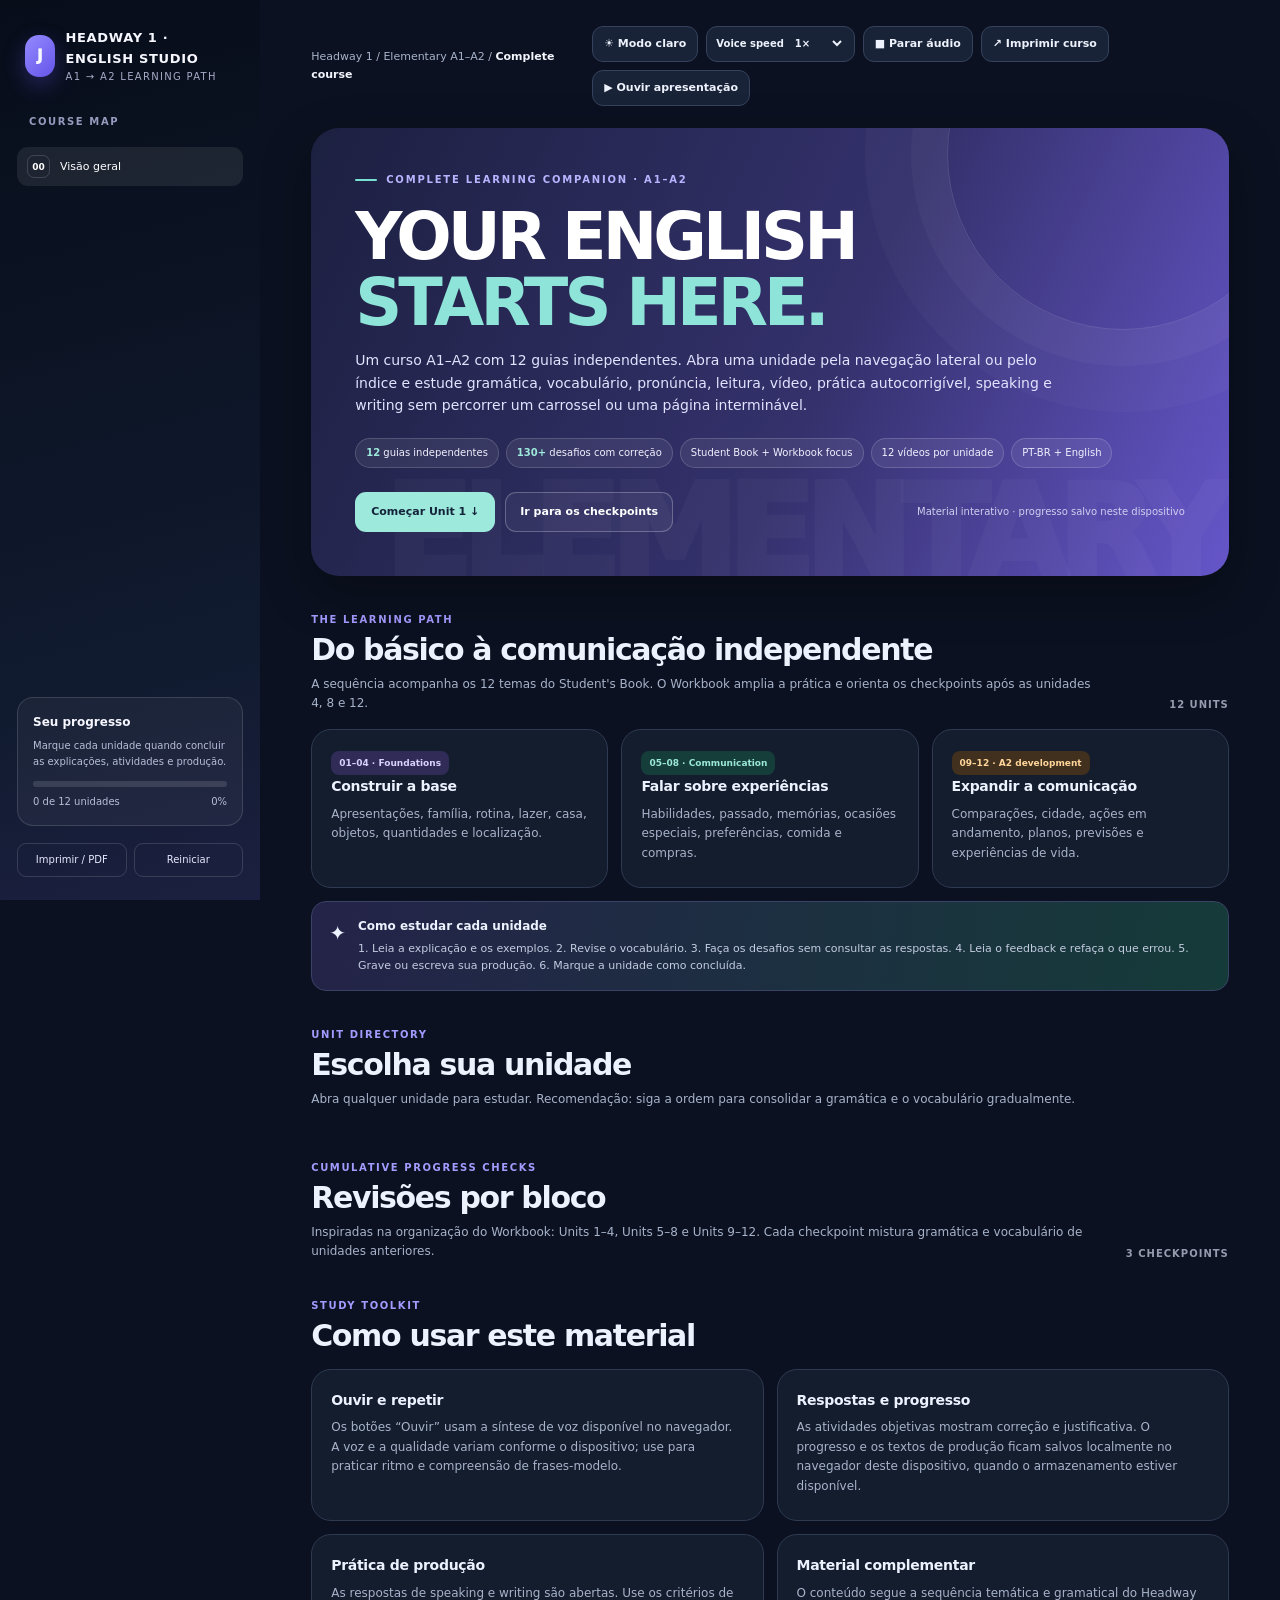
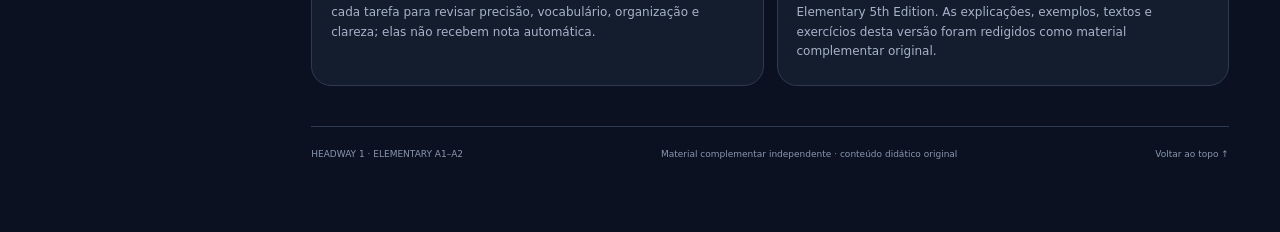
==== commit 7c600789: "Clarify Headway 1 individual unit guides and video sections" ====
--- a/index.html
+++ b/index.html
@@ -134,8 +134,8 @@
   <header class="hero" id="overview">
     <div class="eyebrow">Complete learning companion · A1–A2</div>
     <h1>YOUR ENGLISH<br><span>STARTS HERE.</span></h1>
-    <p class="hero-intro">Um percurso completo de inglês Elementary, organizado em 12 unidades e alinhado à progressão do Headway 5th Edition. Cada etapa combina explicações claras em português, vocabulário, pronúncia, uso cotidiano, leitura, prática autocorrigível e produção pessoal.</p>
-    <div class="hero-tags"><span class="hero-tag"><b>12</b> unidades</span><span class="hero-tag"><b>160+</b> atividades e desafios</span><span class="hero-tag">Student Book + Workbook syllabus</span><span class="hero-tag">Feedback imediato</span><span class="hero-tag">PT-BR + English</span></div>
+    <p class="hero-intro">Um curso A1–A2 com 12 guias independentes. Abra uma unidade pela navegação lateral ou pelo índice e estude gramática, vocabulário, pronúncia, leitura, vídeo, prática autocorrigível, speaking e writing sem percorrer um carrossel ou uma página interminável.</p>
+    <div class="hero-tags"><span class="hero-tag"><b>12</b> guias independentes</span><span class="hero-tag"><b>130+</b> desafios com correção</span><span class="hero-tag">Student Book + Workbook focus</span><span class="hero-tag">12 vídeos por unidade</span><span class="hero-tag">PT-BR + English</span></div>
     <div class="hero-bottom"><a href="#unit-1"><button class="primary-btn">Começar Unit 1 ↓</button></a><a href="#reviews"><button class="ghost-btn">Ir para os checkpoints</button></a><span class="hero-meta">Material interativo · progresso salvo neste dispositivo</span></div>
   </header>
   <section class="section" id="course-overview">
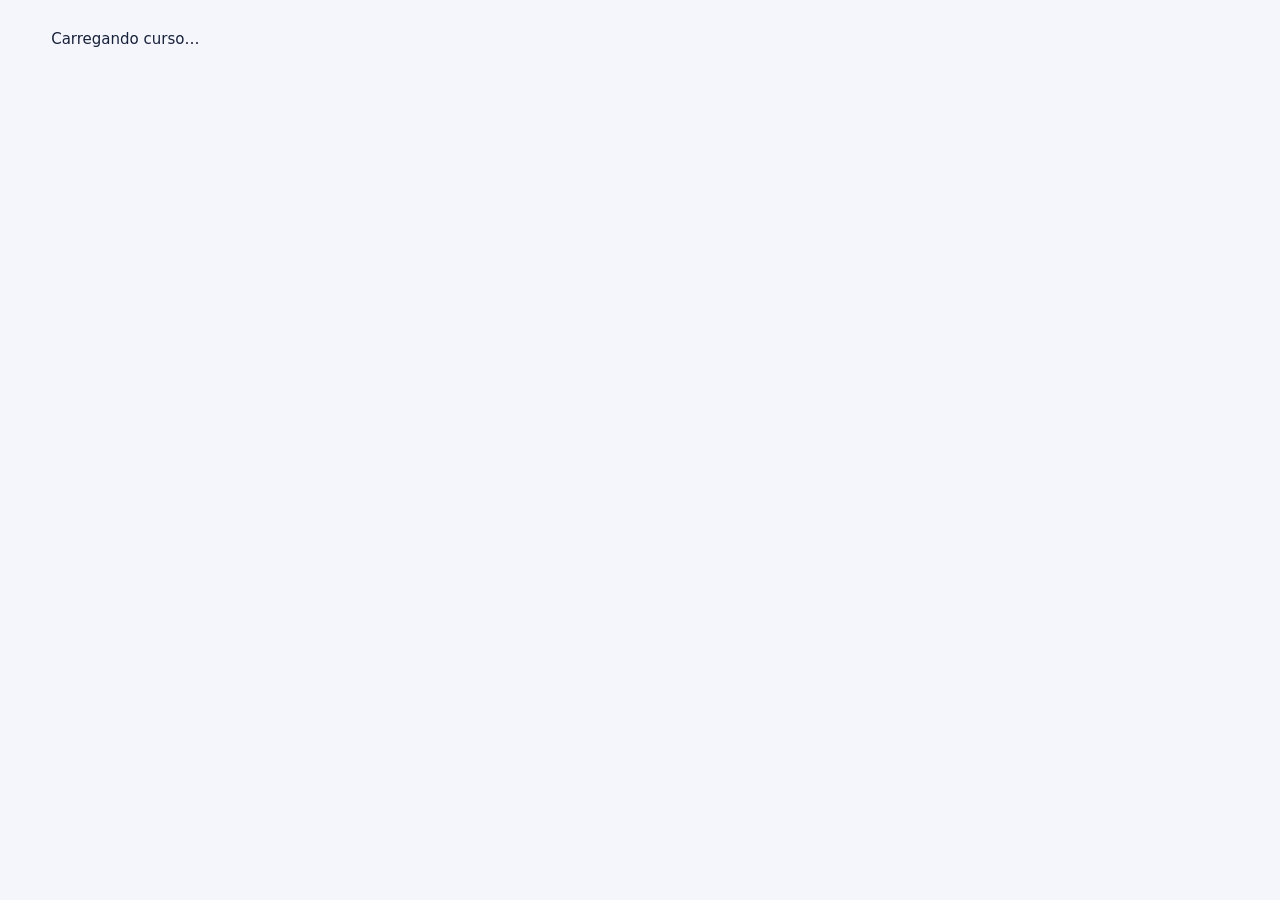
==== commit 6305ec59: "Create separate unit guide course home" ====
--- a/index.html
+++ b/index.html
@@ -1,346 +1 @@
-<!doctype html>
-<html lang="pt-BR">
-<head>
-<meta charset="utf-8"><meta name="viewport" content="width=device-width, initial-scale=1"><meta name="theme-color" content="#0b1120">
-<meta name="description" content="Curso interativo completo Headway 1 · Elementary A1–A2, com explicações em português e prática em inglês.">
-<title>Headway 1 · Complete Elementary Course</title>
-<style>
-:root{--ink:#182033;--muted:#68738b;--paper:#f5f6fb;--white:#fff;--line:#e4e7f0;--nav:#171a32;--nav2:#27294c;--purple:#7567f8;--purple2:#eeeaff;--teal:#17a99a;--teal2:#e4f8f4;--orange:#ffb86b;--rose:#ffe8ec;--good:#15775e;--bad:#b13d54;--shadow:0 18px 50px rgba(30,36,72,.08);--r:20px}
-*{box-sizing:border-box}html{scroll-behavior:smooth;scroll-padding-top:18px}body{margin:0;background:var(--paper);color:var(--ink);font:15px/1.62 Inter,ui-sans-serif,system-ui,-apple-system,BlinkMacSystemFont,"Segoe UI",sans-serif}button,input,textarea,select{font:inherit}button{cursor:pointer}a{color:inherit;text-decoration:none}button:focus-visible,a:focus-visible,input:focus-visible,textarea:focus-visible,select:focus-visible{outline:3px solid #aaa2ff;outline-offset:3px}.layout{min-height:100vh;display:grid;grid-template-columns:260px minmax(0,1fr)}
-.sidebar{background:linear-gradient(165deg,var(--nav),#202342 75%,#292753);color:#f7f7ff;padding:23px 17px;position:sticky;top:0;height:100vh;overflow-y:auto;display:flex;flex-direction:column;gap:17px}.brand{display:flex;align-items:center;gap:11px;padding:4px 8px 12px}.brand-mark{width:42px;height:42px;display:grid;place-items:center;border-radius:14px;background:linear-gradient(135deg,#958aff,#6455e9);font-weight:950;box-shadow:0 8px 22px #6455e955}.brand-title{font-weight:900;letter-spacing:.05em;font-size:13px}.brand-sub{color:#a7abc7;font-size:10px;letter-spacing:.13em;text-transform:uppercase}.side-label{padding:0 12px;color:#969bbd;font-size:10px;letter-spacing:.16em;font-weight:850;text-transform:uppercase}.nav{display:grid;gap:3px}.nav a{display:flex;align-items:center;gap:10px;padding:8px 10px;border-radius:11px;color:#c5c8df;font-size:11px;transition:.18s}.nav a:hover,.nav a.active{background:#ffffff15;color:white}.nav .nav-num{width:23px;height:23px;display:grid;place-items:center;border:1px solid #ffffff27;border-radius:7px;font-size:9px;font-weight:900;flex:none}.side-card{margin-top:auto;border:1px solid #ffffff1b;background:#ffffff0b;padding:15px;border-radius:16px}.side-card h3{font-size:12px;margin:0 0 6px}.side-card p{color:#b8bdd8;font-size:10px;margin:0 0 10px}.progress-track{height:6px;background:#ffffff20;border-radius:100px;overflow:hidden}.progress-fill{height:100%;width:0;background:linear-gradient(90deg,#8d83ff,#51dccb);border-radius:100px;transition:width .3s}.progress-note{display:flex;justify-content:space-between;margin-top:7px;font-size:10px;color:#b8bdd8}.side-bottom{display:flex;gap:7px}.side-bottom button{flex:1;border:1px solid #ffffff24;color:#e8e9ff;background:transparent;border-radius:9px;padding:8px 5px;font-size:10px}.side-bottom button:hover{background:#ffffff12}
-.main{min-width:0;padding:26px clamp(16px,4vw,55px) 70px;max-width:1540px;width:100%;margin:0 auto}.topbar{display:flex;justify-content:space-between;align-items:center;gap:12px;margin-bottom:22px}.crumbs{font-size:11px;color:var(--muted)}.crumbs strong{color:var(--ink)}.top-actions{display:flex;gap:8px;flex-wrap:wrap}.pill-btn{border:1px solid var(--line);background:white;color:var(--ink);padding:8px 11px;border-radius:11px;font-size:11px;font-weight:800}.pill-btn:hover{border-color:#b7b0ff;background:#fcfbff}
-.hero{background:linear-gradient(115deg,#1c2040 0%,#34316c 56%,#6656ca 100%);color:white;padding:clamp(24px,4vw,44px);border-radius:28px;position:relative;overflow:hidden;box-shadow:var(--shadow);isolation:isolate}.hero:before{content:"";position:absolute;z-index:-1;width:350px;height:350px;border-radius:50%;right:-70px;top:-150px;border:1px solid #ffffff20;box-shadow:0 0 0 36px #ffffff08,0 0 0 82px #ffffff06}.hero:after{content:"ELEMENTARY";position:absolute;right:1%;bottom:-22px;font-size:clamp(50px,10vw,135px);font-weight:950;line-height:1;color:#ffffff08;letter-spacing:-.08em;z-index:-1}.eyebrow{font-size:10px;font-weight:900;letter-spacing:.18em;text-transform:uppercase;color:#b9b4ff;display:flex;gap:9px;align-items:center}.eyebrow:before{content:"";width:22px;height:2px;background:#77e0d2;border-radius:4px}.hero h1{font-size:clamp(36px,5.1vw,66px);line-height:1.02;letter-spacing:-.06em;margin:15px 0 13px;max-width:820px}.hero h1 span{color:#8fe4d9}.hero-intro{max-width:720px;color:#e2e3ff;font-size:14px;margin:0 0 21px}.hero-tags{display:flex;flex-wrap:wrap;gap:7px}.hero-tag{border:1px solid #ffffff29;background:#ffffff12;padding:6px 10px;border-radius:99px;color:#f1f1ff;font-size:10px}.hero-tag b{color:#9de9db}.hero-bottom{display:flex;flex-wrap:wrap;align-items:center;gap:10px;margin-top:24px}.primary-btn{border:0;background:#9de9db;color:#13233a;border-radius:11px;padding:11px 16px;font-size:11px;font-weight:900}.ghost-btn{border:1px solid #ffffff40;background:#ffffff0b;color:white;border-radius:11px;padding:10px 14px;font-size:11px;font-weight:800}.hero-meta{font-size:10px;color:#d0d0f0;margin-left:auto}
-.section{margin-top:36px;scroll-margin-top:16px}.section-head{display:flex;align-items:flex-end;justify-content:space-between;gap:15px;margin-bottom:15px}.section-kicker{color:var(--purple);font-size:10px;font-weight:900;letter-spacing:.16em;text-transform:uppercase;margin-bottom:5px}.section h2{font-size:clamp(22px,3vw,30px);letter-spacing:-.045em;line-height:1.15;margin:0}.section-sub{font-size:12px;color:var(--muted);margin:7px 0 0;max-width:780px}.section-index{font-size:10px;color:#969bb0;font-weight:900;letter-spacing:.1em;white-space:nowrap}.grid{display:grid;gap:13px}.grid.two{grid-template-columns:repeat(2,minmax(0,1fr))}.grid.three{grid-template-columns:repeat(3,minmax(0,1fr))}.card{background:var(--white);border:1px solid var(--line);border-radius:var(--r);padding:19px;box-shadow:0 5px 20px #24284b04;min-width:0}.card h3{font-size:14px;letter-spacing:-.02em;margin:0 0 7px}.card h4{font-size:11px;margin:0 0 7px}.card p{margin:5px 0;color:var(--muted);font-size:12px}.tag{display:inline-flex;align-items:center;gap:5px;font-size:9px;font-weight:900;padding:5px 8px;border-radius:8px;background:#f0efff;color:#6555e4}.tag.teal{background:#e8f8f4;color:#147e71}.tag.orange{background:#fff1df;color:#9c6418}.tag.gray{background:#f0f2f7;color:#657087}.callout{border-radius:15px;background:linear-gradient(100deg,#f0eeff,#f4fffd);border:1px solid #e5e4ff;padding:15px 17px;display:flex;gap:12px;align-items:flex-start}.callout strong{display:block;margin-bottom:3px;font-size:12px}.callout p{margin:0;font-size:11px;color:#5f6780}.formula{display:inline-flex;flex-wrap:wrap;gap:6px;align-items:center;margin:10px 0}.formula span{padding:8px 10px;border-radius:9px;background:#f1efff;color:#5d51cd;font-size:11px;font-weight:900}.formula i{color:#989bb0;font-style:normal;font-weight:900}.example{background:#f8f9fc;border-radius:11px;padding:10px 12px;margin:8px 0}.en{font-size:12px;font-weight:800;color:#252b46}.pt{font-size:10px;color:var(--muted);margin-top:3px}.say{border:1px solid #e8e5ff;background:#f4f2ff;color:#6e60e7;border-radius:8px;padding:4px 7px;font-size:9px;font-weight:900;margin-left:6px}.form-table{width:100%;border-collapse:collapse;font-size:11px;margin-top:8px}.form-table td{padding:8px;border-bottom:1px solid #edf0f6;vertical-align:top}.form-table td:first-child{width:108px;color:#727b91;font-weight:800}.form-table tr:last-child td{border-bottom:0}.vocab-grid{display:grid;grid-template-columns:repeat(2,minmax(0,1fr));gap:6px;margin-top:10px}.vocab{padding:8px 9px;border:1px solid #edf0f6;border-radius:9px;background:#fbfcff;display:flex;justify-content:space-between;gap:8px;font-size:10px}.vocab b{color:#303954}.vocab span{color:var(--muted);text-align:right}.unit-banner{display:flex;gap:14px;align-items:center;background:linear-gradient(100deg,#f0eeff,#f2fffb);border:1px solid #e5e4ff;border-radius:17px;padding:16px 18px}.unit-num{width:46px;height:46px;border-radius:14px;background:linear-gradient(135deg,#958aff,#6455e9);color:white;display:grid;place-items:center;font-size:16px;font-weight:950;flex:none}.unit-banner h3{margin:0;font-size:17px;letter-spacing:-.03em}.unit-banner p{margin:3px 0 0;font-size:11px;color:var(--muted)}.unit-content{margin-top:12px}.mistake{padding:11px 13px;background:#fff3f4;border:1px solid #ffe1e5;border-radius:12px;font-size:11px;color:#765c65;margin-top:12px}.mistake b{color:#ad3b52}.function-box{background:#f8f9fc;border:1px solid #edf0f6;border-radius:13px;padding:13px}.function-box strong{font-size:11px}.function-box p{margin:5px 0 0;font-size:11px;color:#59637c}.pron-box{background:#fff8ed;border:1px solid #f6e5c5;border-radius:13px;padding:12px 14px;font-size:11px;color:#795d30}.task-shell{background:#fff;border:1px solid var(--line);border-radius:19px;padding:17px}.task-head{display:flex;justify-content:space-between;align-items:center;gap:10px;flex-wrap:wrap;margin-bottom:8px}.task-head h3{margin:0;font-size:14px}.counter{font-size:10px;font-weight:900;color:#7164e8;background:#f0efff;border-radius:9px;padding:6px 9px}.exercise{border:1px solid #e9ebf3;border-radius:13px;padding:13px;margin:10px 0;background:#fff}.exercise h4{margin:0 0 8px;font-size:11px;line-height:1.5}.exercise .hint{font-size:10px;color:var(--muted);margin:0 0 8px}.passage{background:#f7f8fc;border-left:3px solid #8b7df9;padding:10px 12px;border-radius:0 9px 9px 0;margin:8px 0 10px;font-size:11px;color:#4c5871;line-height:1.65}.options{display:grid;grid-template-columns:repeat(2,minmax(0,1fr));gap:7px}.option{border:1px solid var(--line);border-radius:9px;background:#fff;padding:9px 10px;text-align:left;font-size:10px;color:#46516b}.option:hover{border-color:#c2bbff;background:#fcfbff}.option.selected{border-color:#7769f3;background:#f0eeff;color:#4f43ba;font-weight:900}.option.correct{border-color:#85d6c2;background:#e9faf5;color:#166c5e}.option.wrong{border-color:#f0a8b5;background:#fff0f2;color:#a43d52}.answer-input{width:100%;border:1px solid #dfe3ed;background:#fff;border-radius:9px;padding:9px 10px;font-size:11px}.answer-feedback{font-size:10px;font-weight:800;margin-top:7px;min-height:14px}.answer-feedback.good{color:var(--good)}.answer-feedback.bad{color:var(--bad)}.exercise-actions{display:flex;gap:7px;flex-wrap:wrap;margin-top:10px}.solid-btn{border:0;background:#7567f8;color:white;border-radius:10px;padding:10px 14px;font-size:10px;font-weight:900}.outline-btn{border:1px solid var(--line);background:#fff;color:#47516b;border-radius:10px;padding:9px 12px;font-size:10px;font-weight:900}.score-strip{display:none;margin-top:12px;border-radius:12px;background:linear-gradient(100deg,#f0eeff,#f1fffb);padding:12px;border:1px solid #dedcff;font-size:11px}.score-strip.show{display:block}.vocab-test{display:grid;grid-template-columns:repeat(2,minmax(0,1fr));gap:8px}.vocab-q{padding:10px;background:#f8f9fc;border:1px solid #e8ebf3;border-radius:10px}.vocab-q label{display:block;font-size:10px;font-weight:900;margin-bottom:6px}.vocab-q select{width:100%;border:1px solid #dfe3ed;border-radius:8px;padding:8px;font-size:10px;background:white}.production-grid{display:grid;grid-template-columns:1fr 1fr;gap:12px}.production{border:1px solid var(--line);border-radius:14px;padding:14px;background:#fff}.production h4{margin:0 0 7px;font-size:11px}.production p{font-size:10px;color:var(--muted);margin:0 0 8px}.production textarea{width:100%;min-height:110px;resize:vertical;border:1px solid #dfe3ed;background:#fff;border-radius:10px;padding:10px;font:11px/1.6 inherit}.production-tools{display:flex;justify-content:space-between;gap:8px;flex-wrap:wrap;margin-top:7px;font-size:9px;color:var(--muted)}.model-answer{display:none;margin-top:9px;padding:10px;border-radius:9px;background:#f0f9f6;color:#386a60;font-size:10px}.model-answer.show{display:block}.unit-complete{display:flex;align-items:center;justify-content:space-between;gap:12px;flex-wrap:wrap;padding:13px 15px;background:#f8f9fc;border:1px solid var(--line);border-radius:13px;margin-top:12px}.unit-complete label{display:flex;gap:9px;align-items:center;font-size:11px;font-weight:800}.unit-complete input{width:17px;height:17px;accent-color:#7567f8}.review-card{margin-top:13px}.flashcards{display:grid;grid-template-columns:repeat(4,minmax(0,1fr));gap:8px}.flash{min-height:85px;padding:12px;border:1px solid #dedaff;border-radius:12px;background:linear-gradient(140deg,#f0eeff,#f3fffb);text-align:center;display:flex;flex-direction:column;justify-content:center;cursor:pointer}.flash b{font-size:11px;color:#39347c}.flash span{font-size:9px;color:#6d7690;margin-top:3px}.review-block{border:1px solid var(--line);border-radius:16px;background:white;padding:16px;margin:12px 0}.review-block h3{margin:0 0 3px;font-size:14px}.review-block p{margin:0 0 10px;color:var(--muted);font-size:10px}.review-questions{display:grid;grid-template-columns:repeat(2,minmax(0,1fr));gap:9px}.review-q{border:1px solid #edf0f6;padding:10px;border-radius:11px}.review-q h4{font-size:10px;margin:0 0 6px}.review-q .options{grid-template-columns:1fr}.footer{margin-top:40px;padding-top:20px;border-top:1px solid var(--line);display:flex;justify-content:space-between;gap:12px;flex-wrap:wrap;color:#8a92a5;font-size:9px}.hidden{display:none!important}
-@media(max-width:1100px){.layout{grid-template-columns:220px minmax(0,1fr)}.grid.three{grid-template-columns:repeat(2,minmax(0,1fr))}.detail-grid{grid-template-columns:1fr}}
-@media(max-width:760px){.layout{display:block}.sidebar{position:relative;height:auto;padding:14px;gap:10px}.brand{padding-bottom:0}.side-label,.side-card,.side-bottom{display:none}.nav{display:flex;overflow-x:auto;padding-bottom:4px}.nav a{white-space:nowrap;padding:7px 9px}.nav .nav-num{display:none}.main{padding:16px 13px 42px}.topbar{align-items:flex-start}.top-actions{justify-content:flex-end}.hero{border-radius:22px}.grid.two,.grid.three,.vocab-test,.production-grid,.review-questions{grid-template-columns:1fr}.options{grid-template-columns:1fr}.section-head{align-items:flex-start}.section-index{display:none}.hero-meta{margin-left:0}.card{padding:16px}.flashcards{grid-template-columns:repeat(2,minmax(0,1fr))}.unit-banner{align-items:flex-start}}
-@media print{.sidebar,.topbar,.hero-bottom,.exercise-actions,.say,.production-tools,.unit-complete input,.top-actions{display:none!important}.layout{display:block}.main{max-width:none;padding:0}.hero{background:#25234e!important;print-color-adjust:exact}.section{break-inside:avoid;margin-top:20px}.card,.task-shell,.exercise{box-shadow:none;break-inside:avoid}.unit-content{display:block!important}.answer-feedback{display:block}}
-
-/* Headway 1 visual system: persistent dark mode, contrast and responsive controls */
-:root{color-scheme:light}
-.theme-toggle{white-space:nowrap}
-.voice-control{display:inline-flex;align-items:center;gap:7px;border:1px solid var(--line);background:var(--white);color:var(--ink);padding:6px 9px;border-radius:11px;font-size:10px;font-weight:800}
-.voice-control select{border:0;background:transparent;color:inherit;font:inherit;outline:none;min-width:52px;cursor:pointer}
-.vocab-say{margin:0!important;padding:4px 7px!important;flex:none}
-.prompt-say{vertical-align:middle;margin-left:5px!important}
-html[data-theme="dark"]{color-scheme:dark;--ink:#edf2ff;--muted:#a7b3ca;--paper:#0b1120;--white:#141d2e;--line:#2e3a52;--nav:#080f1d;--nav2:#17213a;--purple:#a59aff;--purple2:#302b57;--teal:#64d7c2;--teal2:#163c38;--orange:#ffc477;--rose:#40232f;--good:#7ee0bf;--bad:#ff9eae;--shadow:0 18px 50px rgba(0,0,0,.28)}
-html[data-theme="dark"] body{background:var(--paper);color:var(--ink)}
-html[data-theme="dark"] .sidebar{background:linear-gradient(165deg,#070d19,#111b30 75%,#1c2040)}
-html[data-theme="dark"] .main{color:var(--ink)}
-html[data-theme="dark"] .crumbs{color:#a7b3ca}
-html[data-theme="dark"] .crumbs strong{color:#f4f6ff}
-html[data-theme="dark"] .pill-btn,html[data-theme="dark"] .voice-control{background:#182338;border-color:#35425c;color:#eef2fc}
-html[data-theme="dark"] .pill-btn:hover{background:#222f49;border-color:#887cff}
-html[data-theme="dark"] .card,html[data-theme="dark"] .task-shell,html[data-theme="dark"] .exercise,html[data-theme="dark"] .production,html[data-theme="dark"] .review-block,html[data-theme="dark"] .review-q{background:#141d2e;border-color:#2e3a52;color:#edf2ff;box-shadow:none}
-html[data-theme="dark"] .card p,html[data-theme="dark"] .section-sub,html[data-theme="dark"] .pt,html[data-theme="dark"] .muted,html[data-theme="dark"] .production p,html[data-theme="dark"] .hint{color:#a7b3ca!important}
-html[data-theme="dark"] .callout{background:linear-gradient(100deg,#242349,#153b39);border-color:#384365}
-html[data-theme="dark"] .callout p{color:#c3cce0}
-html[data-theme="dark"] .formula span,html[data-theme="dark"] .tag,html[data-theme="dark"] .counter{background:#302b57;color:#d8d2ff}
-html[data-theme="dark"] .tag.teal{background:#153d39;color:#9be8d8}
-html[data-theme="dark"] .tag.orange{background:#40301d;color:#ffd59b}
-html[data-theme="dark"] .tag.gray{background:#253047;color:#c1cbe0}
-html[data-theme="dark"] .example,html[data-theme="dark"] .function-box,html[data-theme="dark"] .vocab,html[data-theme="dark"] .vocab-q,html[data-theme="dark"] .passage,html[data-theme="dark"] .pron-box{background:#1a263b;border-color:#33415b;color:#dce4f4}
-html[data-theme="dark"] .en,html[data-theme="dark"] .vocab b,html[data-theme="dark"] .function-box strong{color:#f0f3fc}
-html[data-theme="dark"] .vocab span{color:#b5c0d5}
-html[data-theme="dark"] .form-table td{border-color:#2d3a52;color:#d8e0ef}
-html[data-theme="dark"] .form-table td:first-child{color:#aab6cc}
-html[data-theme="dark"] .unit-banner{background:linear-gradient(100deg,#242349,#143c39);border-color:#384365}
-html[data-theme="dark"] .unit-banner p{color:#b7c4d9}
-html[data-theme="dark"] .mistake{background:#3a202b;border-color:#633343;color:#ffd0d8}
-html[data-theme="dark"] .mistake b{color:#ffb1bf}
-html[data-theme="dark"] .option,html[data-theme="dark"] .outline-btn,html[data-theme="dark"] .answer-input,html[data-theme="dark"] .vocab-q select,html[data-theme="dark"] .production textarea{background:#0e1728;border-color:#36445f;color:#edf2ff}
-html[data-theme="dark"] .option:hover,html[data-theme="dark"] .outline-btn:hover{background:#202d45;border-color:#897fff}
-html[data-theme="dark"] .option.selected{background:#302b57;border-color:#897fff;color:#ece9ff}
-html[data-theme="dark"] .option.correct{background:#143b32;border-color:#347d6b;color:#b6f3e0}
-html[data-theme="dark"] .option.wrong{background:#3c222e;border-color:#8f435a;color:#ffd0d9}
-html[data-theme="dark"] .score-strip{background:linear-gradient(100deg,#242349,#153b39);border-color:#384365;color:#e4eafa}
-html[data-theme="dark"] .unit-complete{background:#18253a;border-color:#35425c}
-html[data-theme="dark"] .unit-complete label{color:#edf2ff}
-html[data-theme="dark"] .flash{background:linear-gradient(140deg,#29264f,#173b3a);border-color:#454276}
-html[data-theme="dark"] .flash b{color:#e5e0ff}
-html[data-theme="dark"] .flash span{color:#b8c3d7}
-html[data-theme="dark"] .review-block p{color:#a7b3ca}
-html[data-theme="dark"] .footer{border-color:#2e3a52;color:#8997b0}
-html[data-theme="dark"] .say{background:#302b57;border-color:#4e477d;color:#dcd7ff}
-html[data-theme="dark"] .say:hover{background:#3b3568}
-html[data-theme="dark"] .model-answer{background:#15362f;color:#b9eadb}
-html[data-theme="dark"] .side-card{background:#ffffff0b;border-color:#ffffff22}
-html[data-theme="dark"] input[type="checkbox"]{accent-color:#9d93ff}
-@media(max-width:760px){
- .topbar{display:grid;grid-template-columns:1fr;gap:10px}
- .top-actions{display:flex;justify-content:flex-start;gap:6px}
- .top-actions>*{flex:0 1 auto}
- .voice-control{min-height:36px}
- .top-actions .pill-btn,.voice-control{font-size:10px;padding:7px 9px}
- .main{padding-bottom:32px}
-}
-@media(max-width:420px){
- .top-actions{display:grid;grid-template-columns:repeat(2,minmax(0,1fr))}
- .top-actions>*{width:100%;justify-content:center}
- .voice-control{justify-content:space-between}
- .hero h1{font-size:clamp(32px,11vw,48px)}
- .vocab{grid-template-columns:minmax(0,1fr) auto;align-items:center}
- .vocab span{grid-column:1;grid-row:2;text-align:left}
- .vocab-say{grid-column:2;grid-row:1 / span 2}
-}
-@media(prefers-reduced-motion:reduce){html{scroll-behavior:auto}*,*::before,*::after{transition:none!important}}
-
-
-/* Independent unit guides: one chapter visible at a time */
-section.unit-section{display:none!important;margin-top:0!important}
-section.unit-section.active-guide{display:block!important}
-#unitsRoot.hidden{display:none!important}
-.guide-controls{display:flex;align-items:center;justify-content:space-between;gap:8px;flex-wrap:wrap;margin:-7px 0 18px;padding:10px 12px;border:1px solid var(--line);border-radius:13px;background:var(--white)}
-.guide-controls[hidden]{display:none!important}
-.guide-controls .guide-buttons{display:flex;gap:7px;flex-wrap:wrap}
-.guide-controls button{border:1px solid var(--line);background:transparent;color:var(--ink);border-radius:9px;padding:8px 10px;font-size:10px;font-weight:850}
-.guide-controls button:hover{border-color:var(--purple);background:var(--purple2)}
-.guide-count{font-size:11px;font-weight:900;color:var(--muted)}
-.nav a[data-unit-route].active{background:#ffffff18;color:#fff;box-shadow:inset 3px 0 #8f84ff}
-.guide-nav{display:flex;gap:7px;flex-wrap:wrap;margin:13px 0 18px;padding:10px;border:1px solid var(--line);border-radius:13px;background:var(--white)}
-.guide-nav a{font-size:10px;font-weight:850;color:var(--muted);border:1px solid var(--line);border-radius:8px;padding:7px 9px}
-.guide-nav a:hover{color:var(--ink);border-color:var(--purple);background:var(--purple2)}
-.guide-focus-grid{margin:12px 0 18px}
-.guide-focus-grid ol,.video-panel ul{padding-left:18px;margin:8px 0 0;color:var(--muted);font-size:11px}
-.guide-focus-grid li,.video-panel li{margin:5px 0}
-.video-panel{margin:15px 0 22px;border:1px solid var(--line);border-radius:20px;padding:17px;background:var(--white);box-shadow:0 8px 28px #121b3208}
-.video-heading{display:flex;justify-content:space-between;align-items:flex-start;gap:12px;flex-wrap:wrap;margin-bottom:12px}
-.video-heading h3{font-size:18px;letter-spacing:-.03em;margin:0}
-.video-heading p{font-size:11px;color:var(--muted);margin:4px 0 0}
-.video-layout{display:grid;grid-template-columns:minmax(0,1.5fr) minmax(230px,.8fr);gap:15px;align-items:start}
-.video-frame{aspect-ratio:16/9;background:#070b14;border-radius:13px;overflow:hidden;min-width:0}
-.video-frame iframe{display:block;width:100%;height:100%;border:0}
-.video-notes{border:1px solid var(--line);border-radius:13px;padding:13px;background:var(--paper)}
-.video-notes h4{font-size:11px;margin:0 0 6px}
-.video-notes p{font-size:11px;color:var(--muted);margin:0 0 10px}
-.video-links{display:flex;gap:7px;flex-wrap:wrap;margin-top:12px}
-.video-links a{display:inline-flex;border:1px solid var(--line);border-radius:9px;padding:8px 10px;font-size:10px;font-weight:850;color:var(--ink)}
-.video-links a:hover{border-color:var(--purple);background:var(--purple2)}
-.video-source-note{font-size:9px;color:var(--muted);margin:9px 0 0;line-height:1.5}
-@media(max-width:760px){.video-layout{grid-template-columns:1fr}.guide-controls{position:relative}.guide-count{order:-1;width:100%}.guide-nav{overflow-x:auto;flex-wrap:nowrap}.guide-nav a{white-space:nowrap}}
-</style>
-</head>
-<body>
-<div class="layout">
-<aside class="sidebar">
-  <div class="brand"><div class="brand-mark">J</div><div><div class="brand-title">HEADWAY 1 · ENGLISH STUDIO</div><div class="brand-sub">A1 → A2 learning path</div></div></div>
-  <div class="side-label">Course map</div>
-  <nav class="nav" id="courseNav"><a href="#overview" class="active"><span class="nav-num">00</span>Visão geral</a></nav>
-  <div class="side-card"><h3>Seu progresso</h3><p>Marque cada unidade quando concluir as explicações, atividades e produção.</p><div class="progress-track"><div class="progress-fill" id="progressFill"></div></div><div class="progress-note"><span id="progressText">0 de 12 unidades</span><span id="progressPct">0%</span></div></div>
-  <div class="side-bottom"><button onclick="window.print()">Imprimir / PDF</button><button id="resetProgress">Reiniciar</button></div>
-</aside>
-<main class="main">
-  <div class="topbar"><div class="crumbs">Headway 1 / Elementary A1–A2 / <strong>Complete course</strong></div><div class="top-actions"><button class="pill-btn" id="themeToggle" type="button" aria-pressed="true">☀️ Modo claro</button><label class="voice-control" for="speechRate">Voice speed <select id="speechRate" aria-label="Speech playback speed"><option value="0.75">0.75×</option><option value="0.9">0.9×</option><option value="1" selected>1×</option><option value="1.1">1.1×</option><option value="1.25">1.25×</option><option value="1.5">1.5×</option></select></label><button class="pill-btn" id="stopSpeech" type="button">■ Parar áudio</button><button class="pill-btn" onclick="window.print()">↗ Imprimir curso</button><button class="pill-btn" id="speakIntro">▶ Ouvir apresentação</button></div></div>
-  <div class="guide-controls" id="guideControls" hidden><div class="guide-buttons"><button type="button" id="guideHome">← Course home</button><button type="button" id="guidePrev">← Previous unit</button></div><span class="guide-count" id="guideCounter">Unit guide</span><div class="guide-buttons"><button type="button" id="guideNext">Next unit →</button></div></div>
-  <header class="hero" id="overview">
-    <div class="eyebrow">Complete learning companion · A1–A2</div>
-    <h1>YOUR ENGLISH<br><span>STARTS HERE.</span></h1>
-    <p class="hero-intro">Um curso A1–A2 com 12 guias independentes. Abra uma unidade pela navegação lateral ou pelo índice e estude gramática, vocabulário, pronúncia, leitura, vídeo, prática autocorrigível, speaking e writing sem percorrer um carrossel ou uma página interminável.</p>
-    <div class="hero-tags"><span class="hero-tag"><b>12</b> guias independentes</span><span class="hero-tag"><b>130+</b> desafios com correção</span><span class="hero-tag">Student Book + Workbook focus</span><span class="hero-tag">12 vídeos por unidade</span><span class="hero-tag">PT-BR + English</span></div>
-    <div class="hero-bottom"><a href="#unit-1"><button class="primary-btn">Começar Unit 1 ↓</button></a><a href="#reviews"><button class="ghost-btn">Ir para os checkpoints</button></a><span class="hero-meta">Material interativo · progresso salvo neste dispositivo</span></div>
-  </header>
-  <section class="section" id="course-overview">
-    <div class="section-head"><div><div class="section-kicker">The learning path</div><h2>Do básico à comunicação independente</h2><p class="section-sub">A sequência acompanha os 12 temas do Student's Book. O Workbook amplia a prática e orienta os checkpoints após as unidades 4, 8 e 12.</p></div><div class="section-index">12 UNITS</div></div>
-    <div class="grid three">
-      <article class="card"><span class="tag">01–04 · Foundations</span><h3>Construir a base</h3><p>Apresentações, família, rotina, lazer, casa, objetos, quantidades e localização.</p></article>
-      <article class="card"><span class="tag teal">05–08 · Communication</span><h3>Falar sobre experiências</h3><p>Habilidades, passado, memórias, ocasiões especiais, preferências, comida e compras.</p></article>
-      <article class="card"><span class="tag orange">09–12 · A2 development</span><h3>Expandir a comunicação</h3><p>Comparações, cidade, ações em andamento, planos, previsões e experiências de vida.</p></article>
-    </div>
-    <div class="callout" style="margin-top:13px"><div style="font-size:20px">✦</div><div><strong>Como estudar cada unidade</strong><p>1. Leia a explicação e os exemplos. 2. Revise o vocabulário. 3. Faça os desafios sem consultar as respostas. 4. Leia o feedback e refaça o que errou. 5. Grave ou escreva sua produção. 6. Marque a unidade como concluída.</p></div></div>
-  </section>
-  <section class="section" id="unit-index">
-    <div class="section-head"><div><div class="section-kicker">Unit directory</div><h2>Escolha sua unidade</h2><p class="section-sub">Abra qualquer unidade para estudar. Recomendação: siga a ordem para consolidar a gramática e o vocabulário gradualmente.</p></div></div>
-    <div class="grid three" id="unitCards"></div>
-  </section>
-  <div id="unitsRoot"></div>
-  <section class="section" id="reviews">
-    <div class="section-head"><div><div class="section-kicker">Cumulative progress checks</div><h2>Revisões por bloco</h2><p class="section-sub">Inspiradas na organização do Workbook: Units 1–4, Units 5–8 e Units 9–12. Cada checkpoint mistura gramática e vocabulário de unidades anteriores.</p></div><div class="section-index">3 CHECKPOINTS</div></div>
-    <div id="reviewsRoot"></div>
-  </section>
-  <section class="section" id="reference">
-    <div class="section-head"><div><div class="section-kicker">Study toolkit</div><h2>Como usar este material</h2></div></div>
-    <div class="grid two">
-      <article class="card"><h3>Ouvir e repetir</h3><p>Os botões “Ouvir” usam a síntese de voz disponível no navegador. A voz e a qualidade variam conforme o dispositivo; use para praticar ritmo e compreensão de frases-modelo.</p></article>
-      <article class="card"><h3>Respostas e progresso</h3><p>As atividades objetivas mostram correção e justificativa. O progresso e os textos de produção ficam salvos localmente no navegador deste dispositivo, quando o armazenamento estiver disponível.</p></article>
-      <article class="card"><h3>Prática de produção</h3><p>As respostas de speaking e writing são abertas. Use os critérios de cada tarefa para revisar precisão, vocabulário, organização e clareza; elas não recebem nota automática.</p></article>
-      <article class="card"><h3>Material complementar</h3><p>O conteúdo segue a sequência temática e gramatical do Headway Elementary 5th Edition. As explicações, exemplos, textos e exercícios desta versão foram redigidos como material complementar original.</p></article>
-    </div>
-  </section>
-  <footer class="footer"><span>HEADWAY 1 · ELEMENTARY A1–A2</span><span>Material complementar independente · conteúdo didático original</span><a href="#overview">Voltar ao topo ↑</a></footer>
-</main>
-</div>
-<script>
-const DATA = {"units": [{"n": 1, "title": "Nice to meet you!", "theme": "Introductions, identity & family", "level": "A1", "goal": "Apresentar-se, trocar informações pessoais e falar de família, origem e preferências.", "grammar": "Verb to be · possessive adjectives · have / go / live / like", "rule": "Use am / is / are para identificar pessoas, falar de origem, profissão e estado. Os possessive adjectives vêm antes de um substantivo (my name, her brother). Have, go, live e like são verbos principais: eles não usam o verbo to be para formar perguntas no presente. Adjetivos opostos ajudam a descrever pessoas e coisas: friendly/unfriendly, quiet/noisy, good/bad, hot/cold.", "formula": "I am · You/We/They are · He/She/It is", "forms": [["Affirmative", "I'm from Brazil. / She's a designer."], ["Negative", "I'm not married. / They aren't from Spain."], ["Question", "Are you a student? / Where is he from?"], ["Possessives", "my, your, his, her, its, our, their + noun"]], "examples": [["My name is Alex, and I'm from Brazil.", "Meu nome é Alex e sou do Brasil."], ["Her parents live in Recife.", "Os pais dela moram em Recife."], ["We like music and sports.", "Nós gostamos de música e esportes."], ["Do you have any brothers or sisters?", "Você tem irmãos?"]], "vocab": [["Brazilian", "brasileiro(a)"], ["Spanish", "espanhol(a)"], ["single", "solteiro(a)"], ["married", "casado(a)"], ["friendly / unfriendly", "simpático / antipático"], ["quiet / noisy", "quieto / barulhento"], ["good / bad", "bom / ruim"], ["hot / cold", "quente / frio"], ["parents", "pais"], ["siblings", "irmãos"], ["surname", "sobrenome"], ["nationality", "nacionalidade"]], "function": "Starting a conversation: Hello. / Hi, I'm… / Nice to meet you. / Where are you from? / What do you do? / How do you spell that?", "pron": "Sons e contrações de to be: I'm / you're / he's / she's. Em fala natural, a forma curta é muito mais comum do que I am / you are em frases afirmativas neutras.", "mistake": "✗ She are my sister. → ✓ She is my sister. · ✗ What's your name? My name Alex. → ✓ My name is Alex.", "practice": [{"type": "mcq", "prompt": "Complete: My parents ___ from Salvador.", "options": ["is", "am", "are", "be"], "correct": 2, "why": "Parents é plural, então usamos are."}, {"type": "gap", "prompt": "Complete: I ___ from Brazil. (to be)", "accepted": ["am"], "hint": "I + forma de to be.", "why": "Com I, a forma é am."}, {"type": "mcq", "prompt": "Choose the correct possessive: Ana loves ___ family.", "options": ["his", "her", "their", "our"], "correct": 1, "why": "Ana é she; o possessive adjective é her."}, {"type": "repair", "prompt": "Correct the sentence: He are my brother.", "accepted": ["he is my brother"], "why": "He combina com is; o restante da frase permanece igual."}, {"type": "mcq", "prompt": "Choose the natural reply: 'Nice to meet you.'", "options": ["I'm twenty.", "Nice to meet you, too.", "I'm from Lima.", "Spell it, please."], "correct": 1, "why": "A resposta convencional é Nice to meet you, too."}, {"type": "order", "prompt": "Put the words in order: from / are / where / you / ?", "accepted": ["where are you from"], "why": "Pergunta com to be: question word + are + subject + complement."}, {"type": "mcq", "prompt": "Where does Leo live?", "passage": "I'm Leo. My sister is Clara. We live in Porto Alegre. Our parents are from the south of Brazil.", "options": ["In Curitiba", "In Porto Alegre", "In São Paulo", "In Recife"], "correct": 1, "why": "O texto diz diretamente: We live in Porto Alegre."}, {"type": "gap", "prompt": "Complete the question: ___ you have a big family?", "accepted": ["do"], "hint": "Have é verbo principal nesta pergunta.", "why": "Com I/you/we/they e um verbo principal, usamos do."}, {"type": "mcq", "prompt": "Choose the opposite of 'friendly'.", "options": ["quiet", "unfriendly", "married", "young"], "correct": 1, "why": "Unfriendly é o oposto de friendly."}], "vocabTest": [["surname", ["primeiro nome", "sobrenome", "nacionalidade", "idade"], 1], ["friendly", ["simpático", "quieto", "casado", "jovem"], 0], ["siblings", ["pais", "filhos", "irmãos", "avós"], 2], ["nationality", ["endereço", "nacionalidade", "profissão", "sobrenome"], 1]], "speaking": ["Introduce yourself in 5–6 sentences. Include your name, age, city, nationality and one interest.", "Ask your partner three questions about family and where they live."], "writing": "Write a short profile (60–80 words) introducing yourself and describing two people in your family. Use to be and possessive adjectives.", "reading": "Hi! I'm Maya, and I'm Canadian. I live in Toronto with my brother, Sam. He's a university student, and I'm a chef. Our parents live in Vancouver. We love spending time together, but we don't live in the same city as our parents.", "readingQ": [["Where does Maya live?", ["Vancouver", "Toronto", "Montreal", "Calgary"], 1], ["What does Sam do?", ["He's a chef.", "He's a teacher.", "He's a university student.", "He's a doctor."], 2]]}, {"n": 2, "title": "Work and family life", "theme": "Jobs, routines & time", "level": "A1", "goal": "Descrever rotinas, profissões e horários; fazer perguntas e falar sobre a rotina de outras pessoas.", "grammar": "Present Simple (he / she / it) · questions & negatives", "rule": "No Present Simple, acrescentamos -s ou -es ao verbo com he, she e it. Para perguntas e negativas, usamos does / doesn't e o verbo principal volta à forma base. Com I / you / we / they, usamos do / don't. Muitos nomes de profissões terminam em -er ou -or (teach → teacher; act → actor). Combine verbos e substantivos: do homework, have lunch, make dinner, take a break. Para perguntar horas, use What time is it? / What time does work start?", "formula": "I work · She works · Does she work? · She doesn't work", "forms": [["Affirmative", "He starts at 8. / They work at home."], ["Negative", "She doesn't drive. / We don't work on Sundays."], ["Question", "Does he cook? / What time do you start?"], ["Short answers", "Yes, he does. / No, they don't."]], "examples": [["My brother works in a hospital.", "Meu irmão trabalha em um hospital."], ["She doesn't get up early on Saturdays.", "Ela não acorda cedo aos sábados."], ["What time does your class finish?", "Que horas sua aula termina?"], ["I usually have lunch at one.", "Eu geralmente almoço à uma hora."]], "vocab": [["nurse", "enfermeiro(a)"], ["designer", "designer"], ["accountant", "contador(a)"], ["mechanic", "mecânico(a)"], ["teacher / actor", "professor(a) / ator"], ["teach / drive", "ensinar / dirigir"], ["get dressed", "vestir-se"], ["leave home", "sair de casa"], ["have lunch", "almoçar"], ["finish work", "terminar o trabalho"], ["do homework", "fazer a lição"], ["take a break", "fazer uma pausa"]], "function": "Asking about routines and time: What time do you get up? / Where does she work? / How does he go to work? / What do you do? / What time is it? / It’s half past eight.", "pron": "A terminação -s da 3ª pessoa pode soar /s/, /z/ ou /ɪz/: works /s/, lives /z/, watches /ɪz/. Observe o som final do verbo. Pratique também dizer horas inteiras, e meia e e quinze: seven o’clock, half past seven, quarter past seven.", "mistake": "✗ Does she works here? → ✓ Does she work here? · ✗ He don't like coffee. → ✓ He doesn't like coffee.", "practice": [{"type": "mcq", "prompt": "My father ___ at a bank.", "options": ["work", "works", "working", "is work"], "correct": 1, "why": "Com he/she/it, o verbo recebe -s: works."}, {"type": "gap", "prompt": "She ___ (study) English every evening.", "accepted": ["studies"], "hint": "study muda -y para -ies.", "why": "study → studies na terceira pessoa."}, {"type": "mcq", "prompt": "___ your sister drive to work?", "options": ["Do", "Does", "Is", "Has"], "correct": 1, "why": "Your sister = she; a pergunta usa Does + verbo base."}, {"type": "repair", "prompt": "Correct the sentence: He doesn't likes tea.", "accepted": ["he doesn't like tea"], "why": "Depois de doesn't, use o verbo na forma base: like."}, {"type": "mcq", "prompt": "Choose the correct frequency phrase: 'I ___ have breakfast before 7.' (80% of days)", "options": ["never", "sometimes", "usually", "hardly ever"], "correct": 2, "why": "Usually indica uma frequência alta, mas não necessariamente 100%."}, {"type": "order", "prompt": "Put the words in order: time / does / start / what / work / she / ?", "accepted": ["what time does she start work"], "why": "What time + does + subject + base verb + complement."}, {"type": "mcq", "prompt": "When does Nina get home?", "passage": "Nina is a nurse. She works night shifts and gets home at 7 a.m. She sleeps during the morning and has lunch at 2 p.m.", "options": ["At 7 p.m.", "At 2 p.m.", "At 7 a.m.", "At 8 a.m."], "correct": 2, "why": "A informação aparece no início do texto."}, {"type": "gap", "prompt": "Complete the negative: They ___ (not / work) on Sundays.", "accepted": ["don't work", "do not work"], "hint": "Use do not + base verb.", "why": "Com they, a negativa é don't + verbo base."}, {"type": "gap", "prompt": "My parents usually ___ dinner at 7 p.m. (have)", "accepted": ["have"], "hint": "Combine subject + routine verb.", "why": "Have dinner é uma combinação frequente de verbo + substantivo."}], "vocabTest": [["nurse", ["enfermeiro(a)", "contador(a)", "mecânico(a)", "designer"], 0], ["leave home", ["chegar em casa", "sair de casa", "vestir-se", "almoçar"], 1], ["accountant", ["professor(a)", "contador(a)", "enfermeiro(a)", "motorista"], 1], ["finish work", ["começar a trabalhar", "sair de casa", "terminar o trabalho", "fazer almoço"], 2]], "speaking": ["Describe your weekday routine from morning to night. Add three time expressions.", "Interview a partner about their job, work schedule and commute."], "writing": "Write an email about a typical working or studying day (70–90 words). Include at least four verbs in the third person if you describe another person.", "reading": "Daniel works in a small hotel. He starts at 7:30 a.m. and checks guests in. He doesn't work every weekend; he has Sundays off. His wife, Paula, teaches at a school and finishes work at 4 p.m.", "readingQ": [["Where does Daniel work?", ["At a school", "At a hotel", "At a bank", "At a hospital"], 1], ["Which day does he have off?", ["Friday", "Saturday", "Sunday", "Monday"], 2]]}, {"n": 3, "title": "Time off!", "theme": "Free time, days & frequency", "level": "A1", "goal": "Falar sobre lazer, hábitos, frequência e atividades favoritas; conversar sobre fins de semana.", "grammar": "Present Simple (I / you / we / they) · How often?", "rule": "Use o Present Simple para hábitos e rotinas. Com I / you / we / they, o verbo não recebe -s. Pergunte frequência com How often…? e responda com always, usually, often, sometimes, hardly ever ou never. Esses advérbios geralmente vêm antes do verbo principal e depois do verbo to be.", "formula": "Subject + base verb · How often + do/does + subject + verb?", "forms": [["Affirmative", "We play tennis on Fridays."], ["Negative", "I don't go out on Mondays."], ["Question", "How often do you cook?"], ["Frequency", "I often read. / She is always busy."]], "examples": [["I usually meet friends on Saturdays.", "Eu geralmente encontro amigos aos sábados."], ["How often do you go running?", "Com que frequência você corre?"], ["They never play video games at work.", "Eles nunca jogam videogame no trabalho."], ["We relax at home on Sundays.", "Nós relaxamos em casa aos domingos."]], "vocab": [["go running", "correr"], ["go cycling", "andar de bicicleta"], ["cook", "cozinhar"], ["play board games", "jogar jogos de tabuleiro"], ["go shopping", "fazer compras"], ["watch a series", "assistir a uma série"], ["weekday / weekend", "dia de semana / fim de semana"], ["spring / summer", "primavera / verão"], ["autumn / winter", "outono / inverno"], ["January / July", "janeiro / julho"], ["relax", "relaxar"], ["often", "frequentemente"]], "function": "Talking about free time: What do you do at weekends? / Do you ever…? / How often…? / What’s your favourite season? / That sounds fun! / I’m not really into…", "pron": "Atenção ao ritmo das frases com frequência: I SOMETIMES go swimming. A palavra de frequência normalmente recebe destaque, mas não deve quebrar o grupo verbal.", "mistake": "✗ I go always to the gym. → ✓ I always go to the gym. · ✗ How often you go out? → ✓ How often do you go out?", "practice": [{"type": "mcq", "prompt": "Choose the correct sentence.", "options": ["I never am late.", "I am never late.", "I never late am.", "Never I am late."], "correct": 1, "why": "Com to be, o advérbio de frequência vem depois do verbo: am never."}, {"type": "gap", "prompt": "How often ___ you play football?", "accepted": ["do"], "hint": "Pergunta no Present Simple com you.", "why": "Use do antes do sujeito em perguntas com I/you/we/they."}, {"type": "mcq", "prompt": "Which phrase means 'duas vezes por semana'?", "options": ["twice a week", "two in week", "two times of week", "twice in week"], "correct": 0, "why": "A expressão idiomática é twice a week."}, {"type": "repair", "prompt": "Correct the sentence: She goes often to the cinema.", "accepted": ["she often goes to the cinema"], "why": "O advérbio geralmente vem antes do verbo principal."}, {"type": "mcq", "prompt": "Choose the natural reply: 'Do you ever go hiking?'", "options": ["Yes, about twice a month.", "At 7 o'clock yesterday.", "I'm going to the station.", "Because it's raining."], "correct": 0, "why": "A pergunta trata de frequência; responda com uma frequência."}, {"type": "gap", "prompt": "I ___ (hardly ever) eat fast food. Put the frequency phrase in the correct place.", "accepted": ["hardly ever"], "hint": "Digite apenas a expressão que completa a lacuna.", "why": "Hardly ever significa quase nunca e vem antes do verbo principal."}, {"type": "mcq", "prompt": "Read: 'On weekdays, Eva studies after work. On Saturdays, she goes cycling. She rarely watches TV.' What does Eva do on Saturdays?", "passage": "On weekdays, Eva studies after work. On Saturdays, she goes cycling. She rarely watches TV.", "options": ["She studies after work.", "She goes cycling.", "She watches TV all day.", "She works late."], "correct": 1, "why": "A rotina de sábado é go cycling."}, {"type": "order", "prompt": "Build the question: often / do / how / exercise / you / ?", "accepted": ["how often do you exercise"], "why": "How often + do + subject + base verb."}, {"type": "mcq", "prompt": "Choose the correct time expression: We usually go cycling ___ Sundays.", "options": ["at", "in", "on", "to"], "correct": 2, "why": "Use on com dias da semana."}], "vocabTest": [["go cycling", ["andar de bicicleta", "correr", "cozinhar", "fazer compras"], 0], ["weekday", ["fim de semana", "feriado", "dia de semana", "mês"], 2], ["board games", ["jogos de tabuleiro", "jogos de cartas", "videogames", "esportes"], 0], ["hardly ever", ["sempre", "frequentemente", "às vezes", "quase nunca"], 3]], "speaking": ["Talk about your ideal weekend. Mention three activities and how often you do them.", "Find three things you and your partner both enjoy and one thing you do differently."], "writing": "Write a 'My free-time habits' post (70–90 words). Use at least five frequency expressions and one negative sentence.", "reading": "Tom has a busy week, but he makes time for hobbies. He plays basketball twice a week, cooks on Friday evenings and visits his grandparents every Sunday. He doesn't often watch television because he prefers reading.", "readingQ": [["How often does Tom play basketball?", ["Every day", "Twice a week", "Once a month", "Never"], 1], ["What does he prefer to television?", ["Cooking", "Reading", "Cycling", "Shopping"], 1]]}, {"n": 4, "title": "House and home", "theme": "Rooms, furniture & location", "level": "A1", "goal": "Descrever uma casa, localizar objetos e falar sobre quantidades e espaços.", "grammar": "There is / there are · some / any / a lot of · this / that / these / those", "rule": "Use there is com substantivos singulares e incontáveis; there are com plurais. Some aparece com frequência em afirmativas e ofertas; any é comum em negativas e perguntas. A lot of funciona com contáveis no plural e incontáveis. This/these indicam proximidade; that/those indicam distância. Use How many…? para contáveis e How much…? para incontáveis ou preços.", "formula": "There is + singular · There are + plural · Is there…? / Are there…?", "forms": [["Affirmative", "There is a balcony. / There are two bedrooms."], ["Negative", "There isn't a garage. / There aren't any chairs."], ["Question", "Is there a lift? / Are there any windows?"], ["Demonstratives", "this chair · that room · these keys · those houses"]], "examples": [["There is a small garden behind the house.", "Há um jardim pequeno atrás da casa."], ["Are there any shops near here?", "Há lojas perto daqui?"], ["There are a lot of books on the shelf.", "Há muitos livros na estante."], ["Those apartments are very expensive.", "Aqueles apartamentos são muito caros."]], "vocab": [["bedroom", "quarto"], ["living room", "sala de estar"], ["kitchen", "cozinha"], ["bathroom", "banheiro"], ["balcony", "varanda"], ["shelf", "prateleira/estante"], ["wardrobe", "guarda-roupa"], ["sofa", "sofá"], ["next to", "ao lado de"], ["opposite", "em frente a"], ["a lot of", "muito(a)(s)"], ["How much is it?", "Quanto custa?"]], "function": "Describing a place: It's on the second floor. / There's a park nearby. / The kitchen is next to the dining room. / How many bedrooms are there?", "pron": "There is costuma ser reduzido para there's na fala. There are não costuma virar *there're* na escrita formal; pronuncie o grupo com fluidez.", "mistake": "✗ There is two bathrooms. → ✓ There are two bathrooms. · ✗ There aren't some chairs. → ✓ There aren't any chairs.", "practice": [{"type": "mcq", "prompt": "___ a supermarket near my apartment.", "options": ["There are", "There is", "It are", "They is"], "correct": 1, "why": "A supermarket é singular, então usamos there is."}, {"type": "gap", "prompt": "There ___ three windows in the living room.", "accepted": ["are"], "hint": "Três janelas = plural.", "why": "Use there are com substantivos plurais."}, {"type": "mcq", "prompt": "Choose the best option: 'Are there ___ restaurants nearby?'", "options": ["some", "any", "a", "much"], "correct": 1, "why": "Any é comum em perguntas sobre existência/quantidade."}, {"type": "repair", "prompt": "Correct the sentence: There aren't some pictures on the wall.", "accepted": ["there aren't any pictures on the wall", "there are no pictures on the wall"], "why": "Em negativas, any é a forma comum nesta estrutura."}, {"type": "mcq", "prompt": "Which demonstrative refers to several things far away?", "options": ["this", "that", "these", "those"], "correct": 3, "why": "Those é plural e indica distância."}, {"type": "gap", "prompt": "The lamp is ___ the sofa and the armchair. (in the space separating them)", "accepted": ["between"], "hint": "Preposição de lugar.", "why": "Between significa entre dois elementos."}, {"type": "mcq", "prompt": "Read: 'The flat has one bedroom, a bright kitchen and a balcony. The bathroom is opposite the bedroom.' Where is the bathroom?", "passage": "The flat has one bedroom, a bright kitchen and a balcony. The bathroom is opposite the bedroom.", "options": ["Next to the kitchen", "Opposite the bedroom", "Behind the balcony", "Above the bedroom"], "correct": 1, "why": "O texto usa a expressão opposite the bedroom."}, {"type": "order", "prompt": "Build the question: any / are / there / cupboards / ?", "accepted": ["are there any cupboards"], "why": "Are there + any + plural noun."}, {"type": "gap", "prompt": "There are ___ of books on the shelves. (muitas)", "accepted": ["a lot"], "hint": "Expressão de quantidade usada com substantivos contáveis e incontáveis.", "why": "A lot of pode ser usado com plurais contáveis e incontáveis."}], "vocabTest": [["wardrobe", ["guarda-roupa", "prateleira", "sofá", "varanda"], 0], ["shelf", ["cozinha", "prateleira", "banheiro", "quarto"], 1], ["opposite", ["atrás de", "ao lado de", "em frente a", "entre"], 2], ["balcony", ["varanda", "garagem", "corredor", "telhado"], 0]], "speaking": ["Describe your bedroom or another room. Mention furniture and where three objects are.", "Ask a partner about their ideal home: location, number of rooms and special features."], "writing": "Describe an imaginary apartment (80–100 words). Include there is/are, some/any and at least four prepositions of place.", "reading": "Our new apartment is small but comfortable. There are two bedrooms and one bathroom. The kitchen is opposite the living room, and there's a balcony next to the main bedroom. We don't have a garage, but there are two car parks across the street.", "readingQ": [["How many bedrooms are there?", ["One", "Two", "Three", "Four"], 1], ["Where is the balcony?", ["Next to the main bedroom", "Opposite the kitchen", "Behind the bathroom", "Across the street"], 0]]}, {"n": 5, "title": "Super U!", "theme": "Abilities, past states & polite requests", "level": "A1–A2", "goal": "Falar sobre habilidades e possibilidades no presente e passado, pedir coisas com educação e conectar ideias.", "grammar": "can / can't · was / were / could · and / but / so / because", "rule": "Can + verbo base expressa habilidade ou possibilidade no presente. Could pode falar de habilidade geral no passado ou fazer um pedido mais educado. Was/were são o passado de to be. Use and para adicionar, but para contrastar, so para resultado e because para motivo.", "formula": "can/could + base verb · was/were + complement", "forms": [["Ability", "I can swim. / She can't drive."], ["Past ability", "He could read when he was five."], ["Past to be", "I was tired. / They were at home."], ["Polite request", "Could you open the window, please?"]], "examples": [["My cousin can play three instruments.", "Meu primo sabe tocar três instrumentos."], ["We were at the station yesterday.", "Nós estávamos na estação ontem."], ["Could you speak more slowly, please?", "Você poderia falar mais devagar, por favor?"], ["I stayed home because it was raining.", "Fiquei em casa porque estava chovendo."], ["She couldn’t swim when she was five.", "Ela não sabia nadar quando tinha cinco anos."], ["I was tired, so I went to bed early.", "Eu estava cansado, então fui dormir cedo."]], "vocab": [["swim", "nadar"], ["drive", "dirigir"], ["draw", "desenhar"], ["sing", "cantar"], ["ride a bike", "andar de bicicleta"], ["play the violin", "tocar violino"], ["motorbike", "motocicleta"], ["credit card", "cartão de crédito"], ["mobile phone", "celular"], ["please", "por favor"]], "function": "Polite requests: Can you help me? / Could you repeat that, please? / Could I borrow your pen? / Sure. / Of course. / I'm afraid I can't.", "pron": "Can costuma ser reduzido em frases afirmativas (I can swim), enquanto can't recebe mais destaque. Pratique a diferença entre o som final de can e can't sem exagerar a vogal.", "mistake": "✗ She can to dance. → ✓ She can dance. · ✗ Could you to help me? → ✓ Could you help me?", "practice": [{"type": "mcq", "prompt": "My little brother ___ swim very well.", "options": ["can", "cans", "is can", "can to"], "correct": 0, "why": "Can é modal e vem seguido diretamente do verbo base."}, {"type": "gap", "prompt": "When I was six, I ___ (can) ride a bike.", "accepted": ["could"], "hint": "Habilidade geral no passado.", "why": "Could é a forma passada de can para habilidade geral."}, {"type": "mcq", "prompt": "Choose the correct past form: We ___ at home last night.", "options": ["was", "were", "are", "be"], "correct": 1, "why": "We combina com were no passado."}, {"type": "mcq", "prompt": "Which request is more polite?", "options": ["Open the door.", "You open the door.", "Could you open the door, please?", "Can open door?"], "correct": 2, "why": "Could you… please? é uma forma educada de pedir."}, {"type": "gap", "prompt": "I was hungry, ___ I made a sandwich. (result)", "accepted": ["so"], "hint": "Conector que apresenta consequência.", "why": "So introduz o resultado: eu estava com fome, então fiz um sanduíche."}, {"type": "repair", "prompt": "Correct the sentence: They wasn't at school yesterday.", "accepted": ["they weren't at school yesterday", "they were not at school yesterday"], "why": "They exige were; a negativa contraída é weren't."}, {"type": "mcq", "prompt": "Choose the correct response to 'Could I use your phone?'", "options": ["Yes, of course.", "I am 18 years.", "No, I don't can.", "At 5 o'clock."], "correct": 0, "why": "Yes, of course é uma resposta natural a um pedido educado."}, {"type": "order", "prompt": "Build the sentence: couldn't / yesterday / because / I / come / sick / was / I", "accepted": ["I couldn't come yesterday because I was sick"], "why": "Could not + base verb; because introduz a razão."}, {"type": "mcq", "prompt": "Choose the best connector: I can play the piano, ___ I can't play the guitar.", "options": ["because", "but", "so", "and"], "correct": 1, "why": "But introduz contraste entre duas informações."}], "vocabTest": [["ride a bike", ["andar de bicicleta", "dirigir um carro", "nadar", "cantar"], 0], ["draw", ["desenhar", "dançar", "cozinhar", "tocar"], 0], ["credit card", ["cartão de crédito", "celular", "passaporte", "carteira"], 0], ["borrow", ["emprestar para alguém", "pegar emprestado", "comprar", "devolver"], 1]], "speaking": ["List five things you can do and two things you can't do. Ask your partner about their abilities.", "Role-play: ask a classmate politely to lend you a pen, repeat a sentence and close the window."], "writing": "Write a short paragraph about what you could do as a child, what you can do now and one thing you would like to learn.", "reading": "When Omar was a child, he could climb trees and ride a bike, but he couldn't swim. Now he can swim very well. Last summer, he was at a sports camp, and he made new friends because he joined the swimming team.", "readingQ": [["What couldn't Omar do as a child?", ["Climb trees", "Ride a bike", "Swim", "Make friends"], 2], ["Why did he make new friends at camp?", ["He joined the swimming team.", "He bought a bike.", "He learned to cook.", "He moved house."], 0]]}, {"n": 6, "title": "Lessons in life", "theme": "Past events, feelings & dates", "level": "A1–A2", "goal": "Contar experiências passadas, falar de acontecimentos e expressar sentimentos.", "grammar": "Past Simple · regular & irregular verbs · -ed pronunciation · articles", "rule": "Use o Past Simple para ações concluídas em um período passado. Verbos regulares recebem -ed; irregulares têm formas próprias. Em perguntas e negativas, use did/didn't + forma base. Adjetivos em -ed descrevem como alguém se sente; -ing descreve o que provoca o sentimento. Use a/an com substantivo singular contável não específico (a hotel, an invitation); the quando o referente é específico ou conhecido (the hotel we booked); sem artigo em generalizações com plurais e incontáveis (Music is important; Dogs need exercise).", "formula": "Affirmative: subject + past verb · Did + subject + base verb? · didn't + base verb", "forms": [["Regular", "visit → visited · study → studied"], ["Irregular", "go → went · buy → bought · see → saw"], ["Negative", "I didn't go out."], ["Question", "Did you enjoy the party?"]], "examples": [["We visited our grandparents last weekend.", "Visitamos nossos avós no fim de semana passado."], ["She bought a new phone yesterday.", "Ela comprou um celular novo ontem."], ["Did you see the match?", "Você assistiu à partida?"], ["I was surprised by the news.", "Fiquei surpreso com a notícia."]], "vocab": [["surprised", "surpreso(a)"], ["surprising", "surpreendente"], ["bored", "entediado(a)"], ["boring", "entediante"], ["excited", "animado(a)"], ["exciting", "emocionante"], ["worried", "preocupado(a)"], ["proud", "orgulhoso(a)"], ["yesterday", "ontem"], ["last month", "mês passado"]], "function": "Talking about dates and past events: When was it? / It was on May 3rd. / What happened? / It was exciting. / I had a great time.", "pron": "A terminação -ed tem três sons: /t/ em worked, /d/ em played e /ɪd/ em wanted. A pronúncia depende do som final do verbo, não apenas da letra.", "mistake": "✗ Did you went? → ✓ Did you go? · ✗ I was boring at the party. → ✓ I was bored at the party. (Boring descreve a festa.)", "practice": [{"type": "mcq", "prompt": "Last night, we ___ a great film.", "options": ["see", "saw", "seen", "seeing"], "correct": 1, "why": "See é irregular: see → saw → seen. No Past Simple usamos saw."}, {"type": "gap", "prompt": "They ___ (visit) their aunt two days ago.", "accepted": ["visited"], "hint": "Verbo regular.", "why": "Visit + -ed = visited."}, {"type": "mcq", "prompt": "___ you enjoy the concert?", "options": ["Were", "Do", "Did", "Are"], "correct": 2, "why": "Perguntas no Past Simple com verbo principal usam did + base verb."}, {"type": "repair", "prompt": "Correct the sentence: She didn't bought a ticket.", "accepted": ["she didn't buy a ticket"], "why": "Depois de didn't, o verbo fica na forma base: buy."}, {"type": "mcq", "prompt": "Choose the correct adjective: 'The film was very ___; I couldn't stop watching.'", "options": ["excited", "exciting", "bored", "worried"], "correct": 1, "why": "Exciting descreve algo que causa entusiasmo; excited descreve a pessoa."}, {"type": "mcq", "prompt": "Which verb has the /ɪd/ ending in the past?", "options": ["watched", "played", "wanted", "cleaned"], "correct": 2, "why": "Wanted termina em /ɪd/ porque o verbo base termina no som /t/."}, {"type": "order", "prompt": "Build the question: did / where / go / you / yesterday / ?", "accepted": ["where did you go yesterday"], "why": "Wh-word + did + subject + base verb."}, {"type": "mcq", "prompt": "Read: 'Last April, Mia travelled to Chile. She visited Santiago and tried local food. She was nervous before the flight, but the trip was exciting.' How did Mia feel before the flight?", "passage": "Last April, Mia travelled to Chile. She visited Santiago and tried local food. She was nervous before the flight, but the trip was exciting.", "options": ["Bored", "Nervous", "Proud", "Angry"], "correct": 1, "why": "O texto afirma que ela was nervous antes do voo."}, {"type": "gap", "prompt": "We stayed in ___ hotel near the airport. (article)", "accepted": ["a"], "hint": "Substantivo singular contável, menção não específica; som inicial de hotel /h/.", "why": "Use a antes de hotel quando ele é mencionado pela primeira vez e não é específico."}], "vocabTest": [["worried", ["orgulhoso", "preocupado", "entediado", "animado"], 1], ["exciting", ["emocionante", "entediado", "surpreso", "calmo"], 0], ["last month", ["mês que vem", "mês passado", "todo mês", "no mês"], 1], ["proud", ["preocupado", "orgulhoso", "surpreso", "cansado"], 1]], "speaking": ["Tell a short story about a memorable day. Use at least five past verbs and two feeling adjectives.", "Ask and answer: Where were you last weekend? What did you do? Who did you meet?"], "writing": "Write a 90–110-word story about a memorable day. Include when it happened, what you did and how you felt.", "reading": "Two years ago, Ben moved to a new town. At first, he felt worried because he didn't know anyone. He joined a music group, met friendly people and learned to play the guitar. Now he says moving was one of the best decisions of his life.", "readingQ": [["Why was Ben worried at first?", ["He lost his guitar.", "He didn't know anyone.", "He missed a concert.", "He didn't like music."], 1], ["What did he learn to play?", ["The piano", "The drums", "The guitar", "The violin"], 2]]}, {"n": 7, "title": "Remember when…", "theme": "Memories, occasions & time expressions", "level": "A1–A2", "goal": "Fazer perguntas sobre o passado, descrever ocasiões especiais e organizar acontecimentos no tempo.", "grammar": "Past Simple questions & negatives · in / on / at / ago · adverbs", "rule": "Use did/didn't com verbos principais no passado. Use in com meses, anos e partes do dia; on com dias e datas; at com horários e alguns períodos fixos. Ago indica quanto tempo antes do presente e normalmente vem no final (two years ago). Muitos advérbios de modo são formados com adjective + -ly e descrevem como uma ação acontece.", "formula": "Did + subject + base verb? · didn't + base verb · in / on / at + time", "forms": [["Question", "What did you do on your birthday?"], ["Negative", "We didn't celebrate at home."], ["Time", "in July · on Saturday · at night · two days ago"], ["Adverb", "quick → quickly · careful → carefully"]], "examples": [["I met my best friend at a festival in 2022.", "Conheci meu melhor amigo em um festival em 2022."], ["The ceremony started at 6 p.m.", "A cerimônia começou às 18h."], ["We travelled on Friday.", "Nós viajamos na sexta-feira."], ["She spoke quietly during the film.", "Ela falou baixinho durante o filme."]], "vocab": [["wedding", "casamento"], ["birthday party", "festa de aniversário"], ["graduation", "formatura"], ["anniversary", "aniversário de relacionamento/casamento"], ["invitation", "convite"], ["celebrate", "comemorar"], ["quickly", "rapidamente"], ["carefully", "cuidadosamente"], ["seriously", "seriamente"], ["ago", "atrás"]], "function": "Talking about special occasions: When was it? / Who was there? / What did you wear? / Did you enjoy it? / It was unforgettable.", "pron": "Em palavras terminadas em -ly, mantenha o sufixo leve, sem acrescentar uma sílaba extra. Compare quick e quickly; careful e carefully.", "mistake": "✗ I met him in Monday. → ✓ I met him on Monday. · ✗ Did she called? → ✓ Did she call?", "practice": [{"type": "mcq", "prompt": "We got married ___ June.", "options": ["at", "on", "in", "ago"], "correct": 2, "why": "Use in com meses: in June."}, {"type": "mcq", "prompt": "The party starts ___ 8:30.", "options": ["at", "in", "on", "ago"], "correct": 0, "why": "Use at com horários específicos."}, {"type": "gap", "prompt": "I saw that film three days ___.", "accepted": ["ago"], "hint": "Expressão para indicar distância no passado.", "why": "Ago vem depois da quantidade de tempo."}, {"type": "repair", "prompt": "Correct the question: Did they arrived early?", "accepted": ["did they arrive early"], "why": "Depois de did, use o verbo base arrive."}, {"type": "mcq", "prompt": "Choose the correct adverb: 'Please drive ___. The road is wet.'", "options": ["careful", "carefully", "care", "more careful"], "correct": 1, "why": "Para descrever como alguém dirige, precisamos de um advérbio: carefully."}, {"type": "mcq", "prompt": "Which preposition is correct? 'The event is ___ Saturday.'", "options": ["in", "at", "on", "ago"], "correct": 2, "why": "Use on com dias da semana."}, {"type": "order", "prompt": "Put the words in order: what / happened / at the wedding / ?", "accepted": ["what happened at the wedding", "what did happen at the wedding"], "why": "A forma neutra é What happened…?; também é possível usar did para ênfase."}, {"type": "mcq", "prompt": "Read: 'The graduation was on Friday evening. The guests arrived at 7 p.m. and the ceremony finished two hours later.' When did the guests arrive?", "passage": "The graduation was on Friday evening. The guests arrived at 7 p.m. and the ceremony finished two hours later.", "options": ["At 5 p.m.", "At 7 p.m.", "At 9 p.m.", "On Saturday"], "correct": 1, "why": "O texto indica 7 p.m."}, {"type": "gap", "prompt": "They moved to London three years ___.", "accepted": ["ago"], "hint": "Palavra que indica quanto tempo antes do presente.", "why": "Ago normalmente aparece no fim da expressão de tempo: three years ago."}], "vocabTest": [["graduation", ["casamento", "formatura", "aniversário", "convite"], 1], ["invitation", ["celebração", "convite", "lembrança", "presente"], 1], ["carefully", ["rapidamente", "cuidadosamente", "seriamente", "facilmente"], 1], ["anniversary", ["aniversário de relacionamento/casamento", "feriado", "formatura", "cerimônia"], 0]], "speaking": ["Describe a special occasion you remember. Say when it happened, who was there and what happened.", "Interview your partner about a celebration using at least four Past Simple questions."], "writing": "Write an invitation to a special event (60–80 words). Then write a short memory about an event you attended.", "reading": "Last October, we went to my cousin's wedding. The ceremony was in a beautiful garden, and the reception started at 7 p.m. Everyone dressed elegantly. The band played loudly, but the speeches were surprisingly emotional.", "readingQ": [["Where was the ceremony?", ["In a hotel", "In a garden", "At a station", "At a restaurant"], 1], ["When did the reception start?", ["At 5 p.m.", "At 6 p.m.", "At 7 p.m.", "At 8 p.m."], 2]]}, {"n": 8, "title": "Love it or hate it!", "theme": "Food, preferences & shopping", "level": "A1–A2", "goal": "Falar sobre gostos, pedir comida, descrever quantidades e fazer compras.", "grammar": "would like · like + noun / -ing · countable & uncountable nouns · some / any / much / many", "rule": "Like expressa preferência geral: I like coffee / I like cooking. Would like é um desejo ou pedido mais específico: I'd like a coffee / I'd like to order. Use a/an com um substantivo singular contável (a sandwich, an apple) e some com plural ou incontável em afirmativas e ofertas (some apples, some water). Many combina com contáveis no plural; much com incontáveis. Any é comum em negativas e perguntas.", "formula": "would like + noun / to + verb · many + plural countable · much + uncountable", "forms": [["Preference", "I like vegetables. / I like cooking."], ["Request", "I'd like a table for two, please."], ["Question", "Would you like some tea?"], ["Quantity", "How many apples? / How much milk?"]], "examples": [["I'd like to try the vegetable soup.", "Eu gostaria de experimentar a sopa de legumes."], ["We don't have any rice left.", "Não temos mais arroz."], ["How many eggs do we need?", "De quantos ovos precisamos?"], ["There isn't much sugar in this recipe.", "Não há muito açúcar nesta receita."]], "vocab": [["ingredients", "ingredientes"], ["flour", "farinha"], ["rice", "arroz"], ["cheese", "queijo"], ["bottle / carton", "garrafa / caixa"], ["a loaf of bread", "um pão (forma/inteiro)"], ["receipt", "recibo"], ["shampoo", "xampu"], ["plasters", "curativos / band-aids"], ["aspirin", "aspirina"], ["a packet of rice", "um pacote de arroz"], ["a bar of chocolate", "uma barra de chocolate"]], "function": "Shopping and ordering: Can I have…? / I'd like… / How much is it? / Anything else? / That's all, thanks. / Could we have the bill, please?", "pron": "Would you like…? costuma soar conectado: /wʊdʒə laɪk/. Pratique a pergunta inteira, mantendo o ritmo natural em vez de pronunciar cada palavra isoladamente.", "mistake": "✗ I'd like a have coffee. → ✓ I'd like to have a coffee. · ✗ How many milk? → ✓ How much milk?", "practice": [{"type": "mcq", "prompt": "I'd ___ a glass of water, please.", "options": ["like", "likes", "liking", "liked"], "correct": 0, "why": "A estrutura é would like + substantivo."}, {"type": "mcq", "prompt": "How ___ apples do we need?", "options": ["much", "many", "some", "any"], "correct": 1, "why": "Apples é contável e está no plural; use many."}, {"type": "gap", "prompt": "There isn't ___ cheese in the fridge.", "accepted": ["much"], "hint": "Cheese é incontável.", "why": "Much é usado com substantivos incontáveis em perguntas e negativas."}, {"type": "mcq", "prompt": "Choose the natural offer.", "options": ["Would you like some coffee?", "Would you like any coffee?", "Do you like some coffee now?", "Are you like coffee?"], "correct": 0, "why": "Some é natural em ofertas: Would you like some…?"}, {"type": "repair", "prompt": "Correct the sentence: I would like a buy a sandwich.", "accepted": ["i would like to buy a sandwich", "i'd like to buy a sandwich"], "why": "Depois de would like, use to + verbo para expressar uma ação desejada."}, {"type": "mcq", "prompt": "Which noun is uncountable in this context?", "options": ["banana", "bottle", "bread", "egg"], "correct": 2, "why": "Bread é normalmente incontável; podemos dizer a loaf of bread."}, {"type": "mcq", "prompt": "At a shop: 'How much are these oranges?' — choose the best reply.", "options": ["They're £2 a kilo.", "It's very delicious.", "I'd like two.", "At the supermarket."], "correct": 0, "why": "A pergunta pede preço; a resposta apresenta o valor."}, {"type": "order", "prompt": "Build the request: like / I'd / to order / a salad / please", "accepted": ["i'd like to order a salad please", "i would like to order a salad please"], "why": "Would like + to + base verb + object."}, {"type": "mcq", "prompt": "Choose the correct request at a restaurant.", "options": ["I'd like a glass of water, please.", "I like a glass water yesterday.", "I would liking water.", "I'd like to a water."], "correct": 0, "why": "I'd like + noun é uma forma educada de pedir algo."}], "vocabTest": [["receipt", ["recibo", "ingredientes", "garrafa", "curativo"], 0], ["flour", ["arroz", "farinha", "queijo", "açúcar"], 1], ["a loaf of bread", ["uma fatia de queijo", "um pão inteiro", "uma garrafa de água", "uma caixa de leite"], 1], ["plasters", ["xampu", "recibos", "curativos", "ingredientes"], 2]], "speaking": ["Role-play a café order. Ask for a drink and a meal, then ask for the bill.", "Talk about three foods you love, two you dislike and something you would like to try."], "writing": "Create a shopping list for a meal for four people. Then write a short message explaining what you would like to cook and what quantities you need.", "reading": "At Green Café, the lunch menu includes soup, sandwiches and salads. A bowl of soup costs $5, and a chicken sandwich costs $8. Customers can ask for extra vegetables, but there isn't much space inside, so many people take their food away.", "readingQ": [["How much is the chicken sandwich?", ["$5", "$6", "$8", "$10"], 2], ["Why do many people take their food away?", ["The menu is small.", "There isn't much space inside.", "The food is cold.", "The café is expensive."], 1]]}, {"n": 9, "title": "Life in the city", "theme": "Places, comparison & directions", "level": "A2", "goal": "Comparar lugares e pessoas, falar sobre características e dar orientações na cidade.", "grammar": "Comparatives & superlatives · have got · do / does / have / has", "rule": "Adjetivos curtos geralmente recebem -er / -est; adjetivos longos usam more / most. Use than em comparações. Have got expressa posse e muda para has got com he/she/it. Não confunda o auxiliar do/does das perguntas do Present Simple com have/has got.", "formula": "A is + comparative + than B · the + superlative · have/has got", "forms": [["Comparative", "This street is quieter than that one."], ["Superlative", "It's the busiest area in town."], ["Have got", "We've got a new library. / Has she got a car?"], ["Negative", "He hasn't got a bike. / They haven't got a map."]], "examples": [["The underground is faster than the bus.", "O metrô é mais rápido que o ônibus."], ["This is the oldest building in the city.", "Este é o prédio mais antigo da cidade."], ["Have you got a city map?", "Você tem um mapa da cidade?"], ["Walk along the river and go over the bridge.", "Caminhe ao longo do rio e atravesse a ponte."]], "vocab": [["museum", "museu"], ["market", "mercado"], ["bridge", "ponte"], ["river", "rio"], ["square", "praça"], ["traffic lights", "semáforo"], ["underground", "metrô"], ["bookshop", "livraria"], ["bus stop", "ponto de ônibus"], ["turn left", "vire à esquerda"]], "function": "Giving directions: Go straight ahead. / Turn right at the traffic lights. / It's opposite the museum. / Cross the bridge. / You can't miss it.", "pron": "Em comparativos com -er, o sufixo recebe uma sílaba: cheap → cheaper. Em more expensive, a palavra more carrega o contraste. Treine frases inteiras, não listas isoladas.", "mistake": "✗ more cheaper → ✓ cheaper · ✗ the most tallest → ✓ the tallest · ✗ Has you got…? → ✓ Have you got…?", "practice": [{"type": "mcq", "prompt": "A train is usually ___ than a bus in a big city.", "options": ["fast", "faster", "more fast", "the fastest"], "correct": 1, "why": "Fast é curto; o comparativo é faster + than."}, {"type": "gap", "prompt": "This is the ___ (busy) street in the area.", "accepted": ["busiest"], "hint": "Superlativo de busy.", "why": "busy → busiest (y muda para i antes de -est)."}, {"type": "mcq", "prompt": "Which question is correct?", "options": ["Has you got a car?", "Do you got a car?", "Have you got a car?", "Are you got a car?"], "correct": 2, "why": "Com you, a pergunta é Have you got…?"}, {"type": "repair", "prompt": "Correct the sentence: This restaurant is more cheap than that one.", "accepted": ["this restaurant is cheaper than that one"], "why": "Cheap é adjetivo curto; use cheaper."}, {"type": "mcq", "prompt": "Choose the correct direction: 'Go ___ the bridge to reach the park.'", "options": ["through", "over", "between", "opposite"], "correct": 1, "why": "Go over the bridge = atravesse/passe por cima da ponte."}, {"type": "gap", "prompt": "My town is ___ (quiet) than the capital.", "accepted": ["quieter", "more quiet"], "hint": "Comparative adjective.", "why": "Quiet forma o comparativo mais comum com -er: quieter."}, {"type": "mcq", "prompt": "Read: 'The old town is smaller than the new district, but it is more attractive. The museum is the most popular attraction.' Which place is the most popular attraction?", "passage": "The old town is smaller than the new district, but it is more attractive. The museum is the most popular attraction.", "options": ["The new district", "The old town", "The museum", "The river"], "correct": 2, "why": "A frase identifica o museu como a atração mais popular."}, {"type": "order", "prompt": "Build the direction: at the bank / turn left / and / go straight ahead", "accepted": ["turn left at the bank and go straight ahead"], "why": "A instrução começa pelo imperativo Turn left e depois adiciona a segunda ação."}, {"type": "gap", "prompt": "Turn left ___ the traffic lights.", "accepted": ["at"], "hint": "Preposição usada para indicar um ponto específico de referência.", "why": "Use at the traffic lights para indicar o ponto onde virar."}], "vocabTest": [["bridge", ["ponte", "praça", "rio", "mercado"], 0], ["traffic lights", ["ponto de ônibus", "semáforo", "livraria", "museu"], 1], ["bookshop", ["livraria", "biblioteca", "mercado", "praça"], 0], ["go straight ahead", ["vire à esquerda", "atravesse a ponte", "siga em frente", "vire à direita"], 2]], "speaking": ["Compare your town with a large city. Use at least four comparative adjectives.", "Give your partner directions from a station to a museum using four location phrases."], "writing": "Write a short city guide (90–110 words) comparing two neighbourhoods and recommending three places to visit.", "reading": "Riverside is a small town, but it has got a beautiful market and a long walking path. The capital is much bigger and noisier. However, Riverside is cheaper and the people are friendlier. The oldest building is the town hall, opposite the main square.", "readingQ": [["Which place is noisier?", ["Riverside", "The capital", "The market", "The town hall"], 1], ["Where is the town hall?", ["Next to the river", "Behind the market", "Opposite the main square", "Near the station"], 2]]}, {"n": 10, "title": "What are you up to?", "theme": "Actions now, appearance & clothes", "level": "A2", "goal": "Descrever o que está acontecendo agora, contrastar hábitos e ações temporárias e falar sobre aparência e roupas.", "grammar": "Present Continuous · Present Simple vs Continuous · whose / who’s · possessive pronouns", "rule": "Use Present Continuous para ações acontecendo agora ou situações temporárias: am/is/are + verb-ing. Use Present Simple para hábitos e fatos. Whose pergunta sobre posse; who's significa who is. Possessive pronouns (mine, yours, his, hers, ours, theirs) substituem o substantivo. A forma -ing também pode funcionar como substantivo para nomear uma atividade: Swimming is fun; I love reading.", "formula": "am / is / are + verb-ing · Whose + noun? · This is mine.", "forms": [["Affirmative", "I'm studying now."], ["Negative", "She isn't working today."], ["Question", "Are they having lunch?"], ["Possession", "Whose jacket is this? It's mine."]], "examples": [["I'm talking to a friend at the moment.", "Estou conversando com um amigo neste momento."], ["He usually wears jeans, but today he's wearing a suit.", "Ele geralmente usa jeans, mas hoje está usando terno."], ["Whose keys are these?", "De quem são estas chaves?"], ["That blue bag is hers.", "Aquela bolsa azul é dela."]], "vocab": [["curly hair", "cabelo cacheado"], ["straight hair", "cabelo liso"], ["beard", "barba"], ["glasses", "óculos"], ["striped shirt", "camisa listrada"], ["suit", "terno"], ["jeans", "calça jeans"], ["skirt", "saia"], ["boots", "botas"], ["wear", "vestir/usar"]], "function": "Social English: What are you up to? / I'm just… / Are you busy? / Not at all. / Sorry, I can't talk right now. / No problem.", "pron": "O final -ing deve ser conectado ao verbo sem adicionar uma sílaba extra. Em frases rápidas, am/is/are podem ser reduzidos: I'm, she's, they're.", "mistake": "✗ What you are doing? → ✓ What are you doing? · ✗ This is her's. → ✓ This is hers. · ✗ Who's phone is this? → ✓ Whose phone is this?", "practice": [{"type": "mcq", "prompt": "Look! The children ___ in the garden.", "options": ["play", "plays", "are playing", "is playing"], "correct": 2, "why": "Look! indica ação acontecendo agora; use are + -ing."}, {"type": "mcq", "prompt": "My dad usually ___ coffee, but today he's drinking tea.", "options": ["is drinking", "drink", "drinks", "drinking"], "correct": 2, "why": "Usually indica hábito; use Present Simple com he: drinks."}, {"type": "gap", "prompt": "What ___ you doing right now?", "accepted": ["are"], "hint": "Present Continuous question.", "why": "A pergunta usa are + subject + verb-ing."}, {"type": "mcq", "prompt": "___ shoes are these? They look new.", "options": ["Who's", "Whose", "Who", "Which's"], "correct": 1, "why": "Whose pergunta a quem pertence algo."}, {"type": "repair", "prompt": "Correct the sentence: This phone is her.", "accepted": ["this phone is hers"], "why": "Hers é o pronome possessivo que substitui her phone."}, {"type": "mcq", "prompt": "Choose the correct sentence.", "options": ["He's wearing a blue jacket today.", "He wearing a blue jacket today.", "He is wear a blue jacket today.", "He wears a blue jacket right now."], "correct": 0, "why": "Ação temporária agora: is wearing."}, {"type": "mcq", "prompt": "Read: 'Marta works in an office, but this week she's working from home. She's wearing comfortable clothes today.' Where is Marta working this week?", "passage": "Marta works in an office, but this week she's working from home. She's wearing comfortable clothes today.", "options": ["At a café", "At home", "At a school", "At a hotel"], "correct": 1, "why": "A situação temporária desta semana é trabalhar de casa."}, {"type": "order", "prompt": "Build the question: doing / what / you / are / tonight / ?", "accepted": ["what are you doing tonight"], "why": "What + are + subject + verb-ing; também pode perguntar sobre planos marcados."}, {"type": "gap", "prompt": "___ is a good way to stay active. (swim)", "accepted": ["swimming"], "hint": "Use -ing para transformar a atividade em sujeito da frase.", "why": "Swimming funciona como substantivo/gerúndio: Swimming is a good way…"}], "vocabTest": [["curly hair", ["cabelo liso", "cabelo cacheado", "barba", "óculos"], 1], ["striped shirt", ["camisa listrada", "camisa branca", "terno", "saia"], 0], ["boots", ["botas", "jeans", "óculos", "barba"], 0], ["beard", ["cabelo cacheado", "barba", "terno", "saia"], 1]], "speaking": ["Describe what people in a picture or in the room are wearing and doing.", "Ask and answer: What do you usually wear to work or class? What are you wearing today?"], "writing": "Write a message describing what is happening at a place you are visiting now. Contrast it with what normally happens there.", "reading": "It's Saturday afternoon. Luis is meeting two friends in the city centre. One friend is wearing a red coat and the other is carrying a large backpack. They usually meet at a café, but today they're looking for a new bookshop.", "readingQ": [["What is one friend wearing?", ["A red coat", "A blue suit", "A striped skirt", "A black uniform"], 0], ["What are they looking for today?", ["A restaurant", "A bookshop", "A museum", "A bus stop"], 1]]}, {"n": 11, "title": "Going for it!", "theme": "Future intentions, arrangements & weather", "level": "A2", "goal": "Falar sobre planos e intenções, compromissos futuros, previsões e motivos para realizar ações.", "grammar": "going to · Present Continuous for arrangements · predictions · infinitive of purpose", "rule": "Use be going to para intenções e planos decididos antes de falar e para previsões com evidência presente. O Present Continuous pode indicar compromissos futuros já combinados. Use to + verbo para explicar finalidade: I went to the shop to buy milk.", "formula": "am/is/are going to + base verb · am/is/are + verb-ing (arrangement) · to + verb (purpose)", "forms": [["Intention", "I'm going to study tonight."], ["Negative", "They aren't going to travel in July."], ["Question", "Are you going to apply for the job?"], ["Arrangement", "We're meeting Ana at 6."]], "examples": [["Look at those clouds! It's going to rain.", "Olhe aquelas nuvens! Vai chover."], ["I'm meeting my cousin tomorrow.", "Vou encontrar meu primo amanhã."], ["She went to the pharmacy to buy medicine.", "Ela foi à farmácia para comprar remédio."], ["Let's go for a walk. / Why don't we try that café?", "Vamos caminhar. / Por que não experimentamos aquele café?"]], "vocab": [["sunny", "ensolarado"], ["cloudy", "nublado"], ["rainy", "chuvoso"], ["windy", "ventoso"], ["storm", "tempestade"], ["forecast", "previsão do tempo"], ["book a table", "reservar uma mesa"], ["pick someone up", "buscar alguém"], ["have a haircut", "cortar o cabelo"], ["go sightseeing", "fazer turismo"]], "function": "Making suggestions: Let's… / Why don't we…? / How about + -ing? / That sounds great. / I'm not sure. / Maybe another time.", "pron": "A contração going to é frequentemente pronunciada gonna na fala informal, mas escreva going to em atividades formais e textos. Em be going to, não esqueça o verbo to be.", "mistake": "✗ I going to travel. → ✓ I'm going to travel. · ✗ I'm going study. → ✓ I'm going to study. · ✗ How about go? → ✓ How about going?", "practice": [{"type": "mcq", "prompt": "We ___ visit our grandparents this weekend. We've already planned it.", "options": ["are going to", "going", "will to", "are go to"], "correct": 0, "why": "Plano/intenção prévia: be going to + base verb."}, {"type": "gap", "prompt": "Look at the sky! It ___ (rain).", "accepted": ["is going to rain"], "hint": "Previsão baseada em evidência presente.", "why": "Use is going to com it + verbo base."}, {"type": "mcq", "prompt": "We ___ dinner with Sam at 8. The table is booked.", "options": ["have", "are having", "having", "are have"], "correct": 1, "why": "Present Continuous pode expressar um compromisso futuro combinado."}, {"type": "repair", "prompt": "Correct the sentence: I'm going study for the test.", "accepted": ["i'm going to study for the test", "i am going to study for the test"], "why": "A estrutura é be going to + verbo base."}, {"type": "mcq", "prompt": "I went to the supermarket ___ buy some fruit.", "options": ["for", "to", "at", "because"], "correct": 1, "why": "Use to + base verb para expressar finalidade."}, {"type": "mcq", "prompt": "Choose the natural suggestion.", "options": ["How about go to the beach?", "How about going to the beach?", "How about to go to the beach?", "How about we going beach?"], "correct": 1, "why": "How about é seguido por substantivo ou verbo em -ing."}, {"type": "mcq", "prompt": "Read: 'The forecast says it will be sunny, so we're going to have a picnic. We are meeting at the park entrance at noon.' What time are they meeting?", "passage": "The forecast says it will be sunny, so we're going to have a picnic. We are meeting at the park entrance at noon.", "options": ["At 10 a.m.", "At noon", "At 2 p.m.", "At 6 p.m."], "correct": 1, "why": "The park entrance at noon é o horário combinado."}, {"type": "order", "prompt": "Build the intention: going / I'm / to / learn / Spanish / next year", "accepted": ["i'm going to learn spanish next year", "i am going to learn spanish next year"], "why": "Subject + am/is/are + going to + base verb."}, {"type": "repair", "prompt": "Correct the arrangement: I meeting my tutor at 5 tomorrow.", "accepted": ["i'm meeting my tutor at 5 tomorrow", "i am meeting my tutor at 5 tomorrow"], "why": "Para um compromisso futuro combinado, use am/is/are + verb-ing."}], "vocabTest": [["cloudy", ["ensolarado", "nublado", "ventoso", "chuvoso"], 1], ["forecast", ["previsão do tempo", "tempestade", "reserva", "compromisso"], 0], ["pick someone up", ["deixar alguém", "buscar alguém", "reservar mesa", "fazer turismo"], 1], ["go sightseeing", ["fazer compras", "fazer turismo", "cortar o cabelo", "buscar alguém"], 1]], "speaking": ["Plan a weekend with a partner. Agree on a place, time, transport and two activities.", "Look at today's weather and make three predictions using going to."], "writing": "Write a weekend plan (80–100 words). Include one intention, one fixed arrangement, one prediction and one purpose clause.", "reading": "On Saturday, Nina is meeting her sister at the train station at 10. They're going to visit a museum and have lunch downtown. The weather forecast says it's going to be windy, so Nina is taking a jacket. They want to go early to avoid the crowds.", "readingQ": [["Where is Nina meeting her sister?", ["At a museum", "At the train station", "At a restaurant", "At home"], 1], ["Why is Nina taking a jacket?", ["It's going to be windy.", "It's going to snow.", "She is going running.", "She wants to avoid crowds."], 0]]}, {"n": 12, "title": "Have you ever…?", "theme": "Experiences, travel & achievements", "level": "A2", "goal": "Falar sobre experiências de vida, diferenciar passado definido e experiência sem data e conversar sobre viagens.", "grammar": "Present Perfect · Past Simple contrast · ever / never / yet / already / just · been / gone", "rule": "Use Present Perfect para experiências sem indicar quando, resultados ligados ao presente e períodos ainda não encerrados. Use Past Simple quando o momento passado estiver definido. Ever aparece em perguntas; never em afirmações negativas de sentido; already/just geralmente entre have/has e o particípio; yet costuma aparecer no fim de negativas e perguntas. Been sugere que a pessoa foi e voltou; gone indica que ainda está fora.", "formula": "have / has + past participle · did + base verb for finished past time", "forms": [["Experience", "Have you ever flown? / I've never flown."], ["Just / already", "She's just arrived. / I've already booked it."], ["Yet", "Have you packed yet? / I haven't packed yet."], ["Been / gone", "He's been to Rome. / He's gone to Rome."]], "examples": [["I've visited Argentina twice.", "Já visitei a Argentina duas vezes."], ["I went there in 2023.", "Fui lá em 2023."], ["Have you ever travelled alone?", "Você já viajou sozinho?"], ["She's gone to the airport; she'll be back later.", "Ela foi ao aeroporto; voltará mais tarde."]], "vocab": [["take photos", "tirar fotos"], ["take a test", "fazer uma prova"], ["get ready", "preparar-se"], ["get married", "casar-se"], ["airport", "aeroporto"], ["railway station", "estação de trem"], ["bus stop", "ponto de ônibus"], ["platform", "plataforma"], ["luggage", "bagagem"], ["boarding pass", "cartão de embarque"]], "function": "Travel conversations: Have you ever been to…? / How was the trip? / What did you do there? / Did you enjoy it? / I haven't booked my ticket yet.", "pron": "Have you…? pode soar conectado, e as contrações I've / you've / he's são comuns. Dê destaque à palavra de experiência: Have you EVER…? / I've NEVER… .", "mistake": "✗ I've been to London last year. → ✓ I went to London last year. · ✗ She has went home. → ✓ She has gone home.", "practice": [{"type": "mcq", "prompt": "___ you ever travelled by plane?", "options": ["Did", "Have", "Are", "Do"], "correct": 1, "why": "Experiência sem data específica: Present Perfect, Have you ever…?"}, {"type": "gap", "prompt": "I've never ___ (eat) sushi.", "accepted": ["eaten"], "hint": "Past participle de eat.", "why": "eat → ate → eaten; depois de have usamos o particípio."}, {"type": "mcq", "prompt": "I ___ to Mexico in 2022.", "options": ["have been", "went", "have gone", "go"], "correct": 1, "why": "In 2022 é um tempo passado definido; use Past Simple."}, {"type": "mcq", "prompt": "She has ___ arrived; she's taking off her coat now.", "options": ["yet", "ever", "just", "never"], "correct": 2, "why": "Just indica que algo aconteceu há pouco."}, {"type": "repair", "prompt": "Correct the sentence: Have you ever went to Canada?", "accepted": ["have you ever been to canada", "have you ever gone to canada"], "why": "Com Present Perfect, use o past participle. Para experiência de visita, been é muito natural."}, {"type": "mcq", "prompt": "Tom isn't here. He's ___ to the station to meet his aunt.", "options": ["been", "gone", "went", "being"], "correct": 1, "why": "Gone indica que Tom foi e ainda está fora."}, {"type": "gap", "prompt": "I haven't bought the tickets ___. (até agora)", "accepted": ["yet"], "hint": "Palavra comum no fim de negativas/perguntas.", "why": "Yet aparece no fim de negativas e perguntas sobre algo esperado."}, {"type": "mcq", "prompt": "Read: 'Lara has travelled to Peru twice. Her first trip was in 2019, and she went again last summer. She has already booked a third trip.' How many times has Lara travelled to Peru?", "passage": "Lara has travelled to Peru twice. Her first trip was in 2019, and she went again last summer. She has already booked a third trip.", "options": ["Once", "Twice", "Three times already", "Never"], "correct": 1, "why": "Ela já viajou duas vezes; a terceira viagem está reservada, mas ainda não aconteceu."}, {"type": "gap", "prompt": "We ___ (live) here since 2021.", "accepted": ["have lived", "'ve lived", "we have lived", "we've lived"], "hint": "Situação iniciada no passado e que continua no presente.", "why": "Present Perfect + since + ponto inicial."}], "vocabTest": [["luggage", ["bagagem", "plataforma", "passaporte", "bilhete"], 0], ["boarding pass", ["cartão de embarque", "mala", "reserva", "passaporte"], 0], ["railway station", ["aeroporto", "estação de trem", "ponto de ônibus", "plataforma"], 1], ["get ready", ["casar-se", "tirar fotos", "preparar-se", "fazer uma prova"], 2]], "speaking": ["Ask a partner about travel experiences using Have you ever…? Ask follow-up questions in the Past Simple.", "Describe a trip you have taken: where you went, when you went and what you did."], "writing": "Write a travel blog entry (100–120 words) about a place you have visited or would like to visit. Separate life experience from details of a specific trip.", "reading": "I've been to three countries, but my favourite trip was to Japan in 2024. I went with two friends and stayed for ten days. We visited Kyoto, took hundreds of photos and tried different kinds of food. I've already started planning another trip, but I haven't chosen the dates yet.", "readingQ": [["When did the writer visit Japan?", ["In 2022", "In 2023", "In 2024", "Last month"], 2], ["Has the writer chosen dates for the next trip?", ["Yes, already", "No, not yet", "The trip is tomorrow", "The writer has cancelled it"], 1]]}], "reviews": [{"title": "Checkpoint 1 · Units 1–4", "subtitle": "Identidade, rotina, lazer e casa", "questions": [["Where ___ your parents from?", ["is", "are", "am", "be"], 1, "Parents é plural; use are."], ["My sister ___ in a hospital.", ["work", "works", "working", "is work"], 1, "He/she/it recebe -s no Present Simple."], ["How often ___ you go swimming?", ["does", "are", "do", "is"], 2, "Com you, use do para perguntas no Present Simple."], ["There ___ two bathrooms in the flat.", ["is", "are", "be", "has"], 1, "Plural: there are."], ["Choose the correct sentence.", ["She don't like tea.", "She doesn't likes tea.", "She doesn't like tea.", "She not like tea."], 2, "Doesn't + verbo base."], ["The keys are ___ the table.", ["on", "between", "under of", "opposite to"], 0, "On indica contato/superfície."]]}, {"title": "Checkpoint 2 · Units 5–8", "subtitle": "Habilidades, passado, lembranças e comida", "questions": [["Could you ___ the window, please?", ["to open", "opening", "open", "opened"], 2, "Could + verbo base."], ["We ___ at the museum yesterday.", ["was", "were", "are", "be"], 1, "We combina com were."], ["Did he ___ the invitation?", ["received", "receives", "receive", "receiving"], 2, "Did + base verb."], ["The film was really ___.", ["bored", "boring", "bore", "bores"], 1, "-ing descreve aquilo que causa o sentimento."], ["How ___ water do we need?", ["many", "much", "few", "a"], 1, "Water é incontável; use much."], ["I'd like ___ a table for two.", ["book", "booking", "to book", "booked"], 2, "Would like + to-infinitive."]]}, {"title": "Checkpoint 3 · Units 9–12", "subtitle": "Cidade, ações atuais, futuro e experiências", "questions": [["This street is ___ than the main road.", ["quiet", "quieter", "quietest", "more quieter"], 1, "Comparativo de quiet: quieter."], ["Whose bag is this? It's ___. (I)", ["my", "mine", "me", "I"], 1, "Mine é pronome possessivo, substitui my bag."], ["They ___ dinner at the moment.", ["have", "has", "are having", "is having"], 2, "At the moment pede Present Continuous."], ["We are going ___ visit my aunt.", ["at", "to", "for", "on"], 1, "Be going to + verbo base."], ["Have you ever ___ a horse?", ["ride", "rode", "ridden", "riding"], 2, "Ride → rode → ridden."], ["I ___ him last Monday.", ["have seen", "saw", "seen", "have saw"], 1, "Last Monday é tempo definido; use Past Simple."]]}]};
-(function(){
-const $=(s,r=document)=>r.querySelector(s), $$=(s,r=document)=>Array.from(r.querySelectorAll(s));
-const nav=$('#courseNav'), cards=$('#unitCards'), root=$('#unitsRoot'), reviewsRoot=$('#reviewsRoot');
-function escapeHTML(s){return String(s).replace(/[&<>"']/g,c=>({'&':'&amp;','<':'&lt;','>':'&gt;','"':'&quot;',"'":'&#39;'}[c]));}
-function normalize(s){return String(s||'').toLowerCase().normalize('NFD').replace(/[\u0300-\u036f]/g,'').replace(/[’‘]/g,"'").replace(/[.!?,;:]/g,'').replace(/\s+/g,' ').trim();}
-function speak(text){if(!('speechSynthesis' in window)){alert('A síntese de voz não está disponível neste navegador.');return;}window.speechSynthesis.cancel();const u=new SpeechSynthesisUtterance(text);u.lang='en-US';u.rate=Number($('#speechRate').value||1);u.pitch=1;const voices=window.speechSynthesis.getVoices();const v=voices.find(v=>/^en-US/i.test(v.lang))||voices.find(v=>/^en/i.test(v.lang));if(v)u.voice=v;window.speechSynthesis.speak(u);}
-document.addEventListener('click',e=>{const b=e.target.closest('[data-say]');if(b){e.preventDefault();speak(b.dataset.say);}});
-$('#speakIntro').addEventListener('click',()=>speak('Welcome to Headway 1. This is your complete English course. Take your time, practise every day, and enjoy learning.'));
-const themeButton=$('#themeToggle'),rateSelect=$('#speechRate'),stopSpeech=$('#stopSpeech');
-function setTheme(mode){const dark=mode==='dark';document.documentElement.dataset.theme=dark?'dark':'light';themeButton.textContent=dark?'☀️ Modo claro':'🌙 Modo escuro';themeButton.setAttribute('aria-pressed',String(dark));const meta=document.querySelector('meta[name="theme-color"]');if(meta)meta.content=dark?'#0b1120':'#f5f6fb';try{localStorage.setItem('headway1Theme',dark?'dark':'light')}catch(e){}}
-let savedTheme='dark';try{savedTheme=localStorage.getItem('headway1Theme')||'dark'}catch(e){}setTheme(savedTheme);
-themeButton.addEventListener('click',()=>setTheme(document.documentElement.dataset.theme==='dark'?'light':'dark'));
-try{rateSelect.value=localStorage.getItem('headway1SpeechRate')||'1'}catch(e){}
-rateSelect.addEventListener('change',()=>{try{localStorage.setItem('headway1SpeechRate',rateSelect.value)}catch(e){}});
-stopSpeech.addEventListener('click',()=>{if('speechSynthesis' in window)window.speechSynthesis.cancel();});
-function makeUnit(u){
- const note=GUIDE_NOTES[u.n], video=VIDEO_DATA[u.n];
- const navA=document.createElement('a');navA.href='#unit-'+u.n;navA.dataset.unitRoute=String(u.n);navA.innerHTML=`<span class="nav-num">${String(u.n).padStart(2,'0')}</span>${escapeHTML(u.title)}`;nav.appendChild(navA);
- const card=document.createElement('article');card.className='card';card.innerHTML=`<span class="tag">UNIT ${String(u.n).padStart(2,'0')} · ${u.level}</span><h3 style="margin-top:9px">${escapeHTML(u.title)}</h3><p>${escapeHTML(u.theme)}</p><a class="outline-btn" style="display:inline-block;margin-top:10px" href="#unit-${u.n}" data-unit-route="${u.n}">Open guide →</a>`;cards.appendChild(card);
- const vocab=u.vocab.map(([w,t])=>`<div class="vocab"><b>${escapeHTML(w)}</b><span>${escapeHTML(t)}</span><button class="say vocab-say" type="button" data-say="${escapeHTML(w.replace(/\s*\/\s*/g, ' or '))}" aria-label="Listen to ${escapeHTML(w)}">▶</button></div>`).join('');
- const examples=u.examples.map(([en,pt])=>`<div class="example"><div class="en">${escapeHTML(en)} <button class="say" data-say="${escapeHTML(en)}">▶ Ouvir</button></div><div class="pt">${escapeHTML(pt)}</div></div>`).join('');
- const forms=u.forms.map(([a,b])=>`<tr><td>${escapeHTML(a)}</td><td>${escapeHTML(b)}</td></tr>`).join('');
- const ex=u.practice.map((q,i)=>renderQuestion(q,`u${u.n}q${i+1}`,i+1)).join('');
- const vocabQ=u.vocabTest.map((q,i)=>`<div class="vocab-q"><label for="u${u.n}v${i}">${i+1}. ${escapeHTML(q[0])}</label><select id="u${u.n}v${i}" data-vocab-answer="${q[2]}"><option value="">Choose a meaning…</option>${q[1].map((v,j)=>`<option value="${j}">${escapeHTML(v)}</option>`).join('')}</select><div class="answer-feedback" id="u${u.n}vf${i}"></div></div>`).join('');
- const speaking=u.speaking.map((s,i)=>`<li>${escapeHTML(s)}</li>`).join('');
- const readQs=u.readingQ.map((q,i)=>`<div class="exercise"><h4>Reading check ${i+1} · ${escapeHTML(q[0])}</h4><div class="options">${q[1].map((o,j)=>`<button class="option" data-readq="${u.n}-${i}" data-index="${j}">${escapeHTML(o)}</button>`).join('')}</div><div class="answer-feedback" id="readfb-${u.n}-${i}"></div></div>`).join('');
- const section=document.createElement('section');section.className='section unit-section';section.id=`unit-${u.n}`;
- section.innerHTML=`<div class="section-head"><div><div class="section-kicker">Unit ${String(u.n).padStart(2,'0')} · ${escapeHTML(u.level)}</div><h2>${escapeHTML(u.title)}</h2><p class="section-sub">${escapeHTML(u.goal)}</p></div><div class="section-index">${escapeHTML(u.theme.toUpperCase())}</div></div>
- <div class="unit-banner"><div class="unit-num">${String(u.n).padStart(2,'0')}</div><div><h3>${escapeHTML(u.title)}</h3><p>${escapeHTML(u.theme)} · Headway Elementary 5th Edition · A1–A2 study guide</p></div></div>
- <nav class="guide-nav" aria-label="Unit guide contents">
-  <a href="#u${u.n}-grammar">Grammar</a><a href="#u${u.n}-examples">Examples</a><a href="#u${u.n}-vocabulary">Vocabulary</a><a href="#u${u.n}-everyday">Everyday English</a><a href="#u${u.n}-teaching">Study route</a><a href="#u${u.n}-video">Video</a><a href="#u${u.n}-practice">Practice</a><a href="#u${u.n}-reading">Reading</a><a href="#u${u.n}-speaking">Speaking</a><a href="#u${u.n}-writing">Writing</a>
- </nav>
- <div class="grid two unit-content">
-  <article class="card" id="u${u.n}-grammar"><span class="tag">LANGUAGE FOCUS</span><h3 style="margin-top:9px">${escapeHTML(u.grammar)}</h3><p>${escapeHTML(u.rule)}</p><div class="formula"><span>${escapeHTML(u.formula)}</span></div><table class="form-table">${forms}</table><div class="mistake"><b>Common mistake:</b> ${escapeHTML(u.mistake)}</div></article>
-  <article class="card" id="u${u.n}-examples"><span class="tag teal">MODEL SENTENCES</span><h3 style="margin-top:9px">Veja a estrutura em contexto</h3>${examples}<div class="pron-box"><b>Pronunciation focus</b><br>${escapeHTML(u.pron)}</div></article>
- </div>
- <div class="grid two unit-content">
-  <article class="card" id="u${u.n}-vocabulary"><span class="tag orange">VOCABULARY BUILDER</span><h3 style="margin-top:9px">Words to use</h3><p>Estude a palavra em inglês e associe-a à ideia em português.</p><div class="vocab-grid">${vocab}</div></article>
-  <article class="card" id="u${u.n}-everyday"><span class="tag teal">EVERYDAY ENGLISH</span><h3 style="margin-top:9px">Useful communication</h3><div class="function-box"><strong>${escapeHTML(u.function)}</strong><p>Leia em voz alta, troque as informações por dados reais e crie uma segunda versão da conversa.</p><button class="say" type="button" data-say="${escapeHTML(u.function)}">▶ Ouvir expressões</button></div><h4 style="margin-top:14px">Speaking prompts</h4><ol style="padding-left:18px;font-size:11px;color:#505b73">${speaking}</ol></article>
- </div>
- <div class="grid two unit-content guide-focus-grid">
-  <article class="card" id="u${u.n}-teaching"><span class="tag">TEACHER'S GUIDE · STUDY ROUTE</span><h3 style="margin-top:9px">Foco didático desta unidade</h3><p>${escapeHTML(note.focus)}</p><h4 style="margin-top:13px">Roteiro de estudo</h4><ol>${note.steps.map(s=>`<li>${escapeHTML(s)}</li>`).join('')}</ol></article>
-  <article class="card"><span class="tag teal">WORKBOOK · HOMEWORK</span><h3 style="margin-top:9px">Consolidação e tarefa</h3><p>${escapeHTML(note.homework)}</p><div class="callout" style="margin-top:12px"><div style="font-size:18px">✓</div><div><strong>Critério para avançar</strong><p>Explique a regra com suas próprias palavras, acerte a maioria dos exercícios e use a estrutura em uma resposta pessoal, oral ou escrita.</p></div></div></article>
- </div>
- <section class="video-panel unit-content" id="u${u.n}-video">
-  <div class="video-heading"><div><div class="section-kicker">Headway video · Unit ${String(u.n).padStart(2,'0')}</div><h3>${escapeHTML(video.title)}</h3><p>Vídeo de apoio para observar a língua em contexto e ampliar a compreensão oral.</p></div><span class="tag teal">LISTENING & VIEWING</span></div>
-  <div class="video-layout">
-   <div><div class="video-frame"><iframe src="https://www.youtube-nocookie.com/embed/GfbxtYKsEbk?start=${video.start}&rel=0" title="Headway Elementary 5th Edition Unit ${u.n}: ${escapeHTML(video.title)}" loading="lazy" referrerpolicy="strict-origin-when-cross-origin" allow="accelerometer; autoplay; clipboard-write; encrypted-media; gyroscope; picture-in-picture; web-share" allowfullscreen></iframe></div><p class="video-source-note">Player externo: a compilação começa no segmento desta unidade (${Math.floor(video.start/60)} min ${video.start%60} s). O vídeo continua na compilação depois do trecho correspondente.</p><div class="video-links"><a href="https://www.youtube.com/watch?v=GfbxtYKsEbk&t=${video.start}s" target="_blank" rel="noopener">Abrir este trecho no YouTube ↗</a><a href="https://www.oup.es/headway-5th-edition" target="_blank" rel="noopener">Recursos oficiais Headway ↗</a></div></div>
-   <aside class="video-notes"><h4>Antes de assistir</h4><p>${escapeHTML(video.before)}</p><h4>Observe durante o vídeo</h4><ul>${video.watch.map(x=>`<li>${escapeHTML(x)}</li>`).join('')}</ul><h4 style="margin-top:12px">Resumo</h4><p>${escapeHTML(video.summary)}</p></aside>
-  </div>
- </section>
- <div class="section-head" style="margin-top:22px"><div><div class="section-kicker">Practice lab</div><h3 style="margin:0;font-size:18px">Grammar & communication challenges</h3><p class="section-sub">Pratique gramática, vocabulário e compreensão de vídeo. Responda antes de abrir o feedback.</p></div><span class="counter">${u.practice.length} TASKS</span></div>
- <div class="task-shell" id="u${u.n}-practice"><div class="task-head"><h3>Unit ${u.n} · Active practice</h3><span class="counter" id="u${u.n}counter">0 / ${u.practice.length} checked</span></div><div id="u${u.n}practice">${ex}</div><div class="exercise-actions"><button class="solid-btn" data-check-unit="${u.n}">Corrigir atividades</button><button class="outline-btn" data-reset-unit="${u.n}">Refazer atividades</button></div><div class="score-strip" id="u${u.n}score"></div></div>
- <div class="grid two unit-content">
-  <article class="card" id="u${u.n}-vocab-check"><span class="tag">VOCABULARY CHECK</span><h3 style="margin-top:9px">Match the meaning</h3><p>Escolha a tradução correta para cada expressão.</p><div class="vocab-test">${vocabQ}</div><div class="exercise-actions"><button class="solid-btn" data-check-vocab="${u.n}">Check vocabulary</button><button class="outline-btn" data-reset-vocab="${u.n}">Reset</button></div><div class="score-strip" id="u${u.n}vscore"></div></article>
-  <article class="card" id="u${u.n}-reading"><span class="tag orange">READING LAB</span><h3 style="margin-top:9px">Read for detail</h3><div class="passage">${escapeHTML(u.reading)}</div><button class="say" style="margin:0 0 8px" data-say="${escapeHTML(u.reading)}">▶ Ouvir o texto</button>${readQs}</article>
- </div>
- <div class="production-grid unit-content">
-  <article class="production" id="u${u.n}-speaking"><span class="tag teal">SPEAKING STUDIO</span><h4 style="margin-top:9px">Say it, extend it, personalize it</h4><p>Fale por 45–60 segundos. Use as ideias abaixo como guia; não leia palavra por palavra.</p><ul style="padding-left:17px;font-size:10px;color:#566078">${speaking}</ul><button class="say" data-say="${escapeHTML(u.speaking.join('. '))}">▶ Ouvir o prompt</button><div class="model-answer" id="u${u.n}model">Useful language: ${escapeHTML(u.function)}<br>Try to use the grammar focus from this unit and add details or examples.</div><div class="production-tools"><button class="outline-btn" data-toggle-model="u${u.n}model">Show speaking support</button><span>Goal: clear, complete sentences</span></div></article>
-  <article class="production" id="u${u.n}-writing"><span class="tag orange">WRITING STUDIO</span><h4 style="margin-top:9px">Your written task</h4><p>${escapeHTML(u.writing)}</p><textarea id="u${u.n}writing" placeholder="Start writing here…"></textarea><div class="production-tools"><span id="u${u.n}words">0 words</span><button class="outline-btn" data-download-writing="u${u.n}writing">Export text</button></div><div class="checklist" style="display:grid;gap:5px;margin-top:9px;font-size:10px;color:#58637a"><label><input type="checkbox"> I used the target grammar.</label><label><input type="checkbox"> I checked spelling and punctuation.</label><label><input type="checkbox"> I included enough details.</label></div></article>
- </div>
- <div class="unit-complete"><label><input type="checkbox" class="unit-done" data-unit="${u.n}"> Marcar Unit ${u.n} como concluída</label><span class="small-note">Conclua os exercícios e as produções antes de marcar.</span></div>`;
- root.appendChild(section);
- const ta=$(`#u${u.n}writing`);ta.addEventListener('input',()=>{const n=ta.value.trim()?ta.value.trim().split(/\s+/).length:0;$(`#u${u.n}words`).textContent=n+' words';saveWriting(u.n,ta.value);});ta.value=loadWriting(u.n);ta.dispatchEvent(new Event('input'));
- }
-function renderQuestion(q,id,num){
- let body='';
- if(q.type==='mcq'){body=`${q.passage?`<div class="passage">${escapeHTML(q.passage)}</div>`:''}<div class="options">${q.options.map((o,j)=>`<button class="option" data-q="${id}" data-index="${j}">${escapeHTML(o)}</button>`).join('')}</div>`;}
- else {body=`<input class="answer-input" id="${id}input" type="text" autocomplete="off" placeholder="Type your answer in English…">${q.hint?`<p class="hint">Hint: ${escapeHTML(q.hint)}</p>`:''}`;}
- return `<div class="exercise" data-exercise="${id}" data-type="${q.type}" data-correct="${q.correct??''}" data-accepted="${q.accepted?escapeHTML(q.accepted.join('||')):''}" data-why="${escapeHTML(q.why)}"><h4>${num}. ${escapeHTML(q.prompt)} <button class="say prompt-say" type="button" data-say="${escapeHTML(q.prompt)}" aria-label="Listen to question ${num}">▶</button></h4>${body}<div class="answer-feedback" id="${id}fb"></div></div>`;
-}
-DATA.units.forEach(u=>{
-  const vd=VIDEO_DATA[u.n];
-  vd.questions.forEach(q=>u.practice.push({type:"mcq",prompt:q.prompt,options:q.options,correct:q.correct,why:q.why}));
-  makeUnit(u);
-});
-function makeReview(r,idx){const box=document.createElement('article');box.className='review-block';box.innerHTML=`<h3>${escapeHTML(r.title)}</h3><p>${escapeHTML(r.subtitle)} · 6 mixed questions</p><div class="review-questions">${r.questions.map((q,i)=>`<div class="review-q" data-review="r${idx}q${i}" data-correct="${q[2]}" data-why="${escapeHTML(q[3])}"><h4>${i+1}. ${escapeHTML(q[0])}</h4><div class="options">${q[1].map((o,j)=>`<button class="option" data-rq="r${idx}q${i}" data-index="${j}">${escapeHTML(o)}</button>`).join('')}</div><div class="answer-feedback"></div></div>`).join('')}</div><div class="exercise-actions"><button class="solid-btn" data-grade-review="r${idx}">Correct checkpoint</button><button class="outline-btn" data-reset-review="r${idx}">Try again</button></div><div class="score-strip" id="r${idx}score"></div>`;reviewsRoot.appendChild(box);}
-DATA.reviews.forEach(makeReview);
-
-/* Page-based chapter navigation: each unit is an independent guide view. */
-const homeSections=['#overview','#course-overview','#unit-index','#reviews'].map(s=>$(s)).filter(Boolean);
-const unitViews=$('.unit-section');
-const guideControls=$('#guideControls');
-const guideCounter=$('#guideCounter');
-const guideHome=$('#guideHome');
-const guidePrev=$('#guidePrev');
-const guideNext=$('#guideNext');
-let currentGuide=null;
-function showGuide(n){
- const valid=n&&DATA.units.some(u=>u.n===Number(n))?Number(n):null;
- currentGuide=valid;
- homeSections.forEach(el=>el.classList.toggle('hidden',!!valid));
- $('#unitsRoot').classList.toggle('hidden',!valid);
- unitViews.forEach(el=>el.classList.toggle('active-guide',valid!==null&&el.id==='unit-'+valid));
- guideControls.hidden=valid===null;
- const links=$('.nav a');
- links.forEach(a=>{
-  const isHome=a.getAttribute('href')==='#overview';
-  a.classList.toggle('active',valid===null?isHome:Number(a.dataset.unitRoute)===valid);
- });
- if(valid){
-  const u=DATA.units.find(x=>x.n===valid);
-  guideCounter.textContent='UNIT '+String(valid).padStart(2,'0')+' / 12 · '+u.title;
-  guidePrev.disabled=valid===1;
-  guideNext.disabled=valid===12;
-  guidePrev.style.opacity=valid===1?'.4':'1';
-  guideNext.style.opacity=valid===12?'.4':'1';
-  document.querySelector('.crumbs strong').textContent='Unit '+valid+' · '+u.title;
-  document.title='Unit '+valid+' · '+u.title+' | Headway 1';
- }else{
-  document.querySelector('.crumbs strong').textContent='Complete course';
-  document.title='Headway 1 · Complete Elementary Course';
- }
- window.scrollTo({top:0,behavior:'instant'});
-}
-function navigateGuide(n){
- const hash=n?'#unit-'+n:'#overview';
- if(location.hash!==hash)history.pushState({guide:n},'',hash);
- showGuide(n);
-}
-function readGuideRoute(){
- const m=location.hash.match(/^#unit-(\d+)$/);
- showGuide(m?Number(m[1]):null);
-}
-document.addEventListener('click',e=>{
- const a=e.target.closest('a[href]');
- if(!a)return;
- const href=a.getAttribute('href')||'';
- if(href==='#overview'){e.preventDefault();navigateGuide(null);return;}
- const m=href.match(/^#unit-(\d+)$/);
- if(m){e.preventDefault();navigateGuide(Number(m[1]));}
-});
-guideHome.addEventListener('click',()=>navigateGuide(null));
-guidePrev.addEventListener('click',()=>{if(currentGuide>1)navigateGuide(currentGuide-1)});
-guideNext.addEventListener('click',()=>{if(currentGuide<12)navigateGuide(currentGuide+1)});
-window.addEventListener('popstate',readGuideRoute);
-readGuideRoute();
-
-// Exercise selection
-const selections={};
-document.addEventListener('click',e=>{
- const opt=e.target.closest('[data-q]');if(opt){const id=opt.dataset.q;const parent=opt.closest('.exercise');if(parent.dataset.graded==='1')return;$$(`[data-q="${id}"]`).forEach(b=>b.classList.remove('selected'));opt.classList.add('selected');selections[id]=Number(opt.dataset.index);}
- const ro=e.target.closest('[data-rq]');if(ro){const id=ro.dataset.rq;const parent=ro.closest('.review-q');if(parent.dataset.graded==='1')return;$$(`[data-rq="${id}"]`).forEach(b=>b.classList.remove('selected'));ro.classList.add('selected');selections[id]=Number(ro.dataset.index);}
- const read=e.target.closest('[data-readq]');if(read){const id=read.dataset.readq;const pair=id.split('-').map(Number);const u=DATA.units[pair[0]-1];const q=u.readingQ[pair[1]];const correct=q[2]===Number(read.dataset.index);$$(`[data-readq="${id}"]`).forEach(b=>{b.classList.remove('selected','correct','wrong');if(Number(b.dataset.index)===q[2])b.classList.add('correct');});read.classList.add(correct?'correct':'wrong');const fb=$(`#readfb-${id}`);fb.textContent=correct?'Correct! '+(pair[1]===0?'Good reading comprehension.':'You found the detail in the text.'):'Not quite. Read the paragraph again and look for the key detail.';fb.className='answer-feedback '+(correct?'good':'bad');}
- const check=e.target.closest('[data-check-unit]');if(check)gradeUnit(Number(check.dataset.checkUnit));
- const reset=e.target.closest('[data-reset-unit]');if(reset)resetUnit(Number(reset.dataset.resetUnit));
- const vocab=e.target.closest('[data-check-vocab]');if(vocab)gradeVocab(Number(vocab.dataset.checkVocab));
- const rv=e.target.closest('[data-reset-vocab]');if(rv)resetVocab(Number(rv.dataset.resetVocab));
- const gr=e.target.closest('[data-grade-review]');if(gr)gradeReview(gr.dataset.gradeReview);
- const rr=e.target.closest('[data-reset-review]');if(rr)resetReview(rr.dataset.resetReview);
- const model=e.target.closest('[data-toggle-model]');if(model)$(`#${model.dataset.toggleModel}`).classList.toggle('show');
- const dl=e.target.closest('[data-download-writing]');if(dl)downloadWriting(dl.dataset.downloadWriting);
-});
-function gradeUnit(n){const qs=$$(`#u${n}practice .exercise`);let score=0,checked=0;qs.forEach(q=>{const id=q.dataset.exercise,type=q.dataset.type,fb=$(`#${id}fb`),why=q.dataset.why;let ok=false,attempt=false;if(type==='mcq'){attempt=selections[id]!==undefined;ok=attempt&&selections[id]===Number(q.dataset.correct);$$(`[data-q="${id}"]`).forEach(b=>{b.classList.remove('correct','wrong');if(Number(b.dataset.index)===Number(q.dataset.correct))b.classList.add('correct');if(attempt&&Number(b.dataset.index)===selections[id]&&!ok)b.classList.add('wrong');});}else{const input=$(`#${id}input`);attempt=!!input.value.trim();const accepted=(q.dataset.accepted||'').split('||').map(normalize);ok=attempt&&accepted.includes(normalize(input.value));}
- if(attempt){checked++;}if(ok)score++;fb.textContent=ok?'Correct! '+why:(attempt?'Review: '+why:'Not answered. '+why);fb.className='answer-feedback '+(ok?'good':'bad');q.dataset.graded='1';});
- $(`#u${n}counter`).textContent=checked+' / '+qs.length+' answered';const strip=$(`#u${n}score`);strip.textContent=`Result: ${score} / ${qs.length} correct. ${score>=Math.ceil(qs.length*.85)?'Excellent work — now use the target language in your speaking and writing.':score>=Math.ceil(qs.length*.6)?'Good progress. Review the feedback and retry the missed items.':'Review the grammar notes, then repeat the activity set.'}`;strip.classList.add('show');}
-function resetUnit(n){$$(`#u${n}practice .exercise`).forEach(q=>{delete q.dataset.graded;const fb=$('.answer-feedback',q);fb.textContent='';fb.className='answer-feedback';const id=q.dataset.exercise;if(q.dataset.type==='mcq'){$$(`[data-q="${id}"]`).forEach(b=>b.classList.remove('selected','correct','wrong'));delete selections[id];}else $(`#${id}input`).value='';});$(`#u${n}counter`).textContent='0 / '+$$(`#u${n}practice .exercise`).length+' checked';$(`#u${n}score`).classList.remove('show');}
-function gradeVocab(n){const selects=$$(`#unit-${n} [data-vocab-answer]`);let score=0,answered=0;selects.forEach((s,i)=>{const ok=s.value!==''&&Number(s.value)===Number(s.dataset.vocabAnswer);if(s.value!=='')answered++;if(ok)score++;const fb=$(`#u${n}vf${i}`);fb.textContent=s.value===''?'Choose an answer.':ok?'Correct!':'Try again.';fb.className='answer-feedback '+(ok?'good':'bad');});const box=$(`#u${n}vscore`);box.textContent=`Vocabulary: ${score} / ${selects.length} correct (${answered} answered).`;box.classList.add('show');}
-function resetVocab(n){$$(`#unit-${n} [data-vocab-answer]`).forEach((s,i)=>{s.value='';const fb=$(`#u${n}vf${i}`);fb.textContent='';fb.className='answer-feedback';});$(`#u${n}vscore`).classList.remove('show');}
-function gradeReview(id){const qs=$$(`[data-review^="${id}q"]`);let score=0,answered=0;qs.forEach(q=>{const fb=$('.answer-feedback',q),choice=selections[q.dataset.review],correct=Number(q.dataset.correct),ok=choice===correct; if(choice!==undefined)answered++;if(ok)score++;$$(`[data-rq="${q.dataset.review}"]`).forEach(b=>{b.classList.remove('correct','wrong');if(Number(b.dataset.index)===correct)b.classList.add('correct');if(choice!==undefined&&choice===Number(b.dataset.index)&&!ok)b.classList.add('wrong');});fb.textContent=ok?'Correct! '+q.dataset.why:(choice===undefined?'Not answered. ':'Review: ')+q.dataset.why;fb.className='answer-feedback '+(ok?'good':'bad');q.dataset.graded='1';});const box=$(`#${id}score`);box.textContent=`Checkpoint result: ${score} / ${qs.length} correct · ${answered} answered.`;box.classList.add('show');}
-function resetReview(id){$$(`[data-review^="${id}q"]`).forEach(q=>{delete q.dataset.graded;const fb=$('.answer-feedback',q);fb.textContent='';fb.className='answer-feedback';$$(`[data-rq="${q.dataset.review}"]`).forEach(b=>b.classList.remove('selected','correct','wrong'));delete selections[q.dataset.review];});$(`#${id}score`).classList.remove('show');}
-function loadState(){try{const s=JSON.parse(localStorage.getItem('headway1Progress')||'{}');$$('.unit-done').forEach(c=>c.checked=!!s[c.dataset.unit]);}catch(e){}updateProgress();}
-function updateProgress(){const checks=$$('.unit-done');const done=checks.filter(c=>c.checked).length,pct=Math.round(done/12*100);$('#progressFill').style.width=pct+'%';$('#progressText').textContent=done+' de 12 unidades';$('#progressPct').textContent=pct+'%';try{const s={};checks.forEach(c=>s[c.dataset.unit]=c.checked);localStorage.setItem('headway1Progress',JSON.stringify(s));}catch(e){}}
-document.addEventListener('change',e=>{if(e.target.matches('.unit-done'))updateProgress();});
-$('#resetProgress').addEventListener('click',()=>{if(confirm('Reiniciar o progresso das 12 unidades?')){$$('.unit-done').forEach(c=>c.checked=false);updateProgress();}});
-function saveWriting(n,v){try{localStorage.setItem('headway1Writing'+n,v);}catch(e){}}
-function loadWriting(n){try{return localStorage.getItem('headway1Writing'+n)||'';}catch(e){return '';}}
-function downloadWriting(id){const text=$(`#${id}`).value;const blob=new Blob([text],{type:'text/plain;charset=utf-8'});const url=URL.createObjectURL(blob);const a=document.createElement('a');a.href=url;a.download=id+'-headway1-writing.txt';a.click();URL.revokeObjectURL(url);}
-loadState();
-// Route navigation is controlled by explicit unit guide links, not scroll position.
-})();
-</script>
-</body>
-</html>+<!doctype html><html lang="pt-BR"><head><meta charset="utf-8"><meta name="viewport" content="width=device-width,initial-scale=1"><meta name="theme-color" content="#11182d"><meta name="description" content="Headway 1 Elementary A1–A2 · 12 guias independentes com vídeos e exercícios."><title>Headway 1 · Elementary A1–A2</title><link rel="stylesheet" href="assets/course.css"></head><body data-page="home"><div id="app"><main class="main">Carregando curso…</main></div><script src="assets/course.js"></script></body></html>
--- a/assets/course.css
+++ b/assets/course.css
@@ -0,0 +1,7 @@
+
+:root{--bg:#f4f6fb;--paper:#fff;--ink:#17213a;--muted:#68738b;--line:#e2e7f0;--nav:#151b32;--nav2:#252b49;--accent:#6c63ee;--accent2:#efedff;--teal:#149b8b;--amber:#a66b16;--shadow:0 16px 42px #1a27500d;--radius:20px}
+*{box-sizing:border-box}html{scroll-behavior:smooth;scroll-padding-top:24px}body{margin:0;background:var(--bg);color:var(--ink);font:15px/1.65 Inter,system-ui,-apple-system,"Segoe UI",sans-serif}a{color:inherit;text-decoration:none}button,input,textarea,select{font:inherit}button,a,input,textarea,select{outline-offset:3px}button{cursor:pointer}.layout{display:grid;grid-template-columns:265px minmax(0,1fr);min-height:100vh}.sidebar{position:sticky;top:0;height:100vh;overflow:auto;padding:24px 17px;background:linear-gradient(160deg,var(--nav),var(--nav2));color:#f8f9ff;display:flex;flex-direction:column;gap:18px}.brand{display:flex;gap:11px;align-items:center;padding:5px 8px 12px}.brand-mark{display:grid;place-items:center;width:44px;height:44px;border-radius:14px;background:linear-gradient(135deg,#9c94ff,#5d55d6);font-weight:900}.brand-title{display:block;font-weight:900;letter-spacing:.08em;font-size:13px}.brand-sub{display:block;color:#b9bdd5;font-size:10px;letter-spacing:.14em;text-transform:uppercase}.side-label,.eyebrow,.kicker{font-size:10px;letter-spacing:.16em;text-transform:uppercase;font-weight:850;color:#969fbe}.unit-nav{display:grid;gap:4px}.unit-nav a,.side-link{display:flex;gap:10px;align-items:center;padding:8px 10px;border-radius:10px;color:#d1d5e8;font-size:12px}.unit-nav a:hover,.unit-nav a.active,.side-link:hover{background:#ffffff18;color:#fff}.unit-nav a.done .unit-no{background:#1e9b89;border-color:#1e9b89}.unit-no{width:27px;height:27px;display:grid;place-items:center;flex:none;border:1px solid #ffffff38;border-radius:8px;font-size:10px;font-weight:800}.unit-name{line-height:1.3}.side-progress{margin-top:auto;padding:15px;border:1px solid #ffffff20;border-radius:14px;background:#ffffff0a;font-size:12px}.side-progress p{color:#c4c9df;margin:4px 0 12px}.progress-track{height:7px;background:#ffffff21;border-radius:20px;overflow:hidden}.progress-fill{height:100%;width:0;background:#50c2ad;border-radius:20px;transition:width .2s}.progress-line{display:flex;justify-content:space-between;margin-top:8px;color:#d9dced}.main{width:100%;max-width:1500px;margin:auto;padding:27px clamp(18px,4vw,58px) 55px}.topbar{display:flex;align-items:center;justify-content:space-between;gap:15px;margin-bottom:22px;color:var(--muted);font-size:12px}.top-actions,.actions-row,.hero-actions{display:flex;gap:9px;align-items:center;flex-wrap:wrap}.soft-btn,.outline-btn,.primary-btn,.complete-btn{display:inline-flex;align-items:center;justify-content:center;gap:8px;border:1px solid var(--line);padding:10px 15px;border-radius:11px;background:#fff;color:var(--ink);font-weight:750;font-size:12px}.primary-btn,.solid-btn{background:var(--accent);color:#fff;border:1px solid var(--accent)}.soft-btn:hover,.outline-btn:hover{border-color:var(--accent);color:var(--accent)}.hero{position:relative;overflow:hidden;background:linear-gradient(120deg,#181d3a,#38366a 70%,#3c5972);color:#fff;border-radius:26px;padding:clamp(25px,4vw,48px);box-shadow:var(--shadow)}.hero:after{content:"";position:absolute;width:300px;height:300px;right:-95px;top:-145px;border-radius:50%;border:1px solid #ffffff23;box-shadow:0 0 0 34px #ffffff09,0 0 0 75px #ffffff07}.hero .eyebrow{color:#c7c5ff}.hero h1{font-size:clamp(34px,5vw,62px);line-height:1.02;letter-spacing:-.045em;margin:14px 0}.hero h1 span{color:#b8b4ff}.hero-intro{max-width:820px;color:#e0e3f2;font-size:15px}.hero-tags,.meta-row{display:flex;gap:8px;flex-wrap:wrap;margin:20px 0}.hero-tag,.pill{border:1px solid #ffffff33;background:#ffffff12;padding:7px 11px;border-radius:30px;font-size:11px;color:#f3f3ff}.hero-tag b{color:#fff}.hero-bottom{display:flex;gap:14px;align-items:center;flex-wrap:wrap;margin-top:22px}.hero-meta{color:#c5c9dc;font-size:11px}.section{margin:34px 0}.section-head{display:flex;justify-content:space-between;gap:18px;align-items:flex-end;margin-bottom:16px}.section-head h2{margin:3px 0 4px;font-size:clamp(22px,3vw,31px);letter-spacing:-.03em}.section-sub{color:var(--muted);font-size:13px;margin:0;max-width:820px}.section-index{font-size:10px;letter-spacing:.12em;font-weight:850;color:#8d93a7;white-space:nowrap}.grid{display:grid;gap:15px}.grid.two{grid-template-columns:repeat(2,minmax(0,1fr))}.grid.three{grid-template-columns:repeat(3,minmax(0,1fr))}.card{background:var(--paper);border:1px solid var(--line);border-radius:var(--radius);padding:20px;box-shadow:var(--shadow);min-width:0}.unit-card{display:flex;flex-direction:column;gap:8px}.unit-card h3{font-size:20px;margin:0;line-height:1.2}.unit-card p{font-size:12px;color:var(--muted);margin:0}.unit-card .outline-btn{margin-top:auto}.unit-card-top,.video-meta,.writing-tools{display:flex;justify-content:space-between;align-items:center;gap:8px;flex-wrap:wrap}.tag{display:inline-flex;padding:5px 9px;background:var(--accent2);color:#5248bf;border-radius:30px;font-size:9px;font-weight:850;letter-spacing:.1em}.tag.teal{background:#e4f7f2;color:#147d70}.tag.amber{background:#fff3dd;color:#946016}.status{font-size:10px;color:var(--teal);font-weight:800}.guide-steps{display:grid;grid-template-columns:repeat(4,1fr);gap:12px}.guide-step{background:#fff;padding:16px;border:1px solid var(--line);border-radius:15px}.guide-step b{display:block;color:#5b55ca;font-size:11px;margin-bottom:7px}.guide-step span{font-size:12px;color:var(--muted)}.unit-hero{background:linear-gradient(120deg,#1a2040,#3c376e 72%,#3c6576)}.unit-hero h1{font-size:clamp(32px,4.4vw,53px)}.objective{display:grid;grid-template-columns:1.5fr 1fr;gap:13px}.objective p{margin:7px 0 0}.plan{display:grid;grid-template-columns:repeat(3,1fr);gap:8px}.plan div{background:#f4f4ff;border:1px solid #e6e4ff;padding:12px;border-radius:12px}.plan b{display:block;color:#5248bf;font-size:11px}.plan span{font-size:11px;color:var(--muted)}.grammar-rule{border-left:4px solid var(--accent);background:#f6f5ff;padding:17px;border-radius:0 13px 13px 0;margin:12px 0 16px}.grammar-rule p{margin:0}.formula{font-weight:800;color:#4941b2;font-size:14px;padding:12px 14px;background:#efedff;border-radius:12px;margin:10px 0}.table-wrap{overflow:auto}table{width:100%;border-collapse:collapse;font-size:12px}th,td{text-align:left;padding:10px;border-bottom:1px solid var(--line);vertical-align:top}th{background:#f7f8fc;color:#555e76;font-size:10px;text-transform:uppercase;letter-spacing:.08em}.example{padding:13px 0;border-bottom:1px solid var(--line)}.example:last-child{border:0}.en{font-weight:800}.pt{color:var(--muted);font-size:12px;margin-top:3px}.say-btn{margin-left:6px;border:0;background:#efedff;color:#5148bf;border-radius:8px;padding:5px 8px;font-size:10px;font-weight:800}.vocab-grid{display:grid;grid-template-columns:repeat(3,1fr);gap:9px}.vocab-item{display:flex;justify-content:space-between;gap:10px;padding:11px;background:#f7f8fc;border:1px solid var(--line);border-radius:10px;font-size:12px}.vocab-item span{color:var(--muted);text-align:right}.callout{display:flex;gap:13px;background:#effaf7;border:1px solid #cceee4;padding:17px;border-radius:15px}.callout-icon{font-size:22px}.callout strong{color:#146e62}.callout p{margin:4px 0 0;font-size:12px;color:#456963}.video-frame{width:100%;aspect-ratio:16/9;border:0;border-radius:14px;background:#090d1a;margin-top:13px}.video-note{font-size:11px;color:var(--muted)}.watch-list{display:flex;gap:9px;flex-wrap:wrap;margin:14px 0}.watch-link{background:#f1f1ff;color:#5148bf;padding:9px 12px;border-radius:10px;font-size:11px;font-weight:800}.video-tasks{display:grid;grid-template-columns:repeat(3,1fr);gap:10px;margin-top:15px}.video-task{background:#f7f8fc;border:1px solid var(--line);padding:14px;border-radius:13px}.video-task h4{margin:0 0 8px;color:#5148bf;font-size:11px;text-transform:uppercase;letter-spacing:.08em}.video-task ul{padding-left:17px;margin:0}.video-task li{font-size:11px;margin:5px 0}.question{padding:15px 0;border-bottom:1px solid var(--line)}.question:last-child{border:0}.question h4{font-size:13px;margin:0 0 9px}.answer-row{display:flex;gap:9px;flex-wrap:wrap}.answer-row select,.answer-row input,.writing-area{border:1px solid var(--line);background:#fff;border-radius:10px;padding:10px 12px;color:var(--ink);font-size:12px;min-width:180px;max-width:100%}.answer-row select{flex:1}.feedback{display:none;margin-top:8px;border-radius:9px;padding:8px 10px;font-size:11px}.feedback.show{display:block}.feedback.ok{background:#e8f7f0;color:#176e55}.feedback.no{background:#fff0f0;color:#a13d4c}.solid-btn{border:0;border-radius:10px;padding:10px 15px;font-size:12px;font-weight:800}.score{display:none;margin-top:12px;font-weight:800;font-size:12px}.score.show{display:block}.reading-text{white-space:pre-line;line-height:1.85;background:#f7f8fc;border-radius:13px;padding:18px;font-size:13px}.speaking-list,.outcome-list,.prompt-list{padding-left:20px}.speaking-list li,.outcome-list li,.prompt-list li{margin:8px 0;font-size:13px}.writing-area{width:100%;min-height:220px;resize:vertical;line-height:1.6}.writing-tools{font-size:10px;color:var(--muted);margin:8px 0}.complete-row{display:flex;justify-content:space-between;gap:15px;align-items:center;background:#edf9f6;border:1px solid #cfece4;border-radius:16px;padding:18px}.complete-row p{margin:2px 0 0;color:#52716a;font-size:12px}.complete-btn{background:#147f70;color:white;border-color:#147f70}.complete-btn.done{background:#eff8f5;color:#147f70}.footer{display:flex;justify-content:space-between;gap:12px;flex-wrap:wrap;border-top:1px solid var(--line);padding-top:18px;color:#9299aa;font-size:10px;margin-top:35px}
+@media(max-width:1100px){.grid.three{grid-template-columns:repeat(2,minmax(0,1fr))}.layout{grid-template-columns:230px minmax(0,1fr)}.vocab-grid{grid-template-columns:repeat(2,1fr)}}
+@media(max-width:780px){.layout{display:block}.sidebar{position:relative;height:auto;max-height:none;padding:14px;gap:10px}.sidebar .brand{padding:0}.unit-nav{grid-template-columns:repeat(3,minmax(0,1fr));max-height:180px;overflow:auto}.unit-nav a{font-size:10px;padding:6px}.unit-name{display:none}.side-progress{margin-top:0}.main{padding:17px 14px 35px}.topbar{align-items:flex-start}.objective{grid-template-columns:1fr}.plan{grid-template-columns:1fr}.guide-steps{grid-template-columns:repeat(2,1fr)}.video-tasks{grid-template-columns:1fr}.grid.two,.grid.three{grid-template-columns:1fr}.vocab-grid{grid-template-columns:repeat(2,1fr)}.section-head{align-items:flex-start;flex-direction:column}.complete-row{align-items:flex-start;flex-direction:column}}
+@media(max-width:430px){.hero{padding:24px 19px;border-radius:19px}.hero h1{font-size:34px}.unit-nav{grid-template-columns:repeat(4,minmax(0,1fr))}.unit-no{width:30px;height:28px}.vocab-grid{grid-template-columns:1fr}.vocab-item{font-size:12px}.answer-row select,.answer-row input{width:100%;min-width:0}.card{padding:15px}.topbar{flex-direction:column}}
+@media print{.sidebar,.top-actions,.say-btn,.watch-list,.complete-btn{display:none!important}.layout{display:block}.main{max-width:none;padding:0}.hero{print-color-adjust:exact}.card{box-shadow:none;break-inside:avoid}.section{break-inside:avoid}}
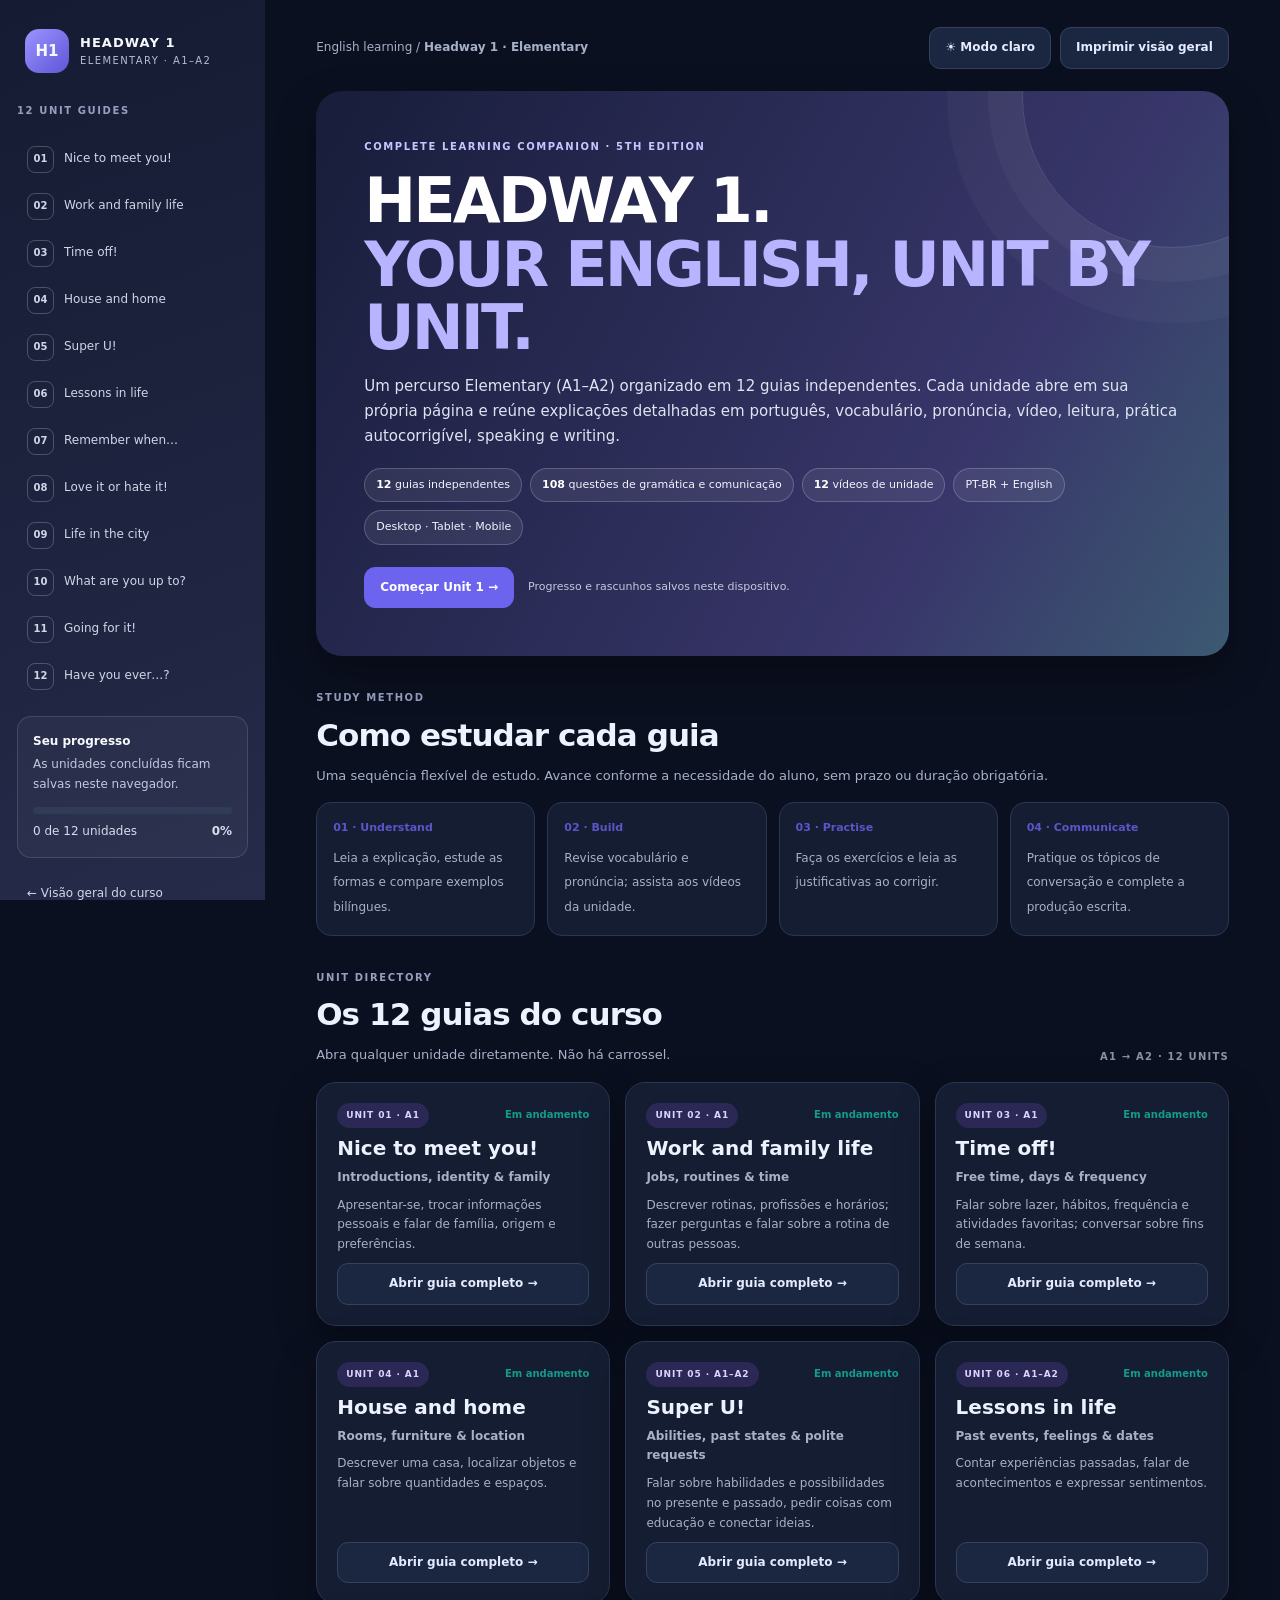
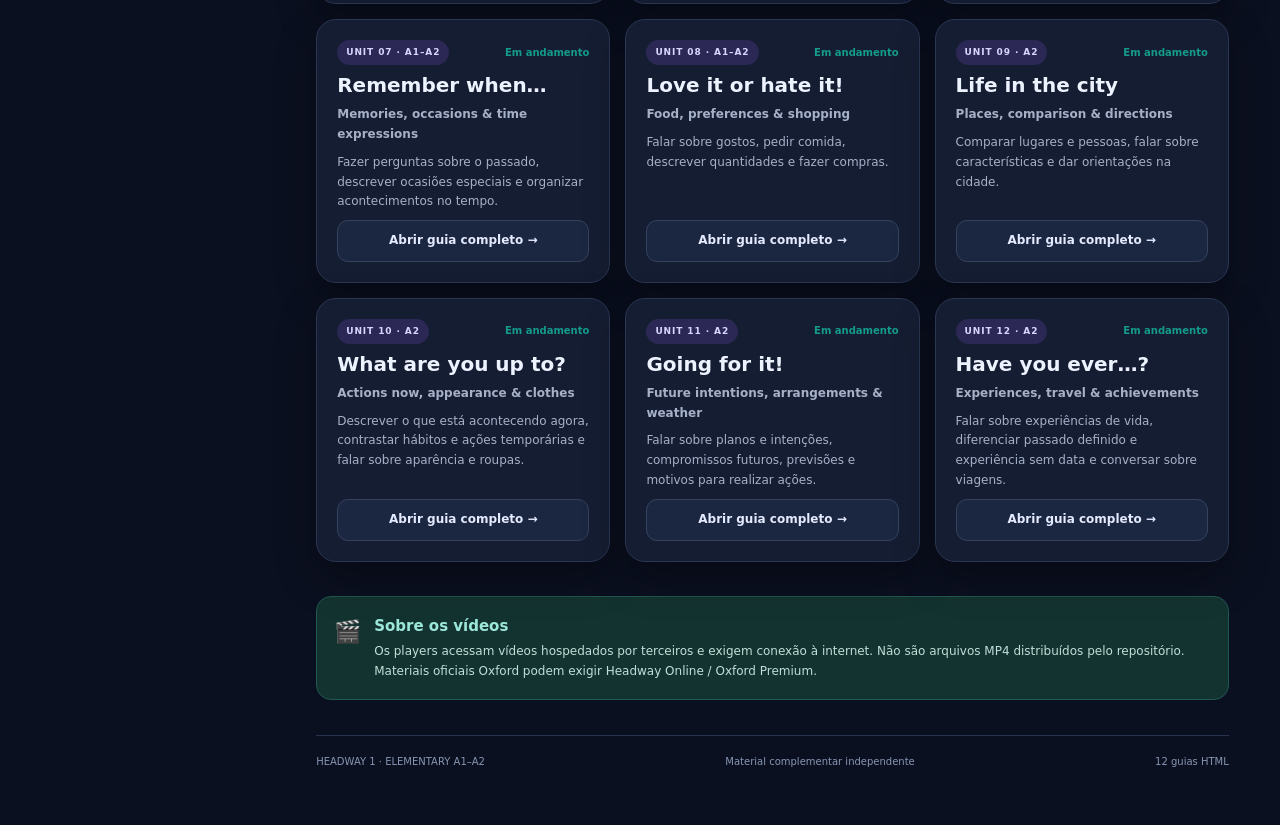
==== commit c064aa62: "Set dark mode as default" ====
--- a/index.html
+++ b/index.html
@@ -1 +1 @@
-<!doctype html><html lang="pt-BR"><head><meta charset="utf-8"><meta name="viewport" content="width=device-width,initial-scale=1"><meta name="theme-color" content="#11182d"><meta name="description" content="Headway 1 Elementary A1–A2 · 12 guias independentes com vídeos e exercícios."><title>Headway 1 · Elementary A1–A2</title><link rel="stylesheet" href="assets/course.css"></head><body data-page="home"><div id="app"><main class="main">Carregando curso…</main></div><script src="assets/course.js"></script></body></html>+<!doctype html><html lang="pt-BR"><head><meta charset="utf-8"><meta name="viewport" content="width=device-width,initial-scale=1"><meta name="theme-color" content="#11182d"><meta name="description" content="Headway 1 Elementary A1–A2 · 12 guias independentes com vídeos e exercícios."><title>Headway 1 · Elementary A1–A2</title><link rel="stylesheet" href="assets/course.css"></head><body data-page="home" data-theme="dark"><div id="app"><main class="main">Carregando curso…</main></div><script src="assets/course.js"></script></body></html>
--- a/assets/course.css
+++ b/assets/course.css
@@ -5,3 +5,53 @@
 @media(max-width:780px){.layout{display:block}.sidebar{position:relative;height:auto;max-height:none;padding:14px;gap:10px}.sidebar .brand{padding:0}.unit-nav{grid-template-columns:repeat(3,minmax(0,1fr));max-height:180px;overflow:auto}.unit-nav a{font-size:10px;padding:6px}.unit-name{display:none}.side-progress{margin-top:0}.main{padding:17px 14px 35px}.topbar{align-items:flex-start}.objective{grid-template-columns:1fr}.plan{grid-template-columns:1fr}.guide-steps{grid-template-columns:repeat(2,1fr)}.video-tasks{grid-template-columns:1fr}.grid.two,.grid.three{grid-template-columns:1fr}.vocab-grid{grid-template-columns:repeat(2,1fr)}.section-head{align-items:flex-start;flex-direction:column}.complete-row{align-items:flex-start;flex-direction:column}}
 @media(max-width:430px){.hero{padding:24px 19px;border-radius:19px}.hero h1{font-size:34px}.unit-nav{grid-template-columns:repeat(4,minmax(0,1fr))}.unit-no{width:30px;height:28px}.vocab-grid{grid-template-columns:1fr}.vocab-item{font-size:12px}.answer-row select,.answer-row input{width:100%;min-width:0}.card{padding:15px}.topbar{flex-direction:column}}
 @media print{.sidebar,.top-actions,.say-btn,.watch-list,.complete-btn{display:none!important}.layout{display:block}.main{max-width:none;padding:0}.hero{print-color-adjust:exact}.card{box-shadow:none;break-inside:avoid}.section{break-inside:avoid}}
+
+
+/* Persistent dark theme and unit conversation cards */
+body[data-theme="dark"]{--bg:#0b1020;--paper:#151d32;--ink:#edf2ff;--muted:#a6b1c8;--line:#2a3652;--accent2:#29254f;--shadow:0 16px 42px #0005;color-scheme:dark}
+body[data-theme="dark"] .card,body[data-theme="dark"] .guide-step,body[data-theme="dark"] .vocab-item,body[data-theme="dark"] .video-task,body[data-theme="dark"] .reading-text{background:#151d32;border-color:#2a3652;color:#edf2ff}
+body[data-theme="dark"] .plan div,body[data-theme="dark"] th{background:#202945;border-color:#34415f;color:#d8e0f3}
+body[data-theme="dark"] .grammar-rule{background:#242344;color:#eceaff}
+body[data-theme="dark"] .formula{background:#292650;color:#d6d1ff}
+body[data-theme="dark"] .say-btn,body[data-theme="dark"] .watch-link,body[data-theme="dark"] .tag{background:#2b2855;color:#d9d5ff}
+body[data-theme="dark"] .tag.teal{background:#143c3b;color:#9ce6d9}
+body[data-theme="dark"] .tag.amber{background:#43331d;color:#ffd68a}
+body[data-theme="dark"] .callout{background:#133331;border-color:#205952}
+body[data-theme="dark"] .callout strong{color:#9de7da}
+body[data-theme="dark"] .callout p{color:#c1ded8}
+body[data-theme="dark"] .complete-row{background:#143431;border-color:#23584f}
+body[data-theme="dark"] .complete-row p{color:#b6d6cf}
+body[data-theme="dark"] .answer-row select,body[data-theme="dark"] .answer-row input,body[data-theme="dark"] .writing-area,body[data-theme="dark"] .top-actions select,body[data-theme="dark"] #speechRate{background:#0d1527;color:#edf2ff;border-color:#33415d}
+body[data-theme="dark"] .soft-btn,body[data-theme="dark"] .outline-btn{background:#1b2740;color:#e4eaff;border-color:#35425e}
+body[data-theme="dark"] .footer{border-color:#293550;color:#8796b3}
+body[data-theme="dark"] .pt,body[data-theme="dark"] .video-note{color:#aeb9d0}
+body[data-theme="dark"] .feedback.ok{background:#12372d;color:#9de6c8}
+body[data-theme="dark"] .feedback.no{background:#42222d;color:#ffbdc7}
+body[data-theme="dark"] .progress-track{background:#303c57}
+body[data-theme="dark"] .conversation-topic{background:#151d32;border-color:#2a3652}
+body[data-theme="dark"] .conversation-topic summary{color:#eff3ff}
+body[data-theme="dark"] .conversation-topic .topic-body{border-color:#2a3652}
+body[data-theme="dark"] .question-list li{color:#d8e0f3}
+.theme-toggle{white-space:nowrap}
+.conversation-topic{border:1px solid var(--line);background:var(--paper);border-radius:16px;padding:0;overflow:hidden;box-shadow:var(--shadow)}
+.conversation-topic summary{cursor:pointer;list-style:none;padding:17px 18px;font-weight:850;display:flex;justify-content:space-between;gap:12px;align-items:center}
+.conversation-topic summary::-webkit-details-marker{display:none}
+.conversation-topic summary:after{content:"＋";color:var(--accent);font-size:18px}
+.conversation-topic[open] summary:after{content:"−"}
+.conversation-topic .topic-body{padding:0 18px 18px;border-top:1px solid var(--line)}
+.conversation-topic .topic-focus{color:var(--muted);font-size:12px;margin:12px 0}
+.conversation-topic .chip-row{display:flex;gap:6px;flex-wrap:wrap;margin:10px 0}
+.conversation-topic .chip{font-size:10px;padding:5px 8px;border-radius:20px;background:var(--accent2);color:var(--accent);font-weight:700}
+.conversation-topic .chunk-row{display:flex;gap:7px;flex-wrap:wrap;margin:8px 0 12px}
+.conversation-topic .chunk{font-size:11px;padding:6px 9px;border-radius:8px;background:rgba(108,99,238,.1)}
+.conversation-topic .question-list{padding-left:22px;margin:9px 0}
+.conversation-topic .question-list li{font-size:12px;margin:7px 0}
+.conversation-topic .challenge{border-left:3px solid var(--teal);padding:10px 12px;margin-top:13px;background:rgba(20,155,139,.08);font-size:12px}
+.conversation-header{display:flex;gap:12px;align-items:center;justify-content:space-between;flex-wrap:wrap}
+.conversation-grid{display:grid;grid-template-columns:repeat(2,minmax(0,1fr));gap:13px}
+.video-pair{display:grid;grid-template-columns:repeat(2,minmax(0,1fr));gap:15px}
+.video-item{border:1px solid var(--line);border-radius:14px;background:var(--bg);padding:13px}
+.video-item h3{font-size:14px;margin:7px 0}
+.local-video{width:100%;aspect-ratio:16/9;background:#050812;border-radius:10px;display:block}
+.video-missing{font-size:11px;color:var(--muted);margin-top:7px}
+@media(max-width:780px){.conversation-grid,.video-pair{grid-template-columns:1fr}}
